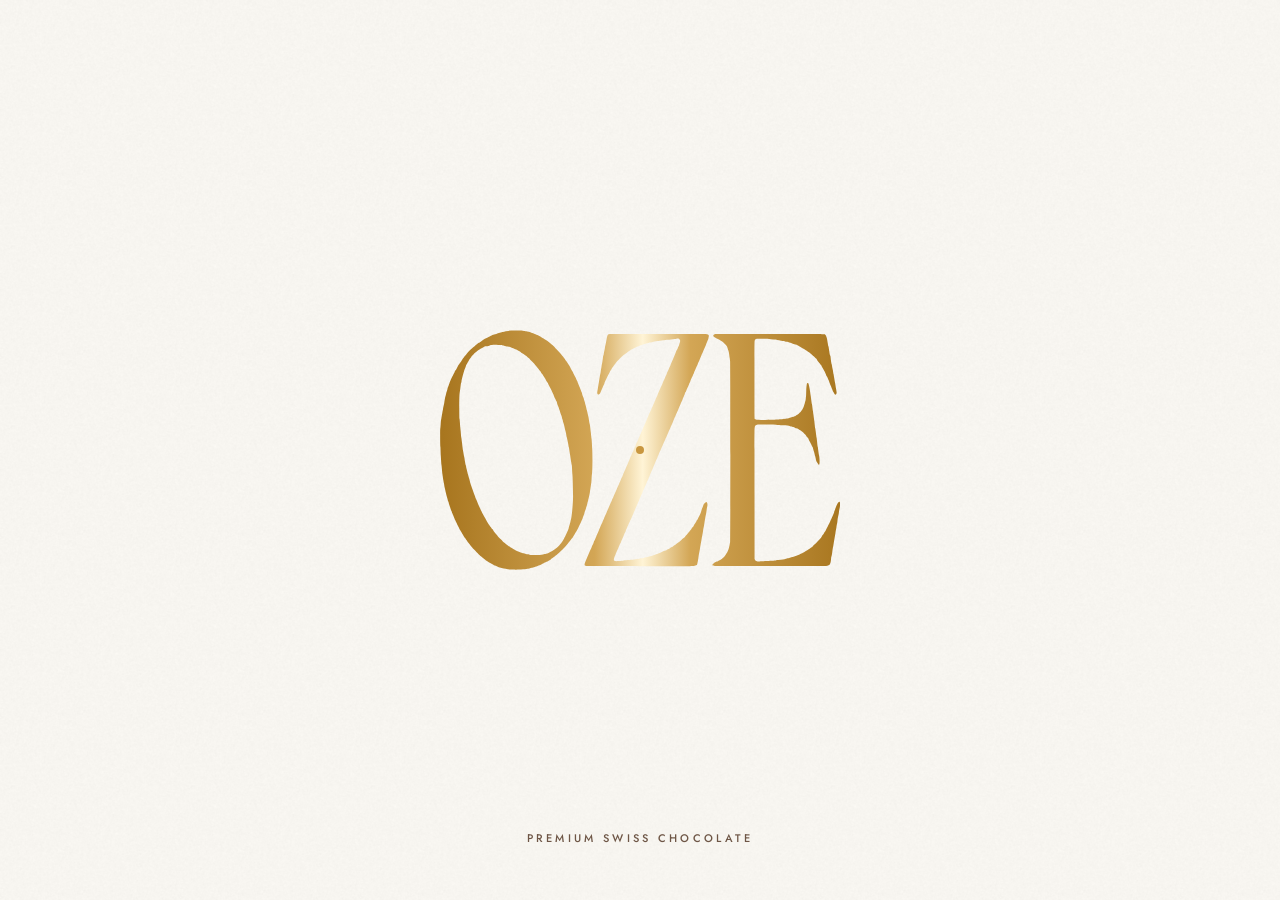
==== index.html @ 5fb77866 "Launch OZE website: English home, Arabic /ar/ page, SEO files Adds robots.txt, sitemap.xml with href" ====
<!doctype html>
<html lang="en">
<head>
<meta charset="utf-8">
<meta name="viewport" content="width=device-width,initial-scale=1,viewport-fit=cover">
<title>OZE — Premium Swiss Chocolate · Riyadh</title>
<meta name="description" content="OZE — premium Swiss chocolate in Riyadh. Signature pieces, gift boxes and chocolate for weddings, engagements and every occasion. King Abdullah Rd, Al Mohammadiyyah.">
<meta name="theme-color" content="#FFFDF8">
<meta name="robots" content="index,follow,max-image-preview:large">
<link rel="canonical" href="https://oze-chocolate.vercel.app/">
<link rel="alternate" hreflang="en" href="https://oze-chocolate.vercel.app/">
<link rel="alternate" hreflang="ar" href="https://oze-chocolate.vercel.app/ar/">
<link rel="alternate" hreflang="x-default" href="https://oze-chocolate.vercel.app/">
<meta property="og:type" content="website">
<meta property="og:site_name" content="OZE">
<meta property="og:url" content="https://oze-chocolate.vercel.app/">
<meta property="og:title" content="OZE — Premium Swiss Chocolate · Riyadh">
<meta property="og:description" content="Premium Swiss chocolate in Riyadh. Signature pieces, gift boxes and chocolate for weddings and engagements. Working hours 1:00 PM – 11:00 PM, Friday 3:00 PM – 11:00 PM.">
<meta property="og:image" content="https://oze-chocolate.vercel.app/assets/img/pour-poster-d.jpg">
<meta property="og:image:alt" content="OZE premium Swiss chocolate being poured">
<meta property="og:locale" content="en_US">
<meta property="og:locale:alternate" content="ar_SA">
<meta name="twitter:card" content="summary_large_image">
<meta name="twitter:title" content="OZE — Premium Swiss Chocolate · Riyadh">
<meta name="twitter:description" content="Premium Swiss chocolate in Riyadh for gifts, weddings and every occasion.">
<meta name="twitter:image" content="https://oze-chocolate.vercel.app/assets/img/pour-poster-d.jpg">
<link rel="icon" href="assets/img/logo.svg" type="image/svg+xml">
<link rel="preload" href="assets/fonts/abril.woff2" as="font" type="font/woff2" crossorigin>
<link rel="preload" href="assets/fonts/jost.woff2" as="font" type="font/woff2" crossorigin>
<link rel="stylesheet" href="assets/styles.css">
<script type="application/ld+json">
{"@context":"https://schema.org","@graph":[
{"@type":"WebSite","@id":"https://oze-chocolate.vercel.app/#website","url":"https://oze-chocolate.vercel.app/","name":"OZE","alternateName":["أوز"],"inLanguage":["en","ar"],"publisher":{"@id":"https://oze-chocolate.vercel.app/#shop"}},
{"@type":"ChocolateShop","@id":"https://oze-chocolate.vercel.app/#shop","name":"OZE","alternateName":["أوز"],"url":"https://oze-chocolate.vercel.app/","logo":"https://oze-chocolate.vercel.app/assets/img/logo.svg","image":"https://oze-chocolate.vercel.app/assets/img/pour-poster-d.jpg","description":"OZE is a premium Swiss chocolate shop in Riyadh. Handcrafted signature pieces, gift boxes, and chocolate for weddings, engagements, gatherings and gifts. Also known as أوز: شوكولاتة سويسرية فاخرة في الرياض.","telephone":"+966551004442","sameAs":["https://www.instagram.com/ozeksa"],"hasMap":"https://maps.app.goo.gl/UGUijWdSoDEHStFbA","geo":{"@type":"GeoCoordinates","latitude":24.7232009,"longitude":46.6520852},"address":{"@type":"PostalAddress","streetAddress":"King Abdullah Rd, Al Mohammadiyyah","addressLocality":"Riyadh","addressRegion":"Riyadh Province","addressCountry":"SA"},"areaServed":{"@type":"City","name":"Riyadh"},"contactPoint":{"@type":"ContactPoint","telephone":"+966551004442","contactType":"sales","areaServed":"SA","availableLanguage":["English","Arabic"]},"knowsLanguage":["English","Arabic"],"openingHoursSpecification":[{"@type":"OpeningHoursSpecification","dayOfWeek":["Saturday","Sunday","Monday","Tuesday","Wednesday","Thursday"],"opens":"13:00","closes":"23:00"},{"@type":"OpeningHoursSpecification","dayOfWeek":"Friday","opens":"15:00","closes":"23:00"}],"hasOfferCatalog":{"@type":"OfferCatalog","name":"OZE chocolates","itemListElement":[{"@type":"Offer","itemOffered":{"@type":"Product","name":"The OZE Seal","description":"Smooth milk chocolate with the red OZE seal on top."}},{"@type":"Offer","itemOffered":{"@type":"Product","name":"The Gilded Dome","description":"Chocolate dome covered in glossy ganache and finished with gold leaf."}},{"@type":"Offer","itemOffered":{"@type":"Product","name":"Cocoa Praline","description":"Hazelnut and caramel centre, dusted with gold and rolled in pure cocoa."}},{"@type":"Offer","itemOffered":{"@type":"Product","name":"Pistachio Kunafa","description":"Golden kunafa cups filled with pistachio cream, served beside white chocolate rose bites."}},{"@type":"Offer","itemOffered":{"@type":"Product","name":"Rose Kunafa","description":"Crisp kunafa wrapped around soft chocolate and finished with a touch of rose."}},{"@type":"Offer","itemOffered":{"@type":"Product","name":"The Crown","description":"Tall centrepiece of caramel shards and dark chocolate, made for the middle of the table."}}]}}
]}
</script>
</head>
<body>

<svg width="0" height="0" style="position:absolute" aria-hidden="true">
  <defs>
    <linearGradient id="ozeGold" x1="0" y1="1" x2="1" y2="0"><stop offset="0" stop-color="#A8761F"/><stop offset=".5" stop-color="#D3A655"/><stop offset="1" stop-color="#ECC987"/></linearGradient>
    <linearGradient id="ozeShine" gradientUnits="userSpaceOnUse" x1="-700" y1="0" x2="0" y2="0"><stop offset="0" stop-color="#A8761F"/><stop offset=".38" stop-color="#D3A655"/><stop offset=".5" stop-color="#FFF4D6"/><stop offset=".62" stop-color="#D3A655"/><stop offset="1" stop-color="#A8761F"/></linearGradient>
    <linearGradient id="ribbonGrad" x1="0" y1="0" x2="1" y2="1"><stop offset="0" stop-color="#F7E2B0"/><stop offset=".45" stop-color="#D3A655"/><stop offset="1" stop-color="#9C6B1C"/></linearGradient>
    <linearGradient id="ribbonDark" x1="0" y1="0" x2="0" y2="1"><stop offset="0" stop-color="#B8862F"/><stop offset="1" stop-color="#7A5214"/></linearGradient>
    <radialGradient id="wax" cx=".38" cy=".32" r=".8"><stop offset="0" stop-color="#FF5A5E"/><stop offset=".35" stop-color="#E3262F"/><stop offset=".8" stop-color="#A9111A"/><stop offset="1" stop-color="#7A0A10"/></radialGradient>
    <symbol id="oze-logo"></symbol>
  </defs>
</svg>

<!-- intro -->
<div class="intro" aria-hidden="true">
  <div class="intro__half intro__half--a"><svg class="intro__mark"></svg></div>
  <div class="intro__half intro__half--b"><svg class="intro__mark"></svg></div>
  <span class="intro__seam"></span>
  <div class="intro__meta label">Premium Swiss Chocolate</div>
</div>

<!-- header -->
<header class="header">
  <nav class="header__nav label" aria-label="Sections">
    <a href="#signatures" data-go="2">Signatures</a>
    <a href="#occasions" data-go="3">Occasions</a>
    <a href="#bespoke" data-go="4">Bespoke</a>
    <a href="#contact" data-go="5">Contact</a>
  </nav>
  <a href="#home" class="header__logo" data-go="0" aria-label="OZE, back to start"><svg viewBox="0 0 701 419.2"><use href="#oze-logo" fill="url(#ozeGold)"/></svg></a>
  <div class="header__right">
    <a class="tlink lang" href="ar/" lang="ar" hreflang="ar">العربية</a>
    <a class="tlink" href="https://wa.me/966551004442" target="_blank" rel="noopener">Order on WhatsApp <span class="ln"></span></a>
    <button class="menu-btn" aria-label="Open menu" data-menu-open><i></i></button>
  </div>
</header>

<nav class="dots" aria-label="Go to section">
  <button data-go="0"><span>Welcome</span><i></i></button>
  <button data-go="1"><span>Sealed by hand</span><i></i></button>
  <button data-go="2"><span>Signatures</span><i></i></button>
  <button data-go="3"><span>Occasions</span><i></i></button>
  <button data-go="4"><span>Bespoke</span><i></i></button>
  <button data-go="5"><span>Contact</span><i></i></button>
</nav>

<div class="scroll-hint label" aria-hidden="true"><i></i>Scroll</div>

<div class="menu paper" aria-hidden="true">
  <button class="menu__close" aria-label="Close menu" data-menu-close></button>
  <button class="m" data-go="0"><small>01</small>Welcome</button>
  <button class="m" data-go="2"><small>02</small>Signatures</button>
  <button class="m" data-go="3"><small>03</small>Occasions</button>
  <button class="m" data-go="4"><small>04</small>Bespoke</button>
  <button class="m" data-go="5"><small>05</small>Contact</button>
</div>

<main class="stage">

  <!-- 1 · welcome -->
  <section class="scene s-hero is-on" id="home" data-theme="dark" aria-label="Welcome">
    <div class="media"><video muted playsinline preload="auto" aria-hidden="true"></video></div>
    <div class="shade"></div>
    <div class="hero__body">
      <h1 class="d hero__title">
        <span class="mask"><span>Premium</span></span>
        <span class="mask"><span class="gold">Swiss</span></span>
        <span class="mask"><span>Chocolate</span></span>
      </h1>
      <div class="hero__side">
        <p>Handcrafted chocolate for gifts, weddings and every occasion, in the heart of Riyadh.</p>
        <p class="hours-line">Working hours <b>1:00 PM – 11:00 PM</b><br>Friday <b>3:00 PM – 11:00 PM</b></p>
        <div class="acts">
          <a class="btn btn--gold" href="https://wa.me/966551004442" target="_blank" rel="noopener"><span class="roll"><span>Order now</span><span>Order now</span></span><span class="ln"></span></a>
          <button class="tlink" data-go="2">Our chocolates</button>
        </div>
      </div>
    </div>
  </section>

  <!-- 2 · sealed by hand -->
  <section class="scene s-seal" data-theme="dark" aria-label="Sealed by hand">
    <div class="media"><video muted playsinline loop preload="none" aria-hidden="true"></video></div>
    <div class="shade"></div>
    <div class="seal-wrap">
      <div class="seal" aria-hidden="true">
        <span class="ripple"></span>
        <svg viewBox="0 0 240 240">
          <path d="M225.7,120.0 219.8,131.2 220.4,142.9 214.2,152.9 210.1,163.4 205.2,173.5 196.5,181.0 190.8,190.8 182.9,198.9 177.5,211.5 162.2,207.5 152.6,213.1 141.6,214.7 131.4,221.5 120.0,221.4 109.2,216.2 97.0,220.8 85.9,217.5 73.5,216.5 66.4,205.4 59.1,196.3 51.7,188.3 41.7,182.5 37.9,171.6 31.9,162.4 27.3,152.4 25.7,141.5 14.9,131.8 20.4,120.0 18.2,108.5 22.4,97.7 24.7,86.6 29.9,76.6 34.4,66.2 42.1,57.8 50.4,50.4 51.7,34.4 65.0,32.4 75.6,27.8 86.5,24.2 98.0,23.8 109.0,22.5 120.0,21.5 130.9,23.6 142.7,20.7 154.8,20.6 164.4,27.7 172.8,36.0 184.3,39.3 192.4,47.6 195.4,59.8 203.0,67.9 212.7,75.4 214.2,87.0 226.6,95.7 218.7,108.9Z" fill="#5E070C" transform="translate(2 5)" opacity=".55"/>
          <path d="M225.7,120.0 219.8,131.2 220.4,142.9 214.2,152.9 210.1,163.4 205.2,173.5 196.5,181.0 190.8,190.8 182.9,198.9 177.5,211.5 162.2,207.5 152.6,213.1 141.6,214.7 131.4,221.5 120.0,221.4 109.2,216.2 97.0,220.8 85.9,217.5 73.5,216.5 66.4,205.4 59.1,196.3 51.7,188.3 41.7,182.5 37.9,171.6 31.9,162.4 27.3,152.4 25.7,141.5 14.9,131.8 20.4,120.0 18.2,108.5 22.4,97.7 24.7,86.6 29.9,76.6 34.4,66.2 42.1,57.8 50.4,50.4 51.7,34.4 65.0,32.4 75.6,27.8 86.5,24.2 98.0,23.8 109.0,22.5 120.0,21.5 130.9,23.6 142.7,20.7 154.8,20.6 164.4,27.7 172.8,36.0 184.3,39.3 192.4,47.6 195.4,59.8 203.0,67.9 212.7,75.4 214.2,87.0 226.6,95.7 218.7,108.9Z" fill="url(#wax)"/>
          <circle cx="120" cy="120" r="78" fill="none" stroke="#8E0D14" stroke-width="3" opacity=".7"/>
          <circle cx="120" cy="121.5" r="78" fill="none" stroke="#FF8A8D" stroke-width="1.2" opacity=".35"/>
          <svg x="62" y="86.5" width="116" height="69.4" viewBox="0 0 701 419.2"><use href="#oze-logo" fill="#FF9A9C" opacity=".45" transform="translate(-6 -8)"/></svg>
          <svg x="62" y="86.5" width="116" height="69.4" viewBox="0 0 701 419.2"><use href="#oze-logo" fill="#6E0910" opacity=".8" transform="translate(6 10)"/></svg>
          <svg x="62" y="86.5" width="116" height="69.4" viewBox="0 0 701 419.2"><use href="#oze-logo" fill="#C81C25"/></svg>
          <ellipse cx="88" cy="62" rx="40" ry="13" fill="#FFFFFF" opacity=".16" transform="rotate(-28 88 62)"/>
        </svg>
      </div>
      <div class="seal-copy">
        <h2 class="d">Sealed by <span class="gold">hand.</span></h2>
        <p>Every piece is finished by hand and sealed with care, ready to be shared or given.</p>
      </div>
    </div>
  </section>

  <!-- 3 · signatures -->
  <section class="scene s-sig paper" id="signatures" data-theme="light" aria-label="Signatures">
    <div class="inner">
      <div class="sig__text">
        <div class="sig__head"><h2 class="d" style="font-size:clamp(24px,2.2vw,36px)">Our signatures</h2><div class="sig__count"><b data-sig-n>01</b> <span>/ 06</span></div></div>
        <div class="sig__names">
          <h3 class="d sig__name">The OZE Seal</h3>
          <h3 class="d sig__name">The Gilded Dome</h3>
          <h3 class="d sig__name">Cocoa Praline</h3>
          <h3 class="d sig__name">Pistachio Kunafa</h3>
          <h3 class="d sig__name">Rose Kunafa</h3>
          <h3 class="d sig__name">The Crown</h3>
        </div>
        <div class="sig__descs">
          <p class="sig__desc">Smooth milk chocolate with our red seal on top. The piece our guests know us by.</p>
          <p class="sig__desc">A chocolate dome covered in glossy ganache and finished with a leaf of gold.</p>
          <p class="sig__desc">A hazelnut and caramel centre, dusted with gold and rolled in pure cocoa.</p>
          <p class="sig__desc">Golden kunafa cups filled with pistachio cream, served beside white chocolate rose bites.</p>
          <p class="sig__desc">Crisp kunafa wrapped around soft chocolate and finished with a touch of rose.</p>
          <p class="sig__desc">A tall centrepiece of caramel shards and dark chocolate, made for the middle of the table.</p>
        </div>
        <div class="sig__thumbs" role="tablist" aria-label="Choose a piece"><button class="th" data-sig="0" aria-label="The OZE Seal"><img src="assets/img/seal-m.webp" alt="" decoding="async"></button><button class="th" data-sig="1" aria-label="The Gilded Dome"><img src="assets/img/dome-m.webp" alt="" decoding="async"></button><button class="th" data-sig="2" aria-label="Cocoa Praline"><img src="assets/img/praline-m.webp" alt="" decoding="async"></button><button class="th" data-sig="3" aria-label="Pistachio Kunafa"><img src="assets/img/kunafa-m.webp" alt="" decoding="async"></button><button class="th" data-sig="4" aria-label="Rose Kunafa"><img src="assets/img/pedestal-m.webp" alt="" decoding="async"></button><button class="th" data-sig="5" aria-label="The Crown"><img src="assets/img/crown-m.webp" alt="" decoding="async"></button></div>
        <div><a class="tlink" href="https://www.instagram.com/ozeksa" target="_blank" rel="noopener">See more on Instagram <span class="ln"></span></a></div>
      </div>
      <div class="sig__frame">
        <span class="sig__num" data-sig-n2>01</span>
        <figure><img src="assets/img/seal-m.webp" srcset="assets/img/seal-m.webp 1080w, assets/img/seal.webp 1392w" sizes="(max-width:900px) 100vw, 45vw" alt="OZE chocolates with red seals" decoding="async"></figure>
        <figure><img src="assets/img/dome-m.webp" srcset="assets/img/dome-m.webp 1080w, assets/img/dome.webp 1848w" sizes="(max-width:900px) 100vw, 45vw" alt="A chocolate dome covered in ganache with gold leaf" decoding="async"></figure>
        <figure><img src="assets/img/praline-m.webp" srcset="assets/img/praline-m.webp 1080w, assets/img/praline.webp 1828w" sizes="(max-width:900px) 100vw, 45vw" alt="A praline cut in half, resting in cocoa" decoding="async"></figure>
        <figure><img src="assets/img/kunafa-m.webp" srcset="assets/img/kunafa-m.webp 1080w, assets/img/kunafa.webp 1904w" sizes="(max-width:900px) 100vw, 45vw" alt="A platter of pistachio kunafa and rose bites" decoding="async"></figure>
        <figure><img src="assets/img/pedestal-m.webp" srcset="assets/img/pedestal-m.webp 1080w, assets/img/pedestal.webp 1764w" sizes="(max-width:900px) 100vw, 45vw" alt="Rose kunafa rounds on a glass stand" decoding="async"></figure>
        <figure><img src="assets/img/crown-m.webp" srcset="assets/img/crown-m.webp 1080w, assets/img/crown.webp 1908w" sizes="(max-width:900px) 100vw, 45vw" alt="A centrepiece of caramel shards and chocolate" decoding="async"></figure>
      </div>
    </div>
  </section>

  <!-- 4 · the box → occasions -->
  <section class="scene s-box paper" id="occasions" data-theme="light" aria-label="Occasions">
    <div class="box-copy">
      <h2 class="d">Open <span class="gold">the box.</span></h2>
      <p class="lead" style="text-align:center">Scroll to see the occasions we prepare for.</p>
    </div>
    <div class="gift" aria-hidden="true">
      <div class="gift__shadow"></div>
      <div class="gift__base"><div class="ribbon ribbon--h"></div><div class="ribbon ribbon--v"></div></div>
      <div class="gift__inside"></div>
      <div class="gift__lid"><div class="ribbon ribbon--v"></div></div>
      <svg class="bow" viewBox="0 0 200 130">
        <path class="tail" d="M94 72 L66 126 L78 119 L86 129 L104 76 Z" fill="url(#ribbonDark)"/>
        <path class="tail" d="M106 72 L134 126 L122 119 L114 129 L96 76 Z" fill="url(#ribbonDark)"/>
        <g class="loop loop--l"><path d="M100 66 C76 18 18 16 20 56 C22 94 74 90 100 72 Z" fill="url(#ribbonGrad)"/><path d="M100 68 C80 44 44 42 40 58 C46 70 76 74 100 70 Z" fill="#7A5214" opacity=".45"/></g>
        <g class="loop loop--r"><path d="M100 66 C124 18 182 16 180 56 C178 94 126 90 100 72 Z" fill="url(#ribbonGrad)"/><path d="M100 68 C120 44 156 42 160 58 C154 70 124 74 100 70 Z" fill="#7A5214" opacity=".45"/></g>
        <rect class="knot" x="86" y="56" width="28" height="24" rx="8" fill="url(#ribbonGrad)"/>
      </svg>
      <svg class="tag" viewBox="0 0 100 112">
        <path d="M30 0 L40 22" stroke="#8A6420" stroke-width="1.6" fill="none"/>
        <path d="M50 16c11 0 19 7 20 17 10 1 17 9 17 20s-7 19-17 20c-1 10-9 17-20 17s-19-7-20-17c-10-1-17-9-17-20s7-19 17-20c1-10 9-17 20-17Z" fill="#4A2A1A"/>
        <svg x="27" y="40" width="46" height="27.5" viewBox="0 0 701 419.2"><use href="#oze-logo" fill="url(#ozeGold)"/></svg>
      </svg>
    </div>
    <div class="occ">
      <div class="occ__img"><img src="assets/img/wedding-m.webp" srcset="assets/img/wedding-m.webp 1080w, assets/img/wedding.webp 1860w" sizes="100vw" alt="OZE chocolates on a wedding table with flowers" style="object-position:50% 66%" decoding="async"></div>
      <div class="occ__img"><img src="assets/img/domes-m.webp" srcset="assets/img/domes-m.webp 1080w, assets/img/domes.webp 1892w" sizes="100vw" alt="White dome desserts personalised with an initial" style="object-position:50% 52%" decoding="async"></div>
      <div class="occ__img"><img src="assets/img/service-m.webp" srcset="assets/img/service-m.webp 1080w, assets/img/service.webp 1872w" sizes="100vw" alt="A chocolate tray served by staff in white gloves" style="object-position:50% 64%" decoding="async"></div>
      <div class="occ__img"><img src="assets/img/box-m.webp" srcset="assets/img/box-m.webp 1080w, assets/img/box.webp 1848w" sizes="100vw" alt="OZE gift boxes filled with chocolates" style="object-position:50% 64%" decoding="async"></div>
      <div class="occ__veil"></div>
      <div class="occ__text">
        <div class="occ__names">
          <div class="occ__name"><h3 class="d">Weddings</h3></div>
          <div class="occ__name"><h3 class="d">Engagements</h3></div>
          <div class="occ__name"><h3 class="d">Gatherings</h3></div>
          <div class="occ__name"><h3 class="d">Gifts</h3></div>
        </div>
        <div class="occ__side">
          <div class="occ__descs">
            <p>Chocolate trays and table centrepieces designed to match the colours of your wedding.</p>
            <p>Small pieces with your initials on them, for an engagement your guests will remember.</p>
            <p>Our team serves the chocolate to your guests at receptions, majlis and family gatherings.</p>
            <p>Gift boxes in every size, wrapped and ready to give.</p>
          </div>
          <div class="occ__count label"><b data-occ-n>01</b><span class="bar"><i></i></span>04</div>
        </div>
      </div>
    </div>
  </section>

  <!-- 5 · bespoke -->
  <section class="scene s-bespoke" id="bespoke" data-theme="light" aria-label="Bespoke">
    <div class="blinds" aria-hidden="true"><i></i><i></i><i></i><i></i><i></i><i></i></div>
    <div class="inner">
      <div class="bes__head">
        <h2 class="d">Made for<br><span class="gold">your occasion.</span></h2>
        <p>Tell us about your event and we will prepare everything for you, down to the last piece.</p>
      </div>
      <div class="steps">
        <article class="step"><div class="step__n">01</div><h3 class="d">Tell us the occasion</h3><p>A wedding, an engagement, a company event or a simple gift.</p></article>
        <article class="step"><div class="step__n">02</div><h3 class="d">Choose how to serve it</h3><p>Chocolate trays, gift boxes or a full table set up for your guests.</p></article>
        <article class="step"><div class="step__n">03</div><h3 class="d">Make it personal</h3><p>We add your names, initials or company logo to the chocolate.</p></article>
      </div>
      <div class="bes__cta"><button class="btn btn--gold" data-go="5"><span class="roll"><span>Plan your occasion</span><span>Plan your occasion</span></span><span class="ln"></span></button></div>
    </div>
  </section>

  <!-- 6 · contact -->
  <section class="scene s-contact paper" id="contact" data-theme="light" aria-label="Contact">
    <div class="inner">
      <div class="c-center">
        <svg class="c-logo" viewBox="0 0 701 419.2" role="img" aria-label="OZE"><use href="#oze-logo" fill="url(#ozeGold)"/></svg>
        <p class="tagline">Premium Swiss Chocolate</p>
        <div class="hours"><div><b>Working hours</b> &nbsp;1:00 PM – 11:00 PM</div><div><b>Friday</b> &nbsp;3:00 PM – 11:00 PM</div></div>
        <div class="c-status"><i class="dot" data-dot></i><span data-status>Open now</span></div>
      </div>

      <div class="tabs" role="tablist">
        <button class="on" data-tab="0" role="tab">Request</button>
        <button data-tab="1" role="tab">Contact</button>
        <button data-tab="2" role="tab">Map</button>
      </div>

      <div class="pane pane--form on" data-pane="0">
        <h3 class="d col-title">Plan your occasion</h3>
        <p class="ask">Leave your details and we will call you back.</p>
        <form class="form" novalidate>
          <div class="form__fields">
            <div class="row2">
              <div class="field"><input id="f-name" name="name" type="text" placeholder=" " autocomplete="name" required><label for="f-name">Your name</label></div>
              <div class="field"><input id="f-phone" name="phone" type="tel" placeholder=" " autocomplete="tel" required><label for="f-phone">Phone number</label></div>
            </div>
            <div class="chips" role="radiogroup" aria-label="Occasion">
              <input type="radio" name="occasion" id="o1" value="Wedding" checked><label for="o1">Wedding</label>
              <input type="radio" name="occasion" id="o2" value="Engagement"><label for="o2">Engagement</label>
              <input type="radio" name="occasion" id="o3" value="Company event"><label for="o3">Company event</label>
              <input type="radio" name="occasion" id="o4" value="Gift"><label for="o4">Gift</label>
            </div>
            <div class="row2">
              <div class="field"><input id="f-date" name="date" type="text" placeholder=" " onfocus="this.type='date'"><label for="f-date">Event date</label></div>
              <div class="field"><input id="f-guests" name="guests" type="number" min="1" inputmode="numeric" placeholder=" "><label for="f-guests">Number of guests</label></div>
            </div>
            <div class="field"><textarea id="f-msg" name="message" rows="2" placeholder=" "></textarea><label for="f-msg">Anything else we should know?</label></div>
            <div><button class="btn btn--gold" type="submit"><span class="roll"><span>Send request</span><span>Send request</span></span><span class="ln"></span></button></div>
            <p class="note" data-note></p>
          </div>
          <div class="form__done" role="status"><h4 class="d">Thank you.</h4><p class="note">We received your request and will call you soon.</p></div>
        </form>
      </div>

      <div class="pane pane--links" data-pane="1">
        <h3 class="d col-title">Visit us</h3>
        <div class="links">
          <a class="link" href="https://wa.me/966551004442" target="_blank" rel="noopener">
            <span class="ico"><svg viewBox="0 0 24 24"><path class="draw" style="--len:60" d="M12 3.2a8.8 8.8 0 0 0-7.6 13.2L3.3 20.7l4.4-1.1A8.8 8.8 0 1 0 12 3.2Z"/><path class="draw" style="--len:40" d="M9.3 8.6c.2-.5.5-.6.8-.6h.4c.2 0 .4.1.5.4l.7 1.6c.1.3 0 .5-.1.6l-.5.6c-.1.2-.2.4 0 .6a7 7 0 0 0 3.2 3c.2.1.4 0 .5-.1l.6-.7c.2-.2.4-.2.6-.1l1.6.7c.3.1.4.3.4.5v.4c0 .4-.2.8-.6 1.1-.6.4-1.4.5-2.4.2a9.3 9.3 0 0 1-5.6-5.4c-.3-.9-.2-1.7.1-2.2Z"/></svg></span>
            <span><span class="lab">WhatsApp</span><span class="val">Message us</span></span><span class="ln"></span>
          </a>
          <a class="link" href="tel:+966551004442">
            <span class="ico"><svg viewBox="0 0 24 24"><path class="draw" style="--len:64" d="M6.6 3.6h2.5l1.4 3.9-1.9 1.3a10.4 10.4 0 0 0 6.6 6.6l1.3-1.9 3.9 1.4v2.5a2 2 0 0 1-2.2 2A16.4 16.4 0 0 1 4.6 5.8a2 2 0 0 1 2-2.2Z"/></svg></span>
            <span><span class="lab">Call</span><span class="val">+966 55 100 4442</span></span><span class="ln"></span>
          </a>
          <a class="link" href="https://www.instagram.com/ozeksa" target="_blank" rel="noopener">
            <span class="ico"><svg viewBox="0 0 24 24"><rect class="draw" style="--len:70" x="3.6" y="3.6" width="16.8" height="16.8" rx="5"/><circle class="draw" style="--len:26" cx="12" cy="12" r="4"/><circle class="f" cx="17.1" cy="6.9" r=".95"/></svg></span>
            <span><span class="lab">Instagram</span><span class="val">@ozeksa</span></span><span class="ln"></span>
          </a>
        </div>
        <div class="dlv">
          <h4 class="d dlv__title">Delivery apps</h4>
          <div class="dlv__tiles">
            <div class="dlv__tile" role="img" aria-label="The Chefz"><span class="dlv__logo dlv__logo--chefz">The Chefz</span></div>
            <div class="dlv__tile" role="img" aria-label="Jahez"><span class="dlv__logo dlv__logo--jahez">jahez</span></div>
          </div>
        </div>
      </div>

      <div class="pane pane--map" data-pane="2">
        <div class="map" data-lat="24.7232009" data-lng="46.6520852">
          <div class="map__art" aria-hidden="true">
            <svg viewBox="0 0 400 225" preserveAspectRatio="xMidYMid slice">
              <g fill="none" stroke-linecap="round">
                <path d="M40 -10 L60 240M200 -10 L214 240M360 -10 L340 240M-10 100 L420 85M-10 30 L420 5" stroke="#C9973F" stroke-opacity=".18"/>
                <path d="M120 -10 L150 240M300 -10 L268 240" stroke="#C9973F" stroke-opacity=".35" stroke-width="3"/>
                <path d="M-10 150 C80 140 160 120 232 104 S360 70 420 60" stroke="#C9973F" stroke-width="8" stroke-opacity=".5"/>
                <path d="M-10 150 C80 140 160 120 232 104 S360 70 420 60" stroke="#FFFDF8" stroke-width="3"/>
              </g>
              <text x="44" y="140" fill="#A8761F" font-size="7" letter-spacing="2.4" font-family="Jost, sans-serif" transform="rotate(-6 44 140)">KING ABDULLAH RD</text>
              <g transform="translate(232 70)"><path d="M0 34s-12-10.8-12-21.4a12 12 0 0 1 24 0C12 23.2 0 34 0 34Z" fill="url(#ozeGold)"/><circle cy="12.6" r="4.6" fill="#FFFDF8"/></g>
            </svg>
          </div>
          <div class="map__gl" aria-label="Map showing the OZE boutique on King Abdullah Road"></div>
          <div class="map__card"><span><b>OZE Boutique</b><small>King Abdullah Rd, Al Mohammadiyyah</small></span><a href="https://www.google.com/maps/dir/?api=1&amp;destination=24.7232009,46.6520852" target="_blank" rel="noopener">Directions</a></div>
        </div>
      </div>
    </div>
    <div class="c-foot"><span>© <span data-year>2026</span> OZE · Riyadh</span><span>King Abdullah Rd, Al Mohammadiyyah</span><span>Website by Eng. Osama Sharaf</span></div>
  </section>
</main>

<div class="veil" aria-hidden="true"></div>
<div class="cursor" aria-hidden="true"></div>

<script src="assets/logo.js"></script>
<script src="assets/vendor/gsap.min.js"></script>
<script src="assets/app.js"></script>
</body>
</html>
---- assets/styles.css ----
/* =========================================================================
   OZE — Premium Swiss Chocolate
   One fixed stage. Every scroll gesture changes the scene in place.
   Palette: paper white · leaf gold · seal red · chocolate ink
   ========================================================================= */
@font-face{font-family:"OZE Display";src:url(fonts/abril.woff2) format("woff2");font-weight:400;font-display:swap}
@font-face{font-family:"OZE Sans";src:url(fonts/jost.woff2) format("woff2");font-weight:100 900;font-display:swap}

:root{
  --white:#FFFDF8;
  --gold:#C9973F;
  --red:#E3262F;
  --ink:#2B1A10;
  --white-2:#F5EEE2;
  --gold-dark:#A8761F;
  --gold-light:#ECC987;
  --ink-2:#6E5646;
  --line:rgba(43,26,16,.14);
  --gold-grad:linear-gradient(112deg,#B07F2B 0%,#D6AA59 30%,#F3DCA4 50%,#D6AA59 70%,#B07F2B 100%);
  --display:"OZE Display","Abril Fatface",Didot,"Bodoni 72",Georgia,serif;
  --sans:"OZE Sans","Jost",ui-sans-serif,system-ui,sans-serif;
  --gx:max(20px,env(safe-area-inset-left,0px),4.2vw);
  --header:clamp(62px,9vh,88px);
  --ease:cubic-bezier(.22,1,.36,1);
  color-scheme:light;
}
*,*::before,*::after{box-sizing:border-box;margin:0;padding:0}
html,body{height:100%;overflow:hidden;overscroll-behavior:none}
body{font-family:var(--sans);color:var(--ink);background:var(--white);-webkit-font-smoothing:antialiased;-moz-osx-font-smoothing:grayscale;touch-action:none}
img,video,canvas,svg{display:block;max-width:100%}
a{color:inherit;text-decoration:none}
button{font:inherit;color:inherit;background:none;border:0;cursor:pointer}
input,textarea{touch-action:auto}
::selection{background:var(--gold);color:var(--white)}
:focus-visible{outline:1px solid var(--gold);outline-offset:4px}

/* ---------- type ---------- */
.d{font-family:var(--display);font-weight:400;line-height:.9;letter-spacing:-.01em}
.label{font-size:11px;font-weight:500;letter-spacing:.3em;text-transform:uppercase}
.kicker{display:inline-flex;align-items:center;gap:12px;font-size:11px;font-weight:600;letter-spacing:.32em;text-transform:uppercase;color:var(--red)}
.kicker::before{content:"";width:22px;height:1px;background:currentColor}
.gold{background:var(--gold-grad);background-size:220% 100%;background-position:100% 0;-webkit-background-clip:text;background-clip:text;color:transparent}
.red{color:var(--red)}
.mask{display:block;overflow:hidden;padding-bottom:.1em;margin-bottom:-.1em}
.mask>span{display:inline-block;will-change:transform}
.ch{display:inline-block;will-change:transform}

/* ---------- buttons: square, quiet, precise ---------- */
.btn{
  position:relative;display:inline-flex;align-items:center;justify-content:center;gap:18px;height:54px;padding:0 30px;
  font-size:11px;font-weight:600;letter-spacing:.32em;text-transform:uppercase;white-space:nowrap;overflow:hidden;isolation:isolate;
}
.btn .roll{position:relative;display:block;overflow:hidden;height:1.3em;line-height:1.3em}
.btn .roll span{display:block;transition:transform .7s var(--ease)}
.btn .roll span+span{position:absolute;left:0;top:100%}
.btn:hover .roll span{transform:translateY(-100%)}
.btn .ln{position:relative;width:22px;height:1px;background:currentColor;transition:width .7s var(--ease)}
.btn .ln::after{content:"";position:absolute;right:0;top:-3px;width:7px;height:7px;border-top:1px solid currentColor;border-right:1px solid currentColor;transform:rotate(45deg);transform-origin:100% 0}
.btn:hover .ln{width:36px}
.btn--gold{background:var(--gold-grad);background-size:200% 100%;color:var(--ink)}
.btn--gold::after{content:"";position:absolute;inset:0;z-index:-1;background:linear-gradient(100deg,transparent 30%,rgba(255,255,255,.55) 50%,transparent 70%);transform:translateX(-110%);transition:transform 1.1s var(--ease)}
.btn--gold:hover::after{transform:translateX(110%)}
.btn--line{color:inherit;box-shadow:inset 0 0 0 1px currentColor}
.btn--line::before{content:"";position:absolute;inset:0;z-index:-1;background:var(--gold-grad);transform:scaleY(0);transform-origin:bottom;transition:transform .7s var(--ease)}
.btn--line:hover{color:var(--ink);box-shadow:inset 0 0 0 1px transparent}
.btn--line:hover::before{transform:scaleY(1)}
.tlink{display:inline-flex;align-items:center;gap:14px;height:44px;font-size:11px;font-weight:600;letter-spacing:.32em;text-transform:uppercase;position:relative}
.tlink::after{content:"";position:absolute;left:0;bottom:8px;width:100%;height:1px;background:currentColor;transform-origin:left;transform:scaleX(.0);transition:transform .7s var(--ease)}
.tlink:hover::after{transform:scaleX(1)}
.tlink .ln{position:relative;width:22px;height:1px;background:currentColor;transition:width .7s var(--ease)}
.tlink .ln::after{content:"";position:absolute;right:0;top:-3px;width:7px;height:7px;border-top:1px solid currentColor;border-right:1px solid currentColor;transform:rotate(45deg);transform-origin:100% 0}
.tlink:hover .ln{width:34px}

/* =========================================================================
   STAGE
   ========================================================================= */
.stage{position:fixed;inset:0;overflow:hidden;background:var(--white)}
.scene{position:absolute;inset:0;overflow:hidden;visibility:hidden}
.scene.is-on{visibility:visible}
.paper{background:var(--white) url(img/grain.png);background-size:180px}
.inner{position:absolute;inset:var(--header) var(--gx) clamp(26px,5vh,54px)}

/* =========================================================================
   INTRO
   ========================================================================= */
.intro{position:fixed;inset:0;z-index:100;pointer-events:none}
.intro.is-done{display:none}
.intro__half{position:absolute;overflow:hidden;background:var(--white) url(img/grain.png);background-size:180px;will-change:transform}
.intro__half--a{left:0;top:0;width:50%;height:100%}
.intro__half--b{right:0;top:0;width:50%;height:100%}
.intro__mark{position:absolute;top:50%;width:min(44vw,400px);aspect-ratio:701/419;transform:translate(-50%,-50%);overflow:visible}
.intro__half--a .intro__mark{left:100%}
.intro__half--b .intro__mark{left:0}
.intro__mark path{fill:url(#ozeShine);fill-opacity:0;stroke:var(--gold);stroke-width:1.2;vector-effect:non-scaling-stroke}
.intro__seam{position:absolute;left:50%;top:50%;width:1px;height:0;background:var(--gold-dark);transform:translate(-50%,-50%);opacity:0;z-index:2}
.intro__meta{position:absolute;left:50%;bottom:clamp(26px,6vh,54px);transform:translateX(-50%);white-space:nowrap;color:var(--ink-2);opacity:0}
@media (max-aspect-ratio:1/1){
  .intro__half--a{width:100%;height:50%}
  .intro__half--b{left:0;right:auto;top:auto;bottom:0;width:100%;height:50%}
  .intro__mark{width:min(66vw,330px)}
  .intro__half--a .intro__mark{left:50%;top:100%}
  .intro__half--b .intro__mark{left:50%;top:0}
  .intro__seam{width:0;height:1px}
}

/* =========================================================================
   HEADER · DOTS · PAGER
   ========================================================================= */
.header{position:fixed;inset:0 0 auto 0;height:var(--header);z-index:60;display:grid;grid-template-columns:minmax(0,1fr) auto minmax(0,1fr);align-items:center;padding:0 var(--gx);color:var(--white);transition:color .6s var(--ease)}
.header.is-light{color:var(--ink)}
.header__nav{display:flex;gap:clamp(18px,2.2vw,36px)}
.header__nav a{position:relative;padding:8px 0;opacity:.85;transition:opacity .4s}
.header__nav a:hover,.header__nav a.on{opacity:1}
.header__nav a::after{content:"";position:absolute;left:0;bottom:2px;width:100%;height:1px;background:var(--gold);transform:scaleX(0);transform-origin:right;transition:transform .6s var(--ease)}
.header__nav a:hover::after,.header__nav a.on::after{transform:scaleX(1);transform-origin:left}
.header__logo{display:block;width:clamp(64px,6.4vw,90px);opacity:0}
.header__right{display:flex;justify-content:flex-end;align-items:center;gap:18px}
.menu-btn{display:none;width:44px;height:44px;align-items:center;justify-content:center}
.menu-btn i{display:block;width:24px;height:1px;background:currentColor;position:relative}
.menu-btn i::after{content:"";position:absolute;right:0;top:7px;width:15px;height:1px;background:currentColor}

.dots{position:fixed;right:max(14px,env(safe-area-inset-right,0px),1.6vw);top:50%;transform:translateY(-50%);z-index:58;display:grid;gap:4px;color:var(--white);transition:color .6s var(--ease);opacity:0}
.dots.is-light{color:var(--ink)}
.dots button{position:relative;display:flex;align-items:center;justify-content:flex-end;gap:12px;height:26px;padding-left:10px}
.dots button i{display:block;width:6px;height:6px;border-radius:50%;box-shadow:inset 0 0 0 1px currentColor;transition:all .5s var(--ease)}
.dots button span{font-size:10px;font-weight:600;letter-spacing:.26em;text-transform:uppercase;opacity:0;transform:translateX(8px);transition:all .5s var(--ease);white-space:nowrap}
.dots button:hover span{opacity:.9;transform:none}
.dots button.on i{background:var(--gold);box-shadow:inset 0 0 0 1px var(--gold);transform:scale(1.5)}
.dots button.on span{opacity:1;transform:none;color:var(--gold)}

.scroll-hint{position:fixed;left:50%;bottom:max(18px,env(safe-area-inset-bottom,0px));transform:translateX(-50%);z-index:58;display:flex;flex-direction:column;align-items:center;gap:10px;color:var(--white);opacity:0;pointer-events:none}
.scroll-hint i{position:relative;width:22px;height:34px;border-radius:12px;box-shadow:inset 0 0 0 1px currentColor}
.scroll-hint i::after{content:"";position:absolute;left:50%;top:7px;width:2px;height:6px;margin-left:-1px;border-radius:2px;background:var(--gold-light);animation:wheel 1.8s var(--ease) infinite}
@keyframes wheel{0%{transform:translateY(0);opacity:1}70%{transform:translateY(11px);opacity:0}100%{opacity:0}}

@media (max-width:900px){
  .header__nav{visibility:hidden;min-width:0;overflow:hidden}
  .header__right .tlink{display:none}
  .menu-btn{display:inline-flex}
  .dots button span{display:none}
  .dots{right:6px}
  .dots button{height:22px;padding:0 6px}
}
.menu{position:fixed;inset:0;z-index:70;display:flex;flex-direction:column;justify-content:center;gap:6px;padding:var(--header) var(--gx) 40px;clip-path:inset(0 0 100% 0);transition:clip-path .9s var(--ease)}
.menu.is-open{clip-path:inset(0)}
.menu button.m{font-family:var(--display);font-size:clamp(44px,13vw,78px);line-height:1.04;display:flex;align-items:baseline;gap:14px;text-align:left}
.menu button.m small{font-family:var(--sans);font-size:11px;letter-spacing:.2em;color:var(--gold-dark)}
.menu__close{position:absolute;top:calc(var(--header)/2 - 22px);right:var(--gx);width:44px;height:44px}
.menu__close::before,.menu__close::after{content:"";position:absolute;left:10px;top:21px;width:24px;height:1px;background:var(--ink);transform:rotate(45deg)}
.menu__close::after{transform:rotate(-45deg)}

/* =========================================================================
   1 · HERO
   ========================================================================= */
.s-hero{background:#1B0F09;color:var(--white)}
.media{position:absolute;inset:0;will-change:transform,opacity}
.media video,.media img{position:absolute;inset:0;width:100%;height:100%;object-fit:cover}
.s-hero .shade{position:absolute;inset:0;background:linear-gradient(to top,rgba(20,10,5,.66) 0%,rgba(20,10,5,0) 52%),linear-gradient(to bottom,rgba(20,10,5,.35),rgba(20,10,5,0) 22%)}
.hero__body{position:absolute;left:var(--gx);right:var(--gx);bottom:clamp(70px,13vh,130px);display:grid;grid-template-columns:minmax(0,1fr) auto;align-items:end;gap:30px}
.hero__title{font-size:clamp(54px,min(10.6vw,17vh),200px);line-height:.86}
.hero__side{display:grid;gap:22px;justify-items:start;max-width:330px;padding-bottom:8px}
.hero__side p{font-size:15px;line-height:1.7;color:rgba(255,253,248,.82)}
.hero__side .acts{display:flex;align-items:center;gap:22px;flex-wrap:wrap}
@media (max-width:900px){
  .hero__body{grid-template-columns:1fr;gap:20px;bottom:clamp(84px,14vh,120px)}
  .hero__side p:not(.hours-line){display:none}
  .hero__title{font-size:clamp(50px,15.5vw,110px);text-shadow:0 6px 40px rgba(20,10,5,.55)}
  .s-hero .shade{background:linear-gradient(to top,rgba(20,10,5,.82) 0%,rgba(20,10,5,.5) 42%,rgba(20,10,5,0) 68%),linear-gradient(to bottom,rgba(20,10,5,.35),rgba(20,10,5,0) 22%)}
}
@media (max-height:560px) and (max-width:900px){.hero__title{font-size:clamp(40px,11vh,70px)}}

/* =========================================================================
   2 · SEALED BY HAND
   ========================================================================= */
.s-seal{background:#1B0F09;color:var(--white)}
.s-seal .shade{position:absolute;inset:0;background:radial-gradient(60% 60% at 50% 46%,rgba(20,10,5,.2),rgba(20,10,5,.55))}
.seal-wrap{position:absolute;inset:var(--header) var(--gx) clamp(24px,5vh,50px);display:flex;flex-direction:column;align-items:center;justify-content:center;gap:clamp(14px,3vh,30px);text-align:center}
.seal{position:relative;width:clamp(150px,min(24vw,32vh),300px);aspect-ratio:1}
.seal svg{position:absolute;inset:0;width:100%;height:100%;overflow:visible}
.seal .ripple{position:absolute;inset:-6%;border-radius:50%;box-shadow:0 0 0 1px rgba(236,201,135,.8);opacity:0}
.seal-copy{display:grid;gap:clamp(10px,2vh,18px);justify-items:center}
.seal-copy .kicker{color:var(--gold-light)}
.seal-copy h2{font-size:clamp(46px,min(7.6vw,12vh),150px)}
.seal-copy p{max-width:420px;font-size:15px;line-height:1.7;color:rgba(255,253,248,.86)}
@media (max-width:900px){.seal-copy h2{font-size:clamp(44px,13vw,80px)}.seal-copy p{font-size:14px;max-width:300px}}

/* =========================================================================
   3 · SIGNATURES
   ========================================================================= */
.s-sig .inner{display:grid;grid-template-columns:minmax(0,1fr) minmax(0,1fr);gap:clamp(24px,5vw,90px);align-items:center}
.sig__text{position:relative;display:grid;gap:clamp(14px,2.6vh,26px);align-content:center}
.sig__head{display:flex;align-items:center;justify-content:space-between;gap:20px}
.sig__count{font-family:var(--display);font-size:clamp(22px,2vw,30px);font-variant-numeric:tabular-nums}
.sig__count span{color:var(--ink-2);font-size:.6em}
.sig__names{position:relative;height:clamp(120px,min(20vw,30vh),300px)}
.sig__name{position:absolute;left:0;right:0;bottom:0;font-size:clamp(46px,min(6.6vw,11vh),128px);line-height:.92;visibility:hidden}
.sig__descs{position:relative;min-height:5.4em}
.sig__desc{position:absolute;inset:0 0 auto 0;max-width:420px;font-size:16px;line-height:1.7;color:var(--ink-2);visibility:hidden}
.sig__frame{position:relative;justify-self:center;height:min(100%,72vh);aspect-ratio:4/5;max-width:100%;overflow:hidden;background:var(--white-2)}
.sig__frame figure{position:absolute;inset:0;visibility:hidden}
.sig__frame img{position:absolute;inset:0;width:100%;height:100%;object-fit:cover;will-change:transform}
.sig__num{position:absolute;left:clamp(14px,1.6vw,24px);top:clamp(10px,1.4vw,18px);z-index:3;font-family:var(--display);font-size:clamp(46px,5vw,90px);line-height:1;color:var(--white);text-shadow:0 4px 30px rgba(0,0,0,.35);font-variant-numeric:tabular-nums}
@media (max-width:900px){
  .s-sig .inner{grid-template-columns:1fr;grid-template-rows:minmax(0,1fr) auto;gap:18px;align-items:stretch}
  .sig__frame{order:-1;height:100%;width:auto;aspect-ratio:auto;justify-self:stretch}
  .sig__head{display:none}
  .sig__names{height:clamp(56px,10vh,92px)}
  .sig__name{font-size:clamp(34px,10vw,58px)}
  .sig__descs{min-height:4.8em}
  .sig__desc{font-size:14px}
  .sig__text{gap:10px}
  .sig__text .tlink{height:36px}
}

/* =========================================================================
   4 · THE BOX → OCCASIONS
   ========================================================================= */
.box-copy{position:absolute;left:var(--gx);right:var(--gx);top:calc(var(--header) + 1vh);text-align:center;display:grid;justify-items:center;gap:12px}
.box-copy h2{font-size:clamp(46px,min(7vw,11vh),132px)}
.gift{position:absolute;left:50%;top:58%;width:clamp(220px,min(30vw,46vh),470px);aspect-ratio:1;transform:translate(-50%,-50%)}
.gift__shadow{position:absolute;left:4%;right:4%;bottom:-6%;height:14%;border-radius:50%;background:radial-gradient(closest-side,rgba(43,26,16,.3),transparent);filter:blur(6px)}
.gift__base{position:absolute;left:7%;right:7%;top:30%;bottom:0;border-radius:2px;overflow:hidden;background:linear-gradient(90deg,#EFE6D7 0%,#FFFDF8 18%,#FBF6EC 60%,#E9DFCD 100%);box-shadow:inset 0 -14px 30px rgba(43,26,16,.08),0 30px 60px -30px rgba(43,26,16,.5)}
.gift__base::after{content:"";position:absolute;inset:0;background:linear-gradient(to bottom,rgba(43,26,16,.14),transparent 14%)}
.gift__inside{position:absolute;left:7%;right:7%;top:30%;height:9%;background:linear-gradient(#24140B,#3A2214);opacity:0}
.gift__lid{position:absolute;left:3%;right:3%;top:16%;height:20%;border-radius:2px;z-index:3;background:linear-gradient(90deg,#F1E8DA 0%,#FFFFFB 20%,#FDF8EF 62%,#ECE2D0 100%);box-shadow:0 14px 26px -12px rgba(43,26,16,.45),inset 0 -3px 0 rgba(43,26,16,.06);will-change:transform}
.ribbon{position:absolute;background:linear-gradient(90deg,#9C6B1C,#C9973F 28%,#F7E2B0 48%,#D3A655 64%,#94661A);will-change:transform}
.ribbon--v{left:calc(50% - 5.5%);width:11%;top:0;bottom:0;transform-origin:top}
.ribbon--h{left:0;right:0;top:40%;height:12%;transform-origin:left;background:linear-gradient(180deg,#9C6B1C,#C9973F 28%,#F7E2B0 48%,#D3A655 64%,#94661A)}
.bow{position:absolute;left:50%;top:16%;width:62%;transform:translate(-50%,-62%);z-index:5;overflow:visible}
.bow .loop{transform-box:fill-box}
.bow .loop--l{transform-origin:100% 60%}
.bow .loop--r{transform-origin:0% 60%}
.tag{position:absolute;left:58%;top:22%;width:24%;z-index:6;transform-origin:20% 0;filter:drop-shadow(0 8px 10px rgba(43,26,16,.3))}

.occ{position:absolute;inset:0;z-index:10;color:var(--white)}
.occ__img{position:absolute;inset:0;overflow:hidden;visibility:hidden}
.occ__img img{position:absolute;inset:0;width:100%;height:100%;object-fit:cover;will-change:transform}
.occ__veil{position:absolute;inset:0;pointer-events:none;background:linear-gradient(to top,rgba(18,9,5,.6) 0%,rgba(18,9,5,0) 46%),linear-gradient(to bottom,rgba(18,9,5,.34),rgba(18,9,5,0) 20%);opacity:0}
.occ__text{position:absolute;left:var(--gx);right:var(--gx);bottom:clamp(30px,7vh,76px);display:grid;grid-template-columns:minmax(0,1fr) minmax(0,340px);align-items:end;gap:30px}
.occ__names{position:relative;height:clamp(100px,min(14vw,22vh),240px)}
.occ__name{position:absolute;left:0;bottom:0;display:grid;gap:12px;visibility:hidden}
.occ__name .kicker{color:var(--gold-light)}
.occ__name h3{font-size:clamp(52px,min(9vw,16vh),176px);line-height:.84;white-space:nowrap}
.occ__side{display:grid;gap:16px;padding-bottom:10px}
.occ__descs{position:relative;min-height:5.2em}
.occ__descs p{position:absolute;inset:0 0 auto 0;font-size:15px;line-height:1.7;color:rgba(255,253,248,.9);visibility:hidden}
.occ__count{display:flex;align-items:center;gap:14px;opacity:0}
.occ__count b{font-family:var(--display);font-weight:400;font-size:26px;letter-spacing:0;font-variant-numeric:tabular-nums}
.occ__count .bar{position:relative;width:100px;height:1px;background:rgba(255,253,248,.35)}
.occ__count .bar i{position:absolute;inset:0;background:var(--gold-light);transform-origin:left;transform:scaleX(.25)}
@media (max-width:900px){
  .occ__text{grid-template-columns:1fr;gap:18px}
  .occ__names{height:clamp(86px,24vw,130px)}
  .occ__name h3{font-size:clamp(40px,11.6vw,76px)}
  .occ__descs{min-height:4.9em}
  .occ__descs p{font-size:14px}
}

/* =========================================================================
   5 · BESPOKE
   ========================================================================= */
.blinds{position:absolute;inset:0;display:grid;grid-template-columns:repeat(6,1fr)}
.blinds i{display:block;background:var(--white) url(img/grain.png);background-size:180px;transform-origin:bottom;box-shadow:inset -1px 0 0 rgba(201,151,63,.18)}
.s-bespoke .inner{display:flex;flex-direction:column;justify-content:center;gap:clamp(26px,6vh,64px)}
.bes__head{display:grid;grid-template-columns:minmax(0,1.3fr) minmax(0,.7fr);gap:5vw;align-items:end}
.bes__head h2{font-size:clamp(48px,min(7.2vw,12vh),140px);margin-top:16px}
.bes__head p{font-size:16px;line-height:1.75;color:var(--ink-2);max-width:400px;justify-self:end}
.steps{position:relative;display:grid;grid-template-columns:repeat(3,minmax(0,1fr));gap:clamp(20px,3vw,46px)}
.step{position:relative;padding-top:clamp(16px,2.6vh,26px);display:grid;gap:10px;align-content:start}
.step::before{content:"";position:absolute;left:0;right:0;top:0;height:1px;background:var(--ink);transform-origin:left}
.step__n{font-family:var(--display);font-size:clamp(56px,min(7vw,11vh),130px);line-height:.8;color:var(--red)}
.step h3{font-size:clamp(24px,min(2.4vw,4vh),40px);margin-top:6px}
.step p{font-size:15px;line-height:1.65;color:var(--ink-2);max-width:340px}
.bes__cta{display:flex;justify-content:flex-start}
@media (max-width:900px){
  .s-bespoke .inner{justify-content:flex-start;padding-top:2vh;gap:clamp(18px,3.4vh,30px)}
  .bes__head{grid-template-columns:1fr;gap:12px}
  .bes__head h2{font-size:clamp(40px,11.4vw,68px)}
  .bes__head p{justify-self:start;font-size:14px}
  .steps{grid-template-columns:1fr;min-height:clamp(170px,30vh,250px)}
  .step{position:absolute;inset:0 0 auto 0}
  .step p{font-size:14px}
}
@media (max-width:900px) and (max-height:700px){.bes__head p{display:none}}

/* =========================================================================
   6 · CONTACT
   ========================================================================= */
.s-contact .inner{display:grid;grid-template-columns:minmax(0,1fr) minmax(220px,.78fr) minmax(0,1fr);grid-template-areas:"form center links" "form center map";grid-template-rows:auto auto;column-gap:clamp(26px,4.5vw,80px);row-gap:0;align-content:center;bottom:clamp(40px,7vh,64px)}
.pane--form{grid-area:form;align-self:center}
.c-center{grid-area:center;align-self:center}
.pane--links{grid-area:links;align-self:end}
.pane--map{grid-area:map}
.col-title{font-size:clamp(32px,min(3.2vw,5.6vh),56px);margin:12px 0 clamp(14px,3vh,28px)}
.c-center{display:flex;flex-direction:column;align-items:center;text-align:center;gap:clamp(12px,2.4vh,22px)}
.c-logo{width:min(100%,clamp(170px,min(20vw,30vh),300px))}
.tagline{font-family:var(--display);font-size:clamp(20px,min(1.9vw,3.4vh),30px);line-height:1.15}
.hours{display:grid;gap:6px;font-size:12px;letter-spacing:.12em;text-transform:uppercase;color:var(--ink-2)}
.hours b{font-weight:600;color:var(--ink)}
.c-status{display:inline-flex;align-items:center;gap:10px;font-size:13px;color:var(--ink-2)}
.dot{width:7px;height:7px;border-radius:50%;background:#4CAF6A;animation:pulse 2.4s infinite}
.dot.is-closed{background:var(--red);animation:none}
@keyframes pulse{0%{box-shadow:0 0 0 0 rgba(76,175,106,.5)}70%{box-shadow:0 0 0 8px rgba(76,175,106,0)}100%{box-shadow:0 0 0 0 rgba(76,175,106,0)}}

.form{display:grid;gap:clamp(14px,2.4vh,22px)}
.row2{display:grid;grid-template-columns:1fr 1fr;gap:18px}
.field{position:relative}
.field input,.field textarea{width:100%;font:inherit;font-size:16px;color:var(--ink);background:transparent;border:0;border-bottom:1px solid rgba(43,26,16,.24);padding:18px 0 8px;outline:none;border-radius:0;resize:none;appearance:none}
.field textarea{height:clamp(58px,9vh,86px)}
.field label{position:absolute;left:0;top:18px;font-size:11px;font-weight:500;letter-spacing:.22em;text-transform:uppercase;color:var(--ink-2);pointer-events:none;transition:transform .5s var(--ease),color .4s;transform-origin:left}
.field input:focus+label,.field input:not(:placeholder-shown)+label,.field textarea:focus+label,.field textarea:not(:placeholder-shown)+label{transform:translateY(-18px) scale(.86);color:var(--gold-dark)}
.field input::placeholder,.field textarea::placeholder{color:transparent}
.field::after{content:"";position:absolute;left:0;bottom:0;width:100%;height:1px;background:var(--gold);transform:scaleX(0);transform-origin:left;transition:transform .7s var(--ease)}
.field:focus-within::after{transform:scaleX(1)}
.field.is-error label{color:var(--red)}
.field.is-error input{border-color:var(--red)}
.chips{display:flex;flex-wrap:wrap;gap:4px 18px}
.chips input{position:absolute;opacity:0;pointer-events:none}
.chips label{position:relative;cursor:pointer;height:30px;display:inline-flex;align-items:center;font-size:14px;color:var(--ink-2);transition:color .4s var(--ease)}
.chips label::after{content:"";position:absolute;left:0;right:0;bottom:3px;height:1px;background:var(--gold);transform:scaleX(0);transform-origin:left;transition:transform .5s var(--ease)}
.chips label:hover{color:var(--ink)}
.chips input:checked+label{color:var(--ink)}
.chips input:checked+label::after{transform:scaleX(1)}
.chips input:focus-visible+label{outline:1px solid var(--gold);outline-offset:3px}
.note{font-size:12px;color:var(--ink-2)}
.form__done{display:none;gap:12px}
.form.is-sent .form__fields{display:none}
.form.is-sent .form__done{display:grid}
.form__done h4{font-size:40px}
.form__fields{display:grid;gap:clamp(12px,2.2vh,20px)}

.links{display:grid}
.link{display:grid;grid-template-columns:auto minmax(0,1fr) auto;align-items:center;gap:16px;padding:clamp(10px,1.7vh,16px) 0;border-bottom:1px solid var(--line)}
.ico{width:clamp(40px,5vh,48px);height:clamp(40px,5vh,48px);display:grid;place-items:center;box-shadow:inset 0 0 0 1px rgba(201,151,63,.6);transition:background .5s var(--ease)}
.ico svg{width:22px;height:22px;overflow:visible}
.ico svg *{fill:none;stroke:var(--gold-dark);stroke-width:1.2;stroke-linecap:round;stroke-linejoin:round;transition:stroke .5s}
.ico svg .f{fill:var(--gold-dark);stroke:none}
.link:hover .ico{background:var(--gold-grad)}
.link:hover .ico svg *{stroke:var(--ink)}
.link:hover .ico svg .f{fill:var(--ink)}
.link:hover .ico svg .draw{animation:draw 1s var(--ease)}
@keyframes draw{from{stroke-dasharray:var(--len,120);stroke-dashoffset:var(--len,120)}to{stroke-dasharray:var(--len,120);stroke-dashoffset:0}}
.link .lab{display:block;font-size:10px;font-weight:600;letter-spacing:.28em;text-transform:uppercase;color:var(--gold-dark);margin-bottom:4px}
.link .val{font-family:var(--display);font-size:clamp(17px,min(1.5vw,2.7vh),23px);line-height:1.15}
.link .ln{position:relative;width:18px;height:1px;background:currentColor;transition:width .6s var(--ease)}
.link .ln::after{content:"";position:absolute;right:0;top:-3px;width:7px;height:7px;border-top:1px solid currentColor;border-right:1px solid currentColor;transform:rotate(45deg);transform-origin:100% 0}
.link:hover .ln{width:30px}

.map{position:relative;margin-top:clamp(12px,2.2vh,20px);height:clamp(120px,24vh,250px);overflow:hidden;background:var(--white-2);box-shadow:inset 0 0 0 1px var(--line)}
.map__gl{position:absolute;inset:0}
.map__gl canvas{filter:sepia(.28) saturate(.75) brightness(1.03) contrast(.98)}
.map__art{position:absolute;inset:0}
.map__art svg{position:absolute;inset:0;width:100%;height:100%}
.map.has-gl .map__art{display:none}
.pin{position:relative;width:46px;height:58px;transform:translateY(-6px)}
.pin svg{width:100%;height:100%;filter:drop-shadow(0 10px 10px rgba(43,26,16,.35))}
.pin::before{content:"";position:absolute;left:50%;bottom:-3px;width:18px;height:18px;margin-left:-9px;border-radius:50%;box-shadow:0 0 0 1px var(--gold-dark);animation:ring 2.6s var(--ease) infinite}
@keyframes ring{from{transform:scale(.4);opacity:1}to{transform:scale(4.5);opacity:0}}
.map__card{position:absolute;left:10px;bottom:10px;right:10px;display:flex;justify-content:space-between;align-items:center;gap:10px;padding:10px 12px;background:rgba(255,253,248,.94);box-shadow:0 10px 30px -14px rgba(43,26,16,.4);pointer-events:auto}
.map__card b{display:block;font-family:var(--display);font-weight:400;font-size:17px;line-height:1.1}
.map__card small{font-size:10px;font-weight:600;letter-spacing:.2em;text-transform:uppercase;color:var(--ink-2)}
.map__card a{font-size:10px;font-weight:600;letter-spacing:.24em;text-transform:uppercase;color:var(--gold-dark);white-space:nowrap}
.c-foot{position:absolute;left:var(--gx);right:var(--gx);bottom:max(12px,env(safe-area-inset-bottom,0px));display:flex;justify-content:space-between;gap:12px;font-size:10px;font-weight:500;letter-spacing:.24em;text-transform:uppercase;color:var(--ink-2)}
.tabs{display:none}
@media (max-width:1020px){
  .s-contact .inner{grid-template-columns:1fr;grid-template-areas:none;grid-template-rows:auto auto minmax(0,1fr);align-content:stretch;gap:14px;bottom:44px}
  .pane--form,.c-center,.pane--links,.pane--map{grid-area:auto;align-self:stretch}
  .c-center{align-self:start}
  .c-center{flex-direction:row;justify-content:space-between;text-align:left;gap:14px}
  .c-logo{width:clamp(90px,26vw,140px)}
  .c-center .tagline,.c-center .hours{display:none}
  .tabs{display:flex;gap:22px;border-bottom:1px solid var(--line)}
  .tabs button{position:relative;height:40px;font-size:15px;color:var(--ink-2)}
  .tabs button::after{content:"";position:absolute;left:0;right:0;bottom:-1px;height:2px;background:var(--gold);transform:scaleX(0);transition:transform .5s var(--ease)}
  .tabs button.on{color:var(--ink)}
  .tabs button.on::after{transform:scaleX(1)}
  .pane{display:none;min-height:0}
  .pane.on{display:block}
  .pane .col-title{display:none}
  .pane .kicker{display:none}
  .map{height:100%;min-height:200px;margin-top:0}
  .pane--map.on{display:flex;flex-direction:column;height:100%}
  .c-foot span:nth-child(2){display:none}
}
@media (max-width:560px){.row2{grid-template-columns:1fr 1fr;gap:12px}}

/* =========================================================================
   CURSOR
   ========================================================================= */
.cursor{position:fixed;left:0;top:0;z-index:200;pointer-events:none;width:8px;height:8px;margin:-4px 0 0 -4px;border-radius:50%;background:var(--gold);transition:width .45s var(--ease),height .45s var(--ease),margin .45s var(--ease),background .45s;will-change:transform}
.cursor.is-hover{width:46px;height:46px;margin:-23px 0 0 -23px;background:rgba(201,151,63,.14);box-shadow:inset 0 0 0 1px var(--gold)}
@media (hover:none),(pointer:coarse){.cursor{display:none}}
.veil{position:fixed;inset:0;z-index:90;background:var(--white);opacity:0;pointer-events:none}
@media (prefers-reduced-motion:reduce){*,*::before,*::after{animation:none!important;transition:none!important}}

.ask{font-size:13px;color:var(--ink-2);margin-bottom:6px}
.hours-line{font-size:13px;line-height:1.6;color:rgba(255,253,248,.8)}
.hours-line b{font-weight:500;color:var(--white)}
.lead{font-size:clamp(15px,1.1vw,17px);line-height:1.7;color:var(--ink-2);max-width:420px}
@media (min-width:901px){.inner{right:calc(var(--gx) + 64px)}.occ__text{right:calc(var(--gx) + 64px)}.c-foot{right:calc(var(--gx) + 64px)}}
@media (max-width:900px){.inner,.occ__text,.box-copy{right:calc(var(--gx) + 18px)}}
@media (max-width:900px){.gift{width:clamp(220px,min(64vw,40vh),440px)}}
@media (max-width:900px) and (min-height:800px){
  .s-bespoke .inner{justify-content:center}
  .s-contact .inner{align-content:center;grid-template-rows:auto auto auto}
  .pane--map.on{height:46vh}
}
@media (min-width:1800px){.gift{width:clamp(220px,min(28vw,46vh),640px)}.c-logo{width:min(100%,clamp(170px,min(20vw,30vh),400px))}}

/* signature thumbnails */
.sig__thumbs{display:flex;gap:clamp(6px,.7vw,12px);margin-top:clamp(4px,1vh,10px)}
.th{position:relative;flex:0 0 auto;width:clamp(46px,4.4vw,74px);aspect-ratio:4/5;overflow:hidden;opacity:.5;transition:opacity .5s var(--ease),transform .5s var(--ease)}
.th img{width:100%;height:100%;object-fit:cover;transition:transform .8s var(--ease)}
.th::after{content:"";position:absolute;inset:0;box-shadow:inset 0 0 0 1px rgba(43,26,16,.12);transition:box-shadow .5s var(--ease)}
.th:hover{opacity:.85}
.th:hover img{transform:scale(1.08)}
.th.on{opacity:1;transform:translateY(-4px)}
.th.on::after{box-shadow:inset 0 0 0 2px var(--gold)}
@media (max-width:900px){
  .sig__thumbs{order:-1;gap:6px;margin:0 0 4px}
  .th{width:calc((100% - 30px)/6);max-width:56px}
}
@media (max-width:900px) and (max-height:700px){.sig__descs{min-height:3.4em}.sig__desc{-webkit-line-clamp:2;display:-webkit-box;-webkit-box-orient:vertical;overflow:hidden}}

/* ---------- delivery apps (contact, Visit us) ---------- */
.dlv{margin-top:clamp(16px,3.4vh,28px)}
.dlv__title{font-size:clamp(20px,2vw,28px);line-height:1;margin-bottom:12px}
.dlv__tiles{display:flex;gap:12px;flex-wrap:wrap}
.dlv__tile{width:clamp(104px,9vw,128px);aspect-ratio:1;border-radius:16px;background:#5E3F31;display:grid;place-items:center;box-shadow:0 14px 26px -18px rgba(43,26,16,.55)}
.dlv__logo{color:#FFFDF8;font-family:var(--sans);font-weight:800;letter-spacing:-.01em;line-height:1;font-size:clamp(17px,1.6vw,22px);white-space:nowrap}
.dlv__logo--chefz{font-style:italic;text-transform:uppercase;letter-spacing:-.02em}
.dlv__logo--jahez{font-weight:600;font-size:clamp(20px,1.9vw,26px)}

/* ---------- language switch (header) ---------- */
.tlink.lang{font-size:11px}
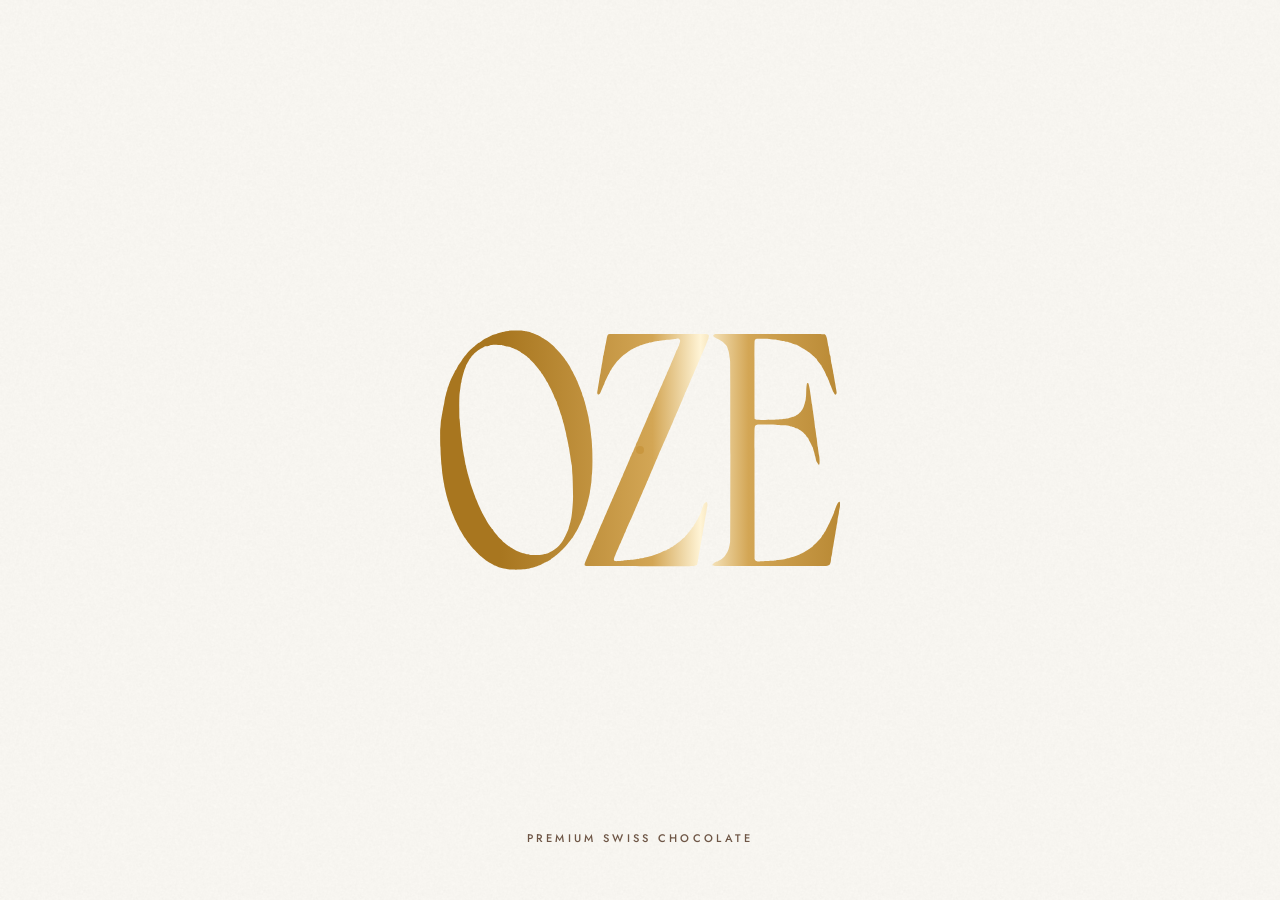
==== commit fd0838c3: "Brand icons and share image: PNG favicons, apple-touch icon, 1200x630 Open Graph image Co-Authored-B" ====
--- a/index.html
+++ b/index.html
@@ -16,22 +16,26 @@
 <meta property="og:url" content="https://oze-chocolate.vercel.app/">
 <meta property="og:title" content="OZE — Premium Swiss Chocolate · Riyadh">
 <meta property="og:description" content="Premium Swiss chocolate in Riyadh. Signature pieces, gift boxes and chocolate for weddings and engagements. Working hours 1:00 PM – 11:00 PM, Friday 3:00 PM – 11:00 PM.">
-<meta property="og:image" content="https://oze-chocolate.vercel.app/assets/img/pour-poster-d.jpg">
+<meta property="og:image" content="https://oze-chocolate.vercel.app/assets/img/og-image.png">
+<meta property="og:image:width" content="1200">
+<meta property="og:image:height" content="630">
 <meta property="og:image:alt" content="OZE premium Swiss chocolate being poured">
 <meta property="og:locale" content="en_US">
 <meta property="og:locale:alternate" content="ar_SA">
 <meta name="twitter:card" content="summary_large_image">
 <meta name="twitter:title" content="OZE — Premium Swiss Chocolate · Riyadh">
 <meta name="twitter:description" content="Premium Swiss chocolate in Riyadh for gifts, weddings and every occasion.">
-<meta name="twitter:image" content="https://oze-chocolate.vercel.app/assets/img/pour-poster-d.jpg">
-<link rel="icon" href="assets/img/logo.svg" type="image/svg+xml">
+<meta name="twitter:image" content="https://oze-chocolate.vercel.app/assets/img/og-image.png">
+<link rel="icon" type="image/png" sizes="32x32" href="assets/img/icon-32.png">
+<link rel="icon" type="image/png" sizes="192x192" href="assets/img/icon-192.png">
+<link rel="apple-touch-icon" sizes="180x180" href="assets/img/icon-180.png">
 <link rel="preload" href="assets/fonts/abril.woff2" as="font" type="font/woff2" crossorigin>
 <link rel="preload" href="assets/fonts/jost.woff2" as="font" type="font/woff2" crossorigin>
 <link rel="stylesheet" href="assets/styles.css">
 <script type="application/ld+json">
 {"@context":"https://schema.org","@graph":[
 {"@type":"WebSite","@id":"https://oze-chocolate.vercel.app/#website","url":"https://oze-chocolate.vercel.app/","name":"OZE","alternateName":["أوز"],"inLanguage":["en","ar"],"publisher":{"@id":"https://oze-chocolate.vercel.app/#shop"}},
-{"@type":"ChocolateShop","@id":"https://oze-chocolate.vercel.app/#shop","name":"OZE","alternateName":["أوز"],"url":"https://oze-chocolate.vercel.app/","logo":"https://oze-chocolate.vercel.app/assets/img/logo.svg","image":"https://oze-chocolate.vercel.app/assets/img/pour-poster-d.jpg","description":"OZE is a premium Swiss chocolate shop in Riyadh. Handcrafted signature pieces, gift boxes, and chocolate for weddings, engagements, gatherings and gifts. Also known as أوز: شوكولاتة سويسرية فاخرة في الرياض.","telephone":"+966551004442","sameAs":["https://www.instagram.com/ozeksa"],"hasMap":"https://maps.app.goo.gl/UGUijWdSoDEHStFbA","geo":{"@type":"GeoCoordinates","latitude":24.7232009,"longitude":46.6520852},"address":{"@type":"PostalAddress","streetAddress":"King Abdullah Rd, Al Mohammadiyyah","addressLocality":"Riyadh","addressRegion":"Riyadh Province","addressCountry":"SA"},"areaServed":{"@type":"City","name":"Riyadh"},"contactPoint":{"@type":"ContactPoint","telephone":"+966551004442","contactType":"sales","areaServed":"SA","availableLanguage":["English","Arabic"]},"knowsLanguage":["English","Arabic"],"openingHoursSpecification":[{"@type":"OpeningHoursSpecification","dayOfWeek":["Saturday","Sunday","Monday","Tuesday","Wednesday","Thursday"],"opens":"13:00","closes":"23:00"},{"@type":"OpeningHoursSpecification","dayOfWeek":"Friday","opens":"15:00","closes":"23:00"}],"hasOfferCatalog":{"@type":"OfferCatalog","name":"OZE chocolates","itemListElement":[{"@type":"Offer","itemOffered":{"@type":"Product","name":"The OZE Seal","description":"Smooth milk chocolate with the red OZE seal on top."}},{"@type":"Offer","itemOffered":{"@type":"Product","name":"The Gilded Dome","description":"Chocolate dome covered in glossy ganache and finished with gold leaf."}},{"@type":"Offer","itemOffered":{"@type":"Product","name":"Cocoa Praline","description":"Hazelnut and caramel centre, dusted with gold and rolled in pure cocoa."}},{"@type":"Offer","itemOffered":{"@type":"Product","name":"Pistachio Kunafa","description":"Golden kunafa cups filled with pistachio cream, served beside white chocolate rose bites."}},{"@type":"Offer","itemOffered":{"@type":"Product","name":"Rose Kunafa","description":"Crisp kunafa wrapped around soft chocolate and finished with a touch of rose."}},{"@type":"Offer","itemOffered":{"@type":"Product","name":"The Crown","description":"Tall centrepiece of caramel shards and dark chocolate, made for the middle of the table."}}]}}
+{"@type":"ChocolateShop","@id":"https://oze-chocolate.vercel.app/#shop","name":"OZE","alternateName":["أوز"],"url":"https://oze-chocolate.vercel.app/","logo":"https://oze-chocolate.vercel.app/assets/img/icon-512.png","image":"https://oze-chocolate.vercel.app/assets/img/pour-poster-d.jpg","description":"OZE is a premium Swiss chocolate shop in Riyadh. Handcrafted signature pieces, gift boxes, and chocolate for weddings, engagements, gatherings and gifts. Also known as أوز: شوكولاتة سويسرية فاخرة في الرياض.","telephone":"+966551004442","sameAs":["https://www.instagram.com/ozeksa"],"hasMap":"https://maps.app.goo.gl/UGUijWdSoDEHStFbA","geo":{"@type":"GeoCoordinates","latitude":24.7232009,"longitude":46.6520852},"address":{"@type":"PostalAddress","streetAddress":"King Abdullah Rd, Al Mohammadiyyah","addressLocality":"Riyadh","addressRegion":"Riyadh Province","addressCountry":"SA"},"areaServed":{"@type":"City","name":"Riyadh"},"contactPoint":{"@type":"ContactPoint","telephone":"+966551004442","contactType":"sales","areaServed":"SA","availableLanguage":["English","Arabic"]},"knowsLanguage":["English","Arabic"],"openingHoursSpecification":[{"@type":"OpeningHoursSpecification","dayOfWeek":["Saturday","Sunday","Monday","Tuesday","Wednesday","Thursday"],"opens":"13:00","closes":"23:00"},{"@type":"OpeningHoursSpecification","dayOfWeek":"Friday","opens":"15:00","closes":"23:00"}],"hasOfferCatalog":{"@type":"OfferCatalog","name":"OZE chocolates","itemListElement":[{"@type":"Offer","itemOffered":{"@type":"Product","name":"The OZE Seal","description":"Smooth milk chocolate with the red OZE seal on top."}},{"@type":"Offer","itemOffered":{"@type":"Product","name":"The Gilded Dome","description":"Chocolate dome covered in glossy ganache and finished with gold leaf."}},{"@type":"Offer","itemOffered":{"@type":"Product","name":"Cocoa Praline","description":"Hazelnut and caramel centre, dusted with gold and rolled in pure cocoa."}},{"@type":"Offer","itemOffered":{"@type":"Product","name":"Pistachio Kunafa","description":"Golden kunafa cups filled with pistachio cream, served beside white chocolate rose bites."}},{"@type":"Offer","itemOffered":{"@type":"Product","name":"Rose Kunafa","description":"Crisp kunafa wrapped around soft chocolate and finished with a touch of rose."}},{"@type":"Offer","itemOffered":{"@type":"Product","name":"The Crown","description":"Tall centrepiece of caramel shards and dark chocolate, made for the middle of the table."}}]}}
 ]}
 </script>
 </head>
--- a/assets/styles.css
+++ b/assets/styles.css
@@ -433,3 +433,22 @@
 
 /* ---------- language switch (header) ---------- */
 .tlink.lang{font-size:11px}
+
+/* ---------- delivery tiles: smaller ---------- */
+.dlv__tile{width:clamp(74px,6.2vw,88px);border-radius:14px}
+.dlv__logo{font-size:clamp(12px,1.05vw,15px)}
+.dlv__logo--jahez{font-size:clamp(14px,1.3vw,18px)}
+.dlv__tiles{gap:10px}
+
+/* ---------- map: framed, with a tappable directions button ---------- */
+.map{border-radius:18px;overflow:hidden;border:1px solid rgba(201,151,63,.38);box-shadow:0 24px 48px -28px rgba(43,26,16,.45)}
+.map__gl{transition:filter .6s var(--ease)}
+.map:hover .map__gl{filter:saturate(1.08)}
+.map__card{border-radius:16px;padding:12px 14px 12px 16px;backdrop-filter:blur(6px);-webkit-backdrop-filter:blur(6px);border:1px solid rgba(201,151,63,.3)}
+.map__card b{font-size:18px}
+.map__card a{display:inline-flex;align-items:center;gap:8px;height:38px;padding:0 16px;border-radius:999px;background:linear-gradient(120deg,#A8761F,#D3A655 55%,#ECC987);color:#FFFDF8;letter-spacing:.16em;transition:transform .4s var(--ease),box-shadow .4s var(--ease)}
+.map__card a::after{content:"→";font-size:13px;letter-spacing:0;transition:transform .4s var(--ease)}
+.map__card a:hover,.map__card a:focus-visible{transform:translateY(-2px);box-shadow:0 10px 22px -10px rgba(168,118,31,.8)}
+.map__card a:hover::after{transform:translateX(3px)}
+html[dir="rtl"] .map__card a::after{content:"←"}
+html[dir="rtl"] .map__card a:hover::after{transform:translateX(-3px)}
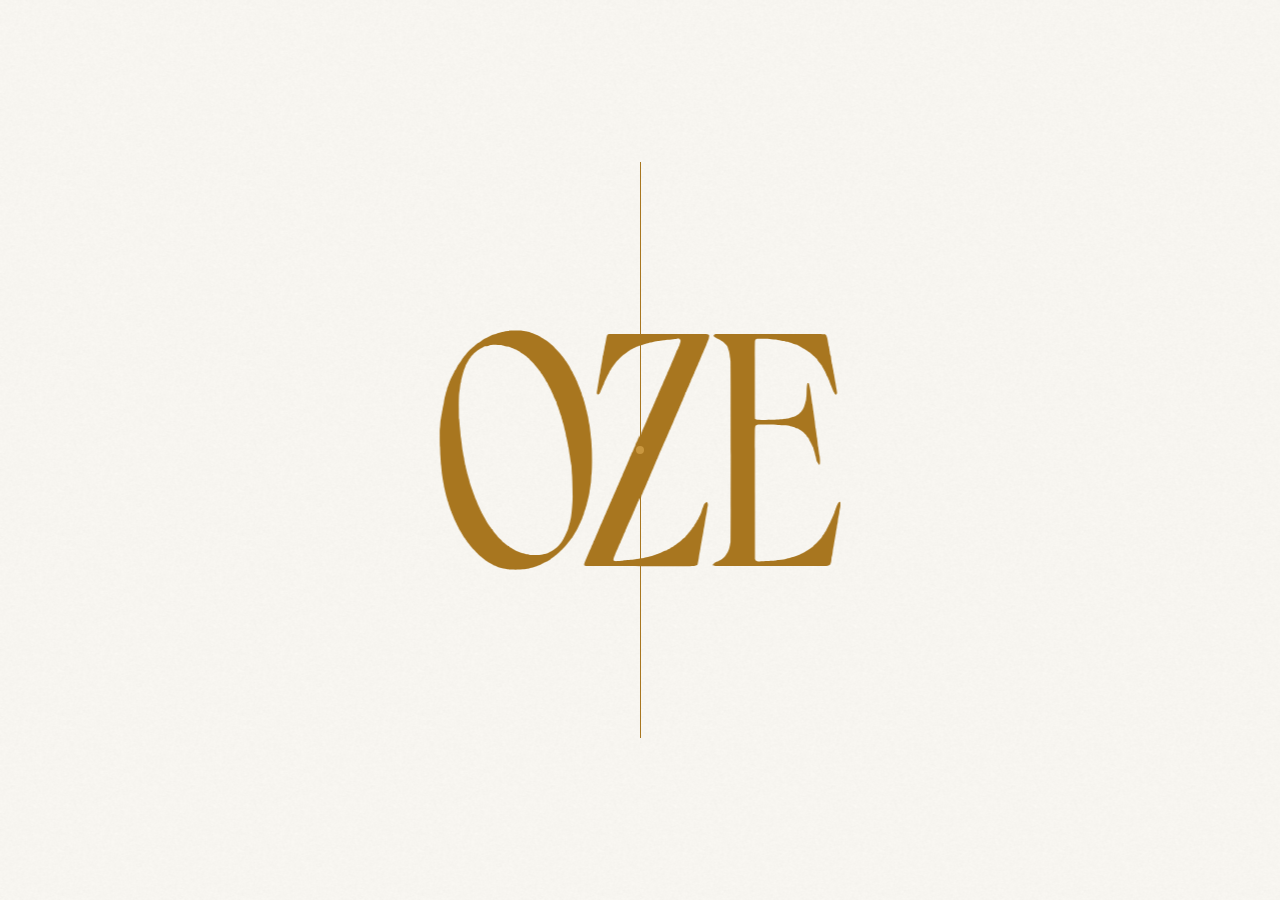
==== commit 18b19898: "Flavors naming, Location tab, shop centered on map with label, smaller delivery tiles Co-Authored-By" ====
--- a/index.html
+++ b/index.html
@@ -1,348 +1,349 @@
-<!doctype html>
-<html lang="en">
-<head>
-<meta charset="utf-8">
-<meta name="viewport" content="width=device-width,initial-scale=1,viewport-fit=cover">
-<title>OZE — Premium Swiss Chocolate · Riyadh</title>
-<meta name="description" content="OZE — premium Swiss chocolate in Riyadh. Signature pieces, gift boxes and chocolate for weddings, engagements and every occasion. King Abdullah Rd, Al Mohammadiyyah.">
-<meta name="theme-color" content="#FFFDF8">
-<meta name="robots" content="index,follow,max-image-preview:large">
-<link rel="canonical" href="https://oze-chocolate.vercel.app/">
-<link rel="alternate" hreflang="en" href="https://oze-chocolate.vercel.app/">
-<link rel="alternate" hreflang="ar" href="https://oze-chocolate.vercel.app/ar/">
-<link rel="alternate" hreflang="x-default" href="https://oze-chocolate.vercel.app/">
-<meta property="og:type" content="website">
-<meta property="og:site_name" content="OZE">
-<meta property="og:url" content="https://oze-chocolate.vercel.app/">
-<meta property="og:title" content="OZE — Premium Swiss Chocolate · Riyadh">
-<meta property="og:description" content="Premium Swiss chocolate in Riyadh. Signature pieces, gift boxes and chocolate for weddings and engagements. Working hours 1:00 PM – 11:00 PM, Friday 3:00 PM – 11:00 PM.">
-<meta property="og:image" content="https://oze-chocolate.vercel.app/assets/img/og-image.png">
-<meta property="og:image:width" content="1200">
-<meta property="og:image:height" content="630">
-<meta property="og:image:alt" content="OZE premium Swiss chocolate being poured">
-<meta property="og:locale" content="en_US">
-<meta property="og:locale:alternate" content="ar_SA">
-<meta name="twitter:card" content="summary_large_image">
-<meta name="twitter:title" content="OZE — Premium Swiss Chocolate · Riyadh">
-<meta name="twitter:description" content="Premium Swiss chocolate in Riyadh for gifts, weddings and every occasion.">
-<meta name="twitter:image" content="https://oze-chocolate.vercel.app/assets/img/og-image.png">
-<link rel="icon" type="image/png" sizes="32x32" href="assets/img/icon-32.png">
-<link rel="icon" type="image/png" sizes="192x192" href="assets/img/icon-192.png">
-<link rel="apple-touch-icon" sizes="180x180" href="assets/img/icon-180.png">
-<link rel="preload" href="assets/fonts/abril.woff2" as="font" type="font/woff2" crossorigin>
-<link rel="preload" href="assets/fonts/jost.woff2" as="font" type="font/woff2" crossorigin>
-<link rel="stylesheet" href="assets/styles.css">
-<script type="application/ld+json">
-{"@context":"https://schema.org","@graph":[
-{"@type":"WebSite","@id":"https://oze-chocolate.vercel.app/#website","url":"https://oze-chocolate.vercel.app/","name":"OZE","alternateName":["أوز"],"inLanguage":["en","ar"],"publisher":{"@id":"https://oze-chocolate.vercel.app/#shop"}},
-{"@type":"ChocolateShop","@id":"https://oze-chocolate.vercel.app/#shop","name":"OZE","alternateName":["أوز"],"url":"https://oze-chocolate.vercel.app/","logo":"https://oze-chocolate.vercel.app/assets/img/icon-512.png","image":"https://oze-chocolate.vercel.app/assets/img/pour-poster-d.jpg","description":"OZE is a premium Swiss chocolate shop in Riyadh. Handcrafted signature pieces, gift boxes, and chocolate for weddings, engagements, gatherings and gifts. Also known as أوز: شوكولاتة سويسرية فاخرة في الرياض.","telephone":"+966551004442","sameAs":["https://www.instagram.com/ozeksa"],"hasMap":"https://maps.app.goo.gl/UGUijWdSoDEHStFbA","geo":{"@type":"GeoCoordinates","latitude":24.7232009,"longitude":46.6520852},"address":{"@type":"PostalAddress","streetAddress":"King Abdullah Rd, Al Mohammadiyyah","addressLocality":"Riyadh","addressRegion":"Riyadh Province","addressCountry":"SA"},"areaServed":{"@type":"City","name":"Riyadh"},"contactPoint":{"@type":"ContactPoint","telephone":"+966551004442","contactType":"sales","areaServed":"SA","availableLanguage":["English","Arabic"]},"knowsLanguage":["English","Arabic"],"openingHoursSpecification":[{"@type":"OpeningHoursSpecification","dayOfWeek":["Saturday","Sunday","Monday","Tuesday","Wednesday","Thursday"],"opens":"13:00","closes":"23:00"},{"@type":"OpeningHoursSpecification","dayOfWeek":"Friday","opens":"15:00","closes":"23:00"}],"hasOfferCatalog":{"@type":"OfferCatalog","name":"OZE chocolates","itemListElement":[{"@type":"Offer","itemOffered":{"@type":"Product","name":"The OZE Seal","description":"Smooth milk chocolate with the red OZE seal on top."}},{"@type":"Offer","itemOffered":{"@type":"Product","name":"The Gilded Dome","description":"Chocolate dome covered in glossy ganache and finished with gold leaf."}},{"@type":"Offer","itemOffered":{"@type":"Product","name":"Cocoa Praline","description":"Hazelnut and caramel centre, dusted with gold and rolled in pure cocoa."}},{"@type":"Offer","itemOffered":{"@type":"Product","name":"Pistachio Kunafa","description":"Golden kunafa cups filled with pistachio cream, served beside white chocolate rose bites."}},{"@type":"Offer","itemOffered":{"@type":"Product","name":"Rose Kunafa","description":"Crisp kunafa wrapped around soft chocolate and finished with a touch of rose."}},{"@type":"Offer","itemOffered":{"@type":"Product","name":"The Crown","description":"Tall centrepiece of caramel shards and dark chocolate, made for the middle of the table."}}]}}
-]}
-</script>
-</head>
-<body>
-
-<svg width="0" height="0" style="position:absolute" aria-hidden="true">
-  <defs>
-    <linearGradient id="ozeGold" x1="0" y1="1" x2="1" y2="0"><stop offset="0" stop-color="#A8761F"/><stop offset=".5" stop-color="#D3A655"/><stop offset="1" stop-color="#ECC987"/></linearGradient>
-    <linearGradient id="ozeShine" gradientUnits="userSpaceOnUse" x1="-700" y1="0" x2="0" y2="0"><stop offset="0" stop-color="#A8761F"/><stop offset=".38" stop-color="#D3A655"/><stop offset=".5" stop-color="#FFF4D6"/><stop offset=".62" stop-color="#D3A655"/><stop offset="1" stop-color="#A8761F"/></linearGradient>
-    <linearGradient id="ribbonGrad" x1="0" y1="0" x2="1" y2="1"><stop offset="0" stop-color="#F7E2B0"/><stop offset=".45" stop-color="#D3A655"/><stop offset="1" stop-color="#9C6B1C"/></linearGradient>
-    <linearGradient id="ribbonDark" x1="0" y1="0" x2="0" y2="1"><stop offset="0" stop-color="#B8862F"/><stop offset="1" stop-color="#7A5214"/></linearGradient>
-    <radialGradient id="wax" cx=".38" cy=".32" r=".8"><stop offset="0" stop-color="#FF5A5E"/><stop offset=".35" stop-color="#E3262F"/><stop offset=".8" stop-color="#A9111A"/><stop offset="1" stop-color="#7A0A10"/></radialGradient>
-    <symbol id="oze-logo"></symbol>
-  </defs>
-</svg>
-
-<!-- intro -->
-<div class="intro" aria-hidden="true">
-  <div class="intro__half intro__half--a"><svg class="intro__mark"></svg></div>
-  <div class="intro__half intro__half--b"><svg class="intro__mark"></svg></div>
-  <span class="intro__seam"></span>
-  <div class="intro__meta label">Premium Swiss Chocolate</div>
-</div>
-
-<!-- header -->
-<header class="header">
-  <nav class="header__nav label" aria-label="Sections">
-    <a href="#signatures" data-go="2">Signatures</a>
-    <a href="#occasions" data-go="3">Occasions</a>
-    <a href="#bespoke" data-go="4">Bespoke</a>
-    <a href="#contact" data-go="5">Contact</a>
-  </nav>
-  <a href="#home" class="header__logo" data-go="0" aria-label="OZE, back to start"><svg viewBox="0 0 701 419.2"><use href="#oze-logo" fill="url(#ozeGold)"/></svg></a>
-  <div class="header__right">
-    <a class="tlink lang" href="ar/" lang="ar" hreflang="ar">العربية</a>
-    <a class="tlink" href="https://wa.me/966551004442" target="_blank" rel="noopener">Order on WhatsApp <span class="ln"></span></a>
-    <button class="menu-btn" aria-label="Open menu" data-menu-open><i></i></button>
-  </div>
-</header>
-
-<nav class="dots" aria-label="Go to section">
-  <button data-go="0"><span>Welcome</span><i></i></button>
-  <button data-go="1"><span>Sealed by hand</span><i></i></button>
-  <button data-go="2"><span>Signatures</span><i></i></button>
-  <button data-go="3"><span>Occasions</span><i></i></button>
-  <button data-go="4"><span>Bespoke</span><i></i></button>
-  <button data-go="5"><span>Contact</span><i></i></button>
-</nav>
-
-<div class="scroll-hint label" aria-hidden="true"><i></i>Scroll</div>
-
-<div class="menu paper" aria-hidden="true">
-  <button class="menu__close" aria-label="Close menu" data-menu-close></button>
-  <button class="m" data-go="0"><small>01</small>Welcome</button>
-  <button class="m" data-go="2"><small>02</small>Signatures</button>
-  <button class="m" data-go="3"><small>03</small>Occasions</button>
-  <button class="m" data-go="4"><small>04</small>Bespoke</button>
-  <button class="m" data-go="5"><small>05</small>Contact</button>
-</div>
-
-<main class="stage">
-
-  <!-- 1 · welcome -->
-  <section class="scene s-hero is-on" id="home" data-theme="dark" aria-label="Welcome">
-    <div class="media"><video muted playsinline preload="auto" aria-hidden="true"></video></div>
-    <div class="shade"></div>
-    <div class="hero__body">
-      <h1 class="d hero__title">
-        <span class="mask"><span>Premium</span></span>
-        <span class="mask"><span class="gold">Swiss</span></span>
-        <span class="mask"><span>Chocolate</span></span>
-      </h1>
-      <div class="hero__side">
-        <p>Handcrafted chocolate for gifts, weddings and every occasion, in the heart of Riyadh.</p>
-        <p class="hours-line">Working hours <b>1:00 PM – 11:00 PM</b><br>Friday <b>3:00 PM – 11:00 PM</b></p>
-        <div class="acts">
-          <a class="btn btn--gold" href="https://wa.me/966551004442" target="_blank" rel="noopener"><span class="roll"><span>Order now</span><span>Order now</span></span><span class="ln"></span></a>
-          <button class="tlink" data-go="2">Our chocolates</button>
-        </div>
-      </div>
-    </div>
-  </section>
-
-  <!-- 2 · sealed by hand -->
-  <section class="scene s-seal" data-theme="dark" aria-label="Sealed by hand">
-    <div class="media"><video muted playsinline loop preload="none" aria-hidden="true"></video></div>
-    <div class="shade"></div>
-    <div class="seal-wrap">
-      <div class="seal" aria-hidden="true">
-        <span class="ripple"></span>
-        <svg viewBox="0 0 240 240">
-          <path d="M225.7,120.0 219.8,131.2 220.4,142.9 214.2,152.9 210.1,163.4 205.2,173.5 196.5,181.0 190.8,190.8 182.9,198.9 177.5,211.5 162.2,207.5 152.6,213.1 141.6,214.7 131.4,221.5 120.0,221.4 109.2,216.2 97.0,220.8 85.9,217.5 73.5,216.5 66.4,205.4 59.1,196.3 51.7,188.3 41.7,182.5 37.9,171.6 31.9,162.4 27.3,152.4 25.7,141.5 14.9,131.8 20.4,120.0 18.2,108.5 22.4,97.7 24.7,86.6 29.9,76.6 34.4,66.2 42.1,57.8 50.4,50.4 51.7,34.4 65.0,32.4 75.6,27.8 86.5,24.2 98.0,23.8 109.0,22.5 120.0,21.5 130.9,23.6 142.7,20.7 154.8,20.6 164.4,27.7 172.8,36.0 184.3,39.3 192.4,47.6 195.4,59.8 203.0,67.9 212.7,75.4 214.2,87.0 226.6,95.7 218.7,108.9Z" fill="#5E070C" transform="translate(2 5)" opacity=".55"/>
-          <path d="M225.7,120.0 219.8,131.2 220.4,142.9 214.2,152.9 210.1,163.4 205.2,173.5 196.5,181.0 190.8,190.8 182.9,198.9 177.5,211.5 162.2,207.5 152.6,213.1 141.6,214.7 131.4,221.5 120.0,221.4 109.2,216.2 97.0,220.8 85.9,217.5 73.5,216.5 66.4,205.4 59.1,196.3 51.7,188.3 41.7,182.5 37.9,171.6 31.9,162.4 27.3,152.4 25.7,141.5 14.9,131.8 20.4,120.0 18.2,108.5 22.4,97.7 24.7,86.6 29.9,76.6 34.4,66.2 42.1,57.8 50.4,50.4 51.7,34.4 65.0,32.4 75.6,27.8 86.5,24.2 98.0,23.8 109.0,22.5 120.0,21.5 130.9,23.6 142.7,20.7 154.8,20.6 164.4,27.7 172.8,36.0 184.3,39.3 192.4,47.6 195.4,59.8 203.0,67.9 212.7,75.4 214.2,87.0 226.6,95.7 218.7,108.9Z" fill="url(#wax)"/>
-          <circle cx="120" cy="120" r="78" fill="none" stroke="#8E0D14" stroke-width="3" opacity=".7"/>
-          <circle cx="120" cy="121.5" r="78" fill="none" stroke="#FF8A8D" stroke-width="1.2" opacity=".35"/>
-          <svg x="62" y="86.5" width="116" height="69.4" viewBox="0 0 701 419.2"><use href="#oze-logo" fill="#FF9A9C" opacity=".45" transform="translate(-6 -8)"/></svg>
-          <svg x="62" y="86.5" width="116" height="69.4" viewBox="0 0 701 419.2"><use href="#oze-logo" fill="#6E0910" opacity=".8" transform="translate(6 10)"/></svg>
-          <svg x="62" y="86.5" width="116" height="69.4" viewBox="0 0 701 419.2"><use href="#oze-logo" fill="#C81C25"/></svg>
-          <ellipse cx="88" cy="62" rx="40" ry="13" fill="#FFFFFF" opacity=".16" transform="rotate(-28 88 62)"/>
-        </svg>
-      </div>
-      <div class="seal-copy">
-        <h2 class="d">Sealed by <span class="gold">hand.</span></h2>
-        <p>Every piece is finished by hand and sealed with care, ready to be shared or given.</p>
-      </div>
-    </div>
-  </section>
-
-  <!-- 3 · signatures -->
-  <section class="scene s-sig paper" id="signatures" data-theme="light" aria-label="Signatures">
-    <div class="inner">
-      <div class="sig__text">
-        <div class="sig__head"><h2 class="d" style="font-size:clamp(24px,2.2vw,36px)">Our signatures</h2><div class="sig__count"><b data-sig-n>01</b> <span>/ 06</span></div></div>
-        <div class="sig__names">
-          <h3 class="d sig__name">The OZE Seal</h3>
-          <h3 class="d sig__name">The Gilded Dome</h3>
-          <h3 class="d sig__name">Cocoa Praline</h3>
-          <h3 class="d sig__name">Pistachio Kunafa</h3>
-          <h3 class="d sig__name">Rose Kunafa</h3>
-          <h3 class="d sig__name">The Crown</h3>
-        </div>
-        <div class="sig__descs">
-          <p class="sig__desc">Smooth milk chocolate with our red seal on top. The piece our guests know us by.</p>
-          <p class="sig__desc">A chocolate dome covered in glossy ganache and finished with a leaf of gold.</p>
-          <p class="sig__desc">A hazelnut and caramel centre, dusted with gold and rolled in pure cocoa.</p>
-          <p class="sig__desc">Golden kunafa cups filled with pistachio cream, served beside white chocolate rose bites.</p>
-          <p class="sig__desc">Crisp kunafa wrapped around soft chocolate and finished with a touch of rose.</p>
-          <p class="sig__desc">A tall centrepiece of caramel shards and dark chocolate, made for the middle of the table.</p>
-        </div>
-        <div class="sig__thumbs" role="tablist" aria-label="Choose a piece"><button class="th" data-sig="0" aria-label="The OZE Seal"><img src="assets/img/seal-m.webp" alt="" decoding="async"></button><button class="th" data-sig="1" aria-label="The Gilded Dome"><img src="assets/img/dome-m.webp" alt="" decoding="async"></button><button class="th" data-sig="2" aria-label="Cocoa Praline"><img src="assets/img/praline-m.webp" alt="" decoding="async"></button><button class="th" data-sig="3" aria-label="Pistachio Kunafa"><img src="assets/img/kunafa-m.webp" alt="" decoding="async"></button><button class="th" data-sig="4" aria-label="Rose Kunafa"><img src="assets/img/pedestal-m.webp" alt="" decoding="async"></button><button class="th" data-sig="5" aria-label="The Crown"><img src="assets/img/crown-m.webp" alt="" decoding="async"></button></div>
-        <div><a class="tlink" href="https://www.instagram.com/ozeksa" target="_blank" rel="noopener">See more on Instagram <span class="ln"></span></a></div>
-      </div>
-      <div class="sig__frame">
-        <span class="sig__num" data-sig-n2>01</span>
-        <figure><img src="assets/img/seal-m.webp" srcset="assets/img/seal-m.webp 1080w, assets/img/seal.webp 1392w" sizes="(max-width:900px) 100vw, 45vw" alt="OZE chocolates with red seals" decoding="async"></figure>
-        <figure><img src="assets/img/dome-m.webp" srcset="assets/img/dome-m.webp 1080w, assets/img/dome.webp 1848w" sizes="(max-width:900px) 100vw, 45vw" alt="A chocolate dome covered in ganache with gold leaf" decoding="async"></figure>
-        <figure><img src="assets/img/praline-m.webp" srcset="assets/img/praline-m.webp 1080w, assets/img/praline.webp 1828w" sizes="(max-width:900px) 100vw, 45vw" alt="A praline cut in half, resting in cocoa" decoding="async"></figure>
-        <figure><img src="assets/img/kunafa-m.webp" srcset="assets/img/kunafa-m.webp 1080w, assets/img/kunafa.webp 1904w" sizes="(max-width:900px) 100vw, 45vw" alt="A platter of pistachio kunafa and rose bites" decoding="async"></figure>
-        <figure><img src="assets/img/pedestal-m.webp" srcset="assets/img/pedestal-m.webp 1080w, assets/img/pedestal.webp 1764w" sizes="(max-width:900px) 100vw, 45vw" alt="Rose kunafa rounds on a glass stand" decoding="async"></figure>
-        <figure><img src="assets/img/crown-m.webp" srcset="assets/img/crown-m.webp 1080w, assets/img/crown.webp 1908w" sizes="(max-width:900px) 100vw, 45vw" alt="A centrepiece of caramel shards and chocolate" decoding="async"></figure>
-      </div>
-    </div>
-  </section>
-
-  <!-- 4 · the box → occasions -->
-  <section class="scene s-box paper" id="occasions" data-theme="light" aria-label="Occasions">
-    <div class="box-copy">
-      <h2 class="d">Open <span class="gold">the box.</span></h2>
-      <p class="lead" style="text-align:center">Scroll to see the occasions we prepare for.</p>
-    </div>
-    <div class="gift" aria-hidden="true">
-      <div class="gift__shadow"></div>
-      <div class="gift__base"><div class="ribbon ribbon--h"></div><div class="ribbon ribbon--v"></div></div>
-      <div class="gift__inside"></div>
-      <div class="gift__lid"><div class="ribbon ribbon--v"></div></div>
-      <svg class="bow" viewBox="0 0 200 130">
-        <path class="tail" d="M94 72 L66 126 L78 119 L86 129 L104 76 Z" fill="url(#ribbonDark)"/>
-        <path class="tail" d="M106 72 L134 126 L122 119 L114 129 L96 76 Z" fill="url(#ribbonDark)"/>
-        <g class="loop loop--l"><path d="M100 66 C76 18 18 16 20 56 C22 94 74 90 100 72 Z" fill="url(#ribbonGrad)"/><path d="M100 68 C80 44 44 42 40 58 C46 70 76 74 100 70 Z" fill="#7A5214" opacity=".45"/></g>
-        <g class="loop loop--r"><path d="M100 66 C124 18 182 16 180 56 C178 94 126 90 100 72 Z" fill="url(#ribbonGrad)"/><path d="M100 68 C120 44 156 42 160 58 C154 70 124 74 100 70 Z" fill="#7A5214" opacity=".45"/></g>
-        <rect class="knot" x="86" y="56" width="28" height="24" rx="8" fill="url(#ribbonGrad)"/>
-      </svg>
-      <svg class="tag" viewBox="0 0 100 112">
-        <path d="M30 0 L40 22" stroke="#8A6420" stroke-width="1.6" fill="none"/>
-        <path d="M50 16c11 0 19 7 20 17 10 1 17 9 17 20s-7 19-17 20c-1 10-9 17-20 17s-19-7-20-17c-10-1-17-9-17-20s7-19 17-20c1-10 9-17 20-17Z" fill="#4A2A1A"/>
-        <svg x="27" y="40" width="46" height="27.5" viewBox="0 0 701 419.2"><use href="#oze-logo" fill="url(#ozeGold)"/></svg>
-      </svg>
-    </div>
-    <div class="occ">
-      <div class="occ__img"><img src="assets/img/wedding-m.webp" srcset="assets/img/wedding-m.webp 1080w, assets/img/wedding.webp 1860w" sizes="100vw" alt="OZE chocolates on a wedding table with flowers" style="object-position:50% 66%" decoding="async"></div>
-      <div class="occ__img"><img src="assets/img/domes-m.webp" srcset="assets/img/domes-m.webp 1080w, assets/img/domes.webp 1892w" sizes="100vw" alt="White dome desserts personalised with an initial" style="object-position:50% 52%" decoding="async"></div>
-      <div class="occ__img"><img src="assets/img/service-m.webp" srcset="assets/img/service-m.webp 1080w, assets/img/service.webp 1872w" sizes="100vw" alt="A chocolate tray served by staff in white gloves" style="object-position:50% 64%" decoding="async"></div>
-      <div class="occ__img"><img src="assets/img/box-m.webp" srcset="assets/img/box-m.webp 1080w, assets/img/box.webp 1848w" sizes="100vw" alt="OZE gift boxes filled with chocolates" style="object-position:50% 64%" decoding="async"></div>
-      <div class="occ__veil"></div>
-      <div class="occ__text">
-        <div class="occ__names">
-          <div class="occ__name"><h3 class="d">Weddings</h3></div>
-          <div class="occ__name"><h3 class="d">Engagements</h3></div>
-          <div class="occ__name"><h3 class="d">Gatherings</h3></div>
-          <div class="occ__name"><h3 class="d">Gifts</h3></div>
-        </div>
-        <div class="occ__side">
-          <div class="occ__descs">
-            <p>Chocolate trays and table centrepieces designed to match the colours of your wedding.</p>
-            <p>Small pieces with your initials on them, for an engagement your guests will remember.</p>
-            <p>Our team serves the chocolate to your guests at receptions, majlis and family gatherings.</p>
-            <p>Gift boxes in every size, wrapped and ready to give.</p>
-          </div>
-          <div class="occ__count label"><b data-occ-n>01</b><span class="bar"><i></i></span>04</div>
-        </div>
-      </div>
-    </div>
-  </section>
-
-  <!-- 5 · bespoke -->
-  <section class="scene s-bespoke" id="bespoke" data-theme="light" aria-label="Bespoke">
-    <div class="blinds" aria-hidden="true"><i></i><i></i><i></i><i></i><i></i><i></i></div>
-    <div class="inner">
-      <div class="bes__head">
-        <h2 class="d">Made for<br><span class="gold">your occasion.</span></h2>
-        <p>Tell us about your event and we will prepare everything for you, down to the last piece.</p>
-      </div>
-      <div class="steps">
-        <article class="step"><div class="step__n">01</div><h3 class="d">Tell us the occasion</h3><p>A wedding, an engagement, a company event or a simple gift.</p></article>
-        <article class="step"><div class="step__n">02</div><h3 class="d">Choose how to serve it</h3><p>Chocolate trays, gift boxes or a full table set up for your guests.</p></article>
-        <article class="step"><div class="step__n">03</div><h3 class="d">Make it personal</h3><p>We add your names, initials or company logo to the chocolate.</p></article>
-      </div>
-      <div class="bes__cta"><button class="btn btn--gold" data-go="5"><span class="roll"><span>Plan your occasion</span><span>Plan your occasion</span></span><span class="ln"></span></button></div>
-    </div>
-  </section>
-
-  <!-- 6 · contact -->
-  <section class="scene s-contact paper" id="contact" data-theme="light" aria-label="Contact">
-    <div class="inner">
-      <div class="c-center">
-        <svg class="c-logo" viewBox="0 0 701 419.2" role="img" aria-label="OZE"><use href="#oze-logo" fill="url(#ozeGold)"/></svg>
-        <p class="tagline">Premium Swiss Chocolate</p>
-        <div class="hours"><div><b>Working hours</b> &nbsp;1:00 PM – 11:00 PM</div><div><b>Friday</b> &nbsp;3:00 PM – 11:00 PM</div></div>
-        <div class="c-status"><i class="dot" data-dot></i><span data-status>Open now</span></div>
-      </div>
-
-      <div class="tabs" role="tablist">
-        <button class="on" data-tab="0" role="tab">Request</button>
-        <button data-tab="1" role="tab">Contact</button>
-        <button data-tab="2" role="tab">Map</button>
-      </div>
-
-      <div class="pane pane--form on" data-pane="0">
-        <h3 class="d col-title">Plan your occasion</h3>
-        <p class="ask">Leave your details and we will call you back.</p>
-        <form class="form" novalidate>
-          <div class="form__fields">
-            <div class="row2">
-              <div class="field"><input id="f-name" name="name" type="text" placeholder=" " autocomplete="name" required><label for="f-name">Your name</label></div>
-              <div class="field"><input id="f-phone" name="phone" type="tel" placeholder=" " autocomplete="tel" required><label for="f-phone">Phone number</label></div>
-            </div>
-            <div class="chips" role="radiogroup" aria-label="Occasion">
-              <input type="radio" name="occasion" id="o1" value="Wedding" checked><label for="o1">Wedding</label>
-              <input type="radio" name="occasion" id="o2" value="Engagement"><label for="o2">Engagement</label>
-              <input type="radio" name="occasion" id="o3" value="Company event"><label for="o3">Company event</label>
-              <input type="radio" name="occasion" id="o4" value="Gift"><label for="o4">Gift</label>
-            </div>
-            <div class="row2">
-              <div class="field"><input id="f-date" name="date" type="text" placeholder=" " onfocus="this.type='date'"><label for="f-date">Event date</label></div>
-              <div class="field"><input id="f-guests" name="guests" type="number" min="1" inputmode="numeric" placeholder=" "><label for="f-guests">Number of guests</label></div>
-            </div>
-            <div class="field"><textarea id="f-msg" name="message" rows="2" placeholder=" "></textarea><label for="f-msg">Anything else we should know?</label></div>
-            <div><button class="btn btn--gold" type="submit"><span class="roll"><span>Send request</span><span>Send request</span></span><span class="ln"></span></button></div>
-            <p class="note" data-note></p>
-          </div>
-          <div class="form__done" role="status"><h4 class="d">Thank you.</h4><p class="note">We received your request and will call you soon.</p></div>
-        </form>
-      </div>
-
-      <div class="pane pane--links" data-pane="1">
-        <h3 class="d col-title">Visit us</h3>
-        <div class="links">
-          <a class="link" href="https://wa.me/966551004442" target="_blank" rel="noopener">
-            <span class="ico"><svg viewBox="0 0 24 24"><path class="draw" style="--len:60" d="M12 3.2a8.8 8.8 0 0 0-7.6 13.2L3.3 20.7l4.4-1.1A8.8 8.8 0 1 0 12 3.2Z"/><path class="draw" style="--len:40" d="M9.3 8.6c.2-.5.5-.6.8-.6h.4c.2 0 .4.1.5.4l.7 1.6c.1.3 0 .5-.1.6l-.5.6c-.1.2-.2.4 0 .6a7 7 0 0 0 3.2 3c.2.1.4 0 .5-.1l.6-.7c.2-.2.4-.2.6-.1l1.6.7c.3.1.4.3.4.5v.4c0 .4-.2.8-.6 1.1-.6.4-1.4.5-2.4.2a9.3 9.3 0 0 1-5.6-5.4c-.3-.9-.2-1.7.1-2.2Z"/></svg></span>
-            <span><span class="lab">WhatsApp</span><span class="val">Message us</span></span><span class="ln"></span>
-          </a>
-          <a class="link" href="tel:+966551004442">
-            <span class="ico"><svg viewBox="0 0 24 24"><path class="draw" style="--len:64" d="M6.6 3.6h2.5l1.4 3.9-1.9 1.3a10.4 10.4 0 0 0 6.6 6.6l1.3-1.9 3.9 1.4v2.5a2 2 0 0 1-2.2 2A16.4 16.4 0 0 1 4.6 5.8a2 2 0 0 1 2-2.2Z"/></svg></span>
-            <span><span class="lab">Call</span><span class="val">+966 55 100 4442</span></span><span class="ln"></span>
-          </a>
-          <a class="link" href="https://www.instagram.com/ozeksa" target="_blank" rel="noopener">
-            <span class="ico"><svg viewBox="0 0 24 24"><rect class="draw" style="--len:70" x="3.6" y="3.6" width="16.8" height="16.8" rx="5"/><circle class="draw" style="--len:26" cx="12" cy="12" r="4"/><circle class="f" cx="17.1" cy="6.9" r=".95"/></svg></span>
-            <span><span class="lab">Instagram</span><span class="val">@ozeksa</span></span><span class="ln"></span>
-          </a>
-        </div>
-        <div class="dlv">
-          <h4 class="d dlv__title">Delivery apps</h4>
-          <div class="dlv__tiles">
-            <div class="dlv__tile" role="img" aria-label="The Chefz"><span class="dlv__logo dlv__logo--chefz">The Chefz</span></div>
-            <div class="dlv__tile" role="img" aria-label="Jahez"><span class="dlv__logo dlv__logo--jahez">jahez</span></div>
-          </div>
-        </div>
-      </div>
-
-      <div class="pane pane--map" data-pane="2">
-        <div class="map" data-lat="24.7232009" data-lng="46.6520852">
-          <div class="map__art" aria-hidden="true">
-            <svg viewBox="0 0 400 225" preserveAspectRatio="xMidYMid slice">
-              <g fill="none" stroke-linecap="round">
-                <path d="M40 -10 L60 240M200 -10 L214 240M360 -10 L340 240M-10 100 L420 85M-10 30 L420 5" stroke="#C9973F" stroke-opacity=".18"/>
-                <path d="M120 -10 L150 240M300 -10 L268 240" stroke="#C9973F" stroke-opacity=".35" stroke-width="3"/>
-                <path d="M-10 150 C80 140 160 120 232 104 S360 70 420 60" stroke="#C9973F" stroke-width="8" stroke-opacity=".5"/>
-                <path d="M-10 150 C80 140 160 120 232 104 S360 70 420 60" stroke="#FFFDF8" stroke-width="3"/>
-              </g>
-              <text x="44" y="140" fill="#A8761F" font-size="7" letter-spacing="2.4" font-family="Jost, sans-serif" transform="rotate(-6 44 140)">KING ABDULLAH RD</text>
-              <g transform="translate(232 70)"><path d="M0 34s-12-10.8-12-21.4a12 12 0 0 1 24 0C12 23.2 0 34 0 34Z" fill="url(#ozeGold)"/><circle cy="12.6" r="4.6" fill="#FFFDF8"/></g>
-            </svg>
-          </div>
-          <div class="map__gl" aria-label="Map showing the OZE boutique on King Abdullah Road"></div>
-          <div class="map__card"><span><b>OZE Boutique</b><small>King Abdullah Rd, Al Mohammadiyyah</small></span><a href="https://www.google.com/maps/dir/?api=1&amp;destination=24.7232009,46.6520852" target="_blank" rel="noopener">Directions</a></div>
-        </div>
-      </div>
-    </div>
-    <div class="c-foot"><span>© <span data-year>2026</span> OZE · Riyadh</span><span>King Abdullah Rd, Al Mohammadiyyah</span><span>Website by Eng. Osama Sharaf</span></div>
-  </section>
-</main>
-
-<div class="veil" aria-hidden="true"></div>
-<div class="cursor" aria-hidden="true"></div>
-
-<script src="assets/logo.js"></script>
-<script src="assets/vendor/gsap.min.js"></script>
-<script src="assets/app.js"></script>
-</body>
-</html>
+<!doctype html>
+<html lang="en">
+<head>
+<meta charset="utf-8">
+<meta name="viewport" content="width=device-width,initial-scale=1,viewport-fit=cover">
+<title>OZE — Premium Swiss Chocolate · Riyadh</title>
+<meta name="description" content="OZE — premium Swiss chocolate in Riyadh. Flavors, gift boxes and chocolate for weddings, engagements and every occasion. King Abdullah Rd, Al Mohammadiyyah.">
+<meta name="theme-color" content="#FFFDF8">
+<meta name="robots" content="index,follow,max-image-preview:large">
+<link rel="canonical" href="https://oze-chocolate.vercel.app/">
+<link rel="alternate" hreflang="en" href="https://oze-chocolate.vercel.app/">
+<link rel="alternate" hreflang="ar" href="https://oze-chocolate.vercel.app/ar/">
+<link rel="alternate" hreflang="x-default" href="https://oze-chocolate.vercel.app/">
+<meta property="og:type" content="website">
+<meta property="og:site_name" content="OZE">
+<meta property="og:url" content="https://oze-chocolate.vercel.app/">
+<meta property="og:title" content="OZE — Premium Swiss Chocolate · Riyadh">
+<meta property="og:description" content="Premium Swiss chocolate in Riyadh. Flavors, gift boxes and chocolate for weddings and engagements. Working hours 1:00 PM – 11:00 PM, Friday 3:00 PM – 11:00 PM.">
+<meta property="og:image" content="https://oze-chocolate.vercel.app/assets/img/og-image.png">
+<meta property="og:image:width" content="1200">
+<meta property="og:image:height" content="630">
+<meta property="og:image:alt" content="OZE premium Swiss chocolate being poured">
+<meta property="og:locale" content="en_US">
+<meta property="og:locale:alternate" content="ar_SA">
+<meta name="twitter:card" content="summary_large_image">
+<meta name="twitter:title" content="OZE — Premium Swiss Chocolate · Riyadh">
+<meta name="twitter:description" content="Premium Swiss chocolate in Riyadh for gifts, weddings and every occasion.">
+<meta name="twitter:image" content="https://oze-chocolate.vercel.app/assets/img/og-image.png">
+<link rel="icon" type="image/png" sizes="32x32" href="assets/img/icon-32.png">
+<link rel="icon" type="image/png" sizes="192x192" href="assets/img/icon-192.png">
+<link rel="apple-touch-icon" sizes="180x180" href="assets/img/icon-180.png">
+<link rel="preload" href="assets/fonts/abril.woff2" as="font" type="font/woff2" crossorigin>
+<link rel="preload" href="assets/fonts/jost.woff2" as="font" type="font/woff2" crossorigin>
+<link rel="stylesheet" href="assets/styles.css">
+<script type="application/ld+json">
+{"@context":"https://schema.org","@graph":[
+{"@type":"WebSite","@id":"https://oze-chocolate.vercel.app/#website","url":"https://oze-chocolate.vercel.app/","name":"OZE","alternateName":["أوز"],"inLanguage":["en","ar"],"publisher":{"@id":"https://oze-chocolate.vercel.app/#shop"}},
+{"@type":"ChocolateShop","@id":"https://oze-chocolate.vercel.app/#shop","name":"OZE","alternateName":["أوز"],"url":"https://oze-chocolate.vercel.app/","logo":"https://oze-chocolate.vercel.app/assets/img/icon-512.png","image":"https://oze-chocolate.vercel.app/assets/img/pour-poster-d.jpg","description":"OZE is a premium Swiss chocolate shop in Riyadh. Handcrafted signature pieces, gift boxes, and chocolate for weddings, engagements, gatherings and gifts. Also known as أوز: شوكولاتة سويسرية فاخرة في الرياض.","telephone":"+966551004442","sameAs":["https://www.instagram.com/ozeksa"],"hasMap":"https://maps.app.goo.gl/UGUijWdSoDEHStFbA","geo":{"@type":"GeoCoordinates","latitude":24.7232009,"longitude":46.6520852},"address":{"@type":"PostalAddress","streetAddress":"King Abdullah Rd, Al Mohammadiyyah","addressLocality":"Riyadh","addressRegion":"Riyadh Province","addressCountry":"SA"},"areaServed":{"@type":"City","name":"Riyadh"},"contactPoint":{"@type":"ContactPoint","telephone":"+966551004442","contactType":"sales","areaServed":"SA","availableLanguage":["English","Arabic"]},"knowsLanguage":["English","Arabic"],"openingHoursSpecification":[{"@type":"OpeningHoursSpecification","dayOfWeek":["Saturday","Sunday","Monday","Tuesday","Wednesday","Thursday"],"opens":"13:00","closes":"23:00"},{"@type":"OpeningHoursSpecification","dayOfWeek":"Friday","opens":"15:00","closes":"23:00"}],"hasOfferCatalog":{"@type":"OfferCatalog","name":"OZE chocolates","itemListElement":[{"@type":"Offer","itemOffered":{"@type":"Product","name":"The OZE Seal","description":"Smooth milk chocolate with the red OZE seal on top."}},{"@type":"Offer","itemOffered":{"@type":"Product","name":"The Gilded Dome","description":"Chocolate dome covered in glossy ganache and finished with gold leaf."}},{"@type":"Offer","itemOffered":{"@type":"Product","name":"Cocoa Praline","description":"Hazelnut and caramel centre, dusted with gold and rolled in pure cocoa."}},{"@type":"Offer","itemOffered":{"@type":"Product","name":"Pistachio Kunafa","description":"Golden kunafa cups filled with pistachio cream, served beside white chocolate rose bites."}},{"@type":"Offer","itemOffered":{"@type":"Product","name":"Rose Kunafa","description":"Crisp kunafa wrapped around soft chocolate and finished with a touch of rose."}},{"@type":"Offer","itemOffered":{"@type":"Product","name":"The Crown","description":"Tall centrepiece of caramel shards and dark chocolate, made for the middle of the table."}}]}}
+]}
+</script>
+</head>
+<body>
+
+<svg width="0" height="0" style="position:absolute" aria-hidden="true">
+  <defs>
+    <linearGradient id="ozeGold" x1="0" y1="1" x2="1" y2="0"><stop offset="0" stop-color="#A8761F"/><stop offset=".5" stop-color="#D3A655"/><stop offset="1" stop-color="#ECC987"/></linearGradient>
+    <linearGradient id="ozeShine" gradientUnits="userSpaceOnUse" x1="-700" y1="0" x2="0" y2="0"><stop offset="0" stop-color="#A8761F"/><stop offset=".38" stop-color="#D3A655"/><stop offset=".5" stop-color="#FFF4D6"/><stop offset=".62" stop-color="#D3A655"/><stop offset="1" stop-color="#A8761F"/></linearGradient>
+    <linearGradient id="ribbonGrad" x1="0" y1="0" x2="1" y2="1"><stop offset="0" stop-color="#F7E2B0"/><stop offset=".45" stop-color="#D3A655"/><stop offset="1" stop-color="#9C6B1C"/></linearGradient>
+    <linearGradient id="ribbonDark" x1="0" y1="0" x2="0" y2="1"><stop offset="0" stop-color="#B8862F"/><stop offset="1" stop-color="#7A5214"/></linearGradient>
+    <radialGradient id="wax" cx=".38" cy=".32" r=".8"><stop offset="0" stop-color="#FF5A5E"/><stop offset=".35" stop-color="#E3262F"/><stop offset=".8" stop-color="#A9111A"/><stop offset="1" stop-color="#7A0A10"/></radialGradient>
+    <symbol id="oze-logo"></symbol>
+  </defs>
+</svg>
+
+<!-- intro -->
+<div class="intro" aria-hidden="true">
+  <div class="intro__half intro__half--a"><svg class="intro__mark"></svg></div>
+  <div class="intro__half intro__half--b"><svg class="intro__mark"></svg></div>
+  <span class="intro__seam"></span>
+  <div class="intro__meta label">Premium Swiss Chocolate</div>
+</div>
+
+<!-- header -->
+<header class="header">
+  <nav class="header__nav label" aria-label="Sections">
+    <a href="#signatures" data-go="2">Flavors</a>
+    <a href="#occasions" data-go="3">Occasions</a>
+    <a href="#bespoke" data-go="4">Bespoke</a>
+    <a href="#contact" data-go="5">Contact</a>
+  </nav>
+  <a href="#home" class="header__logo" data-go="0" aria-label="OZE, back to start"><svg viewBox="0 0 701 419.2"><use href="#oze-logo" fill="url(#ozeGold)"/></svg></a>
+  <div class="header__right">
+    <a class="tlink lang" href="ar/" lang="ar" hreflang="ar">العربية</a>
+    <a class="tlink" href="https://wa.me/966551004442" target="_blank" rel="noopener">Order on WhatsApp <span class="ln"></span></a>
+    <button class="menu-btn" aria-label="Open menu" data-menu-open><i></i></button>
+  </div>
+</header>
+
+<nav class="dots" aria-label="Go to section">
+  <button data-go="0"><span>Welcome</span><i></i></button>
+  <button data-go="1"><span>Sealed by hand</span><i></i></button>
+  <button data-go="2"><span>Flavors</span><i></i></button>
+  <button data-go="3"><span>Occasions</span><i></i></button>
+  <button data-go="4"><span>Bespoke</span><i></i></button>
+  <button data-go="5"><span>Contact</span><i></i></button>
+</nav>
+
+<div class="scroll-hint label" aria-hidden="true"><i></i>Scroll</div>
+
+<div class="menu paper" aria-hidden="true">
+  <button class="menu__close" aria-label="Close menu" data-menu-close></button>
+  <button class="m" data-go="0"><small>01</small>Welcome</button>
+  <button class="m" data-go="2"><small>02</small>Flavors</button>
+  <button class="m" data-go="3"><small>03</small>Occasions</button>
+  <button class="m" data-go="4"><small>04</small>Bespoke</button>
+  <button class="m" data-go="5"><small>05</small>Contact</button>
+</div>
+
+<main class="stage">
+
+  <!-- 1 · welcome -->
+  <section class="scene s-hero is-on" id="home" data-theme="dark" aria-label="Welcome">
+    <div class="media"><video muted playsinline preload="auto" aria-hidden="true"></video></div>
+    <div class="shade"></div>
+    <div class="hero__body">
+      <h1 class="d hero__title">
+        <span class="mask"><span>Premium</span></span>
+        <span class="mask"><span class="gold">Swiss</span></span>
+        <span class="mask"><span>Chocolate</span></span>
+      </h1>
+      <div class="hero__side">
+        <p>Handcrafted chocolate for gifts, weddings and every occasion, in the heart of Riyadh.</p>
+        <p class="hours-line">Working hours <b>1:00 PM – 11:00 PM</b><br>Friday <b>3:00 PM – 11:00 PM</b></p>
+        <div class="acts">
+          <a class="btn btn--gold" href="https://wa.me/966551004442" target="_blank" rel="noopener"><span class="roll"><span>Order now</span><span>Order now</span></span><span class="ln"></span></a>
+          <button class="tlink" data-go="2">Our chocolates</button>
+        </div>
+      </div>
+    </div>
+  </section>
+
+  <!-- 2 · sealed by hand -->
+  <section class="scene s-seal" data-theme="dark" aria-label="Sealed by hand">
+    <div class="media"><video muted playsinline loop preload="none" aria-hidden="true"></video></div>
+    <div class="shade"></div>
+    <div class="seal-wrap">
+      <div class="seal" aria-hidden="true">
+        <span class="ripple"></span>
+        <svg viewBox="0 0 240 240">
+          <path d="M225.7,120.0 219.8,131.2 220.4,142.9 214.2,152.9 210.1,163.4 205.2,173.5 196.5,181.0 190.8,190.8 182.9,198.9 177.5,211.5 162.2,207.5 152.6,213.1 141.6,214.7 131.4,221.5 120.0,221.4 109.2,216.2 97.0,220.8 85.9,217.5 73.5,216.5 66.4,205.4 59.1,196.3 51.7,188.3 41.7,182.5 37.9,171.6 31.9,162.4 27.3,152.4 25.7,141.5 14.9,131.8 20.4,120.0 18.2,108.5 22.4,97.7 24.7,86.6 29.9,76.6 34.4,66.2 42.1,57.8 50.4,50.4 51.7,34.4 65.0,32.4 75.6,27.8 86.5,24.2 98.0,23.8 109.0,22.5 120.0,21.5 130.9,23.6 142.7,20.7 154.8,20.6 164.4,27.7 172.8,36.0 184.3,39.3 192.4,47.6 195.4,59.8 203.0,67.9 212.7,75.4 214.2,87.0 226.6,95.7 218.7,108.9Z" fill="#5E070C" transform="translate(2 5)" opacity=".55"/>
+          <path d="M225.7,120.0 219.8,131.2 220.4,142.9 214.2,152.9 210.1,163.4 205.2,173.5 196.5,181.0 190.8,190.8 182.9,198.9 177.5,211.5 162.2,207.5 152.6,213.1 141.6,214.7 131.4,221.5 120.0,221.4 109.2,216.2 97.0,220.8 85.9,217.5 73.5,216.5 66.4,205.4 59.1,196.3 51.7,188.3 41.7,182.5 37.9,171.6 31.9,162.4 27.3,152.4 25.7,141.5 14.9,131.8 20.4,120.0 18.2,108.5 22.4,97.7 24.7,86.6 29.9,76.6 34.4,66.2 42.1,57.8 50.4,50.4 51.7,34.4 65.0,32.4 75.6,27.8 86.5,24.2 98.0,23.8 109.0,22.5 120.0,21.5 130.9,23.6 142.7,20.7 154.8,20.6 164.4,27.7 172.8,36.0 184.3,39.3 192.4,47.6 195.4,59.8 203.0,67.9 212.7,75.4 214.2,87.0 226.6,95.7 218.7,108.9Z" fill="url(#wax)"/>
+          <circle cx="120" cy="120" r="78" fill="none" stroke="#8E0D14" stroke-width="3" opacity=".7"/>
+          <circle cx="120" cy="121.5" r="78" fill="none" stroke="#FF8A8D" stroke-width="1.2" opacity=".35"/>
+          <svg x="62" y="86.5" width="116" height="69.4" viewBox="0 0 701 419.2"><use href="#oze-logo" fill="#FF9A9C" opacity=".45" transform="translate(-6 -8)"/></svg>
+          <svg x="62" y="86.5" width="116" height="69.4" viewBox="0 0 701 419.2"><use href="#oze-logo" fill="#6E0910" opacity=".8" transform="translate(6 10)"/></svg>
+          <svg x="62" y="86.5" width="116" height="69.4" viewBox="0 0 701 419.2"><use href="#oze-logo" fill="#C81C25"/></svg>
+          <ellipse cx="88" cy="62" rx="40" ry="13" fill="#FFFFFF" opacity=".16" transform="rotate(-28 88 62)"/>
+        </svg>
+      </div>
+      <div class="seal-copy">
+        <h2 class="d">Sealed by <span class="gold">hand.</span></h2>
+        <p>Every piece is finished by hand and sealed with care, ready to be shared or given.</p>
+      </div>
+    </div>
+  </section>
+
+  <!-- 3 · signatures -->
+  <section class="scene s-sig paper" id="signatures" data-theme="light" aria-label="Flavors">
+    <div class="inner">
+      <div class="sig__text">
+        <div class="sig__head"><h2 class="d" style="font-size:clamp(24px,2.2vw,36px)">Our flavors</h2><div class="sig__count"><b data-sig-n>01</b> <span>/ 06</span></div></div>
+        <div class="sig__names">
+          <h3 class="d sig__name">The OZE Seal</h3>
+          <h3 class="d sig__name">The Gilded Dome</h3>
+          <h3 class="d sig__name">Cocoa Praline</h3>
+          <h3 class="d sig__name">Pistachio Kunafa</h3>
+          <h3 class="d sig__name">Rose Kunafa</h3>
+          <h3 class="d sig__name">The Crown</h3>
+        </div>
+        <div class="sig__descs">
+          <p class="sig__desc">Smooth milk chocolate with our red seal on top. The piece our guests know us by.</p>
+          <p class="sig__desc">A chocolate dome covered in glossy ganache and finished with a leaf of gold.</p>
+          <p class="sig__desc">A hazelnut and caramel centre, dusted with gold and rolled in pure cocoa.</p>
+          <p class="sig__desc">Golden kunafa cups filled with pistachio cream, served beside white chocolate rose bites.</p>
+          <p class="sig__desc">Crisp kunafa wrapped around soft chocolate and finished with a touch of rose.</p>
+          <p class="sig__desc">A tall centrepiece of caramel shards and dark chocolate, made for the middle of the table.</p>
+        </div>
+        <div class="sig__thumbs" role="tablist" aria-label="Choose a piece"><button class="th" data-sig="0" aria-label="The OZE Seal"><img src="assets/img/seal-m.webp" alt="" decoding="async"></button><button class="th" data-sig="1" aria-label="The Gilded Dome"><img src="assets/img/dome-m.webp" alt="" decoding="async"></button><button class="th" data-sig="2" aria-label="Cocoa Praline"><img src="assets/img/praline-m.webp" alt="" decoding="async"></button><button class="th" data-sig="3" aria-label="Pistachio Kunafa"><img src="assets/img/kunafa-m.webp" alt="" decoding="async"></button><button class="th" data-sig="4" aria-label="Rose Kunafa"><img src="assets/img/pedestal-m.webp" alt="" decoding="async"></button><button class="th" data-sig="5" aria-label="The Crown"><img src="assets/img/crown-m.webp" alt="" decoding="async"></button></div>
+        <div><a class="tlink" href="https://www.instagram.com/ozeksa" target="_blank" rel="noopener">See more on Instagram <span class="ln"></span></a></div>
+      </div>
+      <div class="sig__frame">
+        <span class="sig__num" data-sig-n2>01</span>
+        <figure><img src="assets/img/seal-m.webp" srcset="assets/img/seal-m.webp 1080w, assets/img/seal.webp 1392w" sizes="(max-width:900px) 100vw, 45vw" alt="OZE chocolates with red seals" decoding="async"></figure>
+        <figure><img src="assets/img/dome-m.webp" srcset="assets/img/dome-m.webp 1080w, assets/img/dome.webp 1848w" sizes="(max-width:900px) 100vw, 45vw" alt="A chocolate dome covered in ganache with gold leaf" decoding="async"></figure>
+        <figure><img src="assets/img/praline-m.webp" srcset="assets/img/praline-m.webp 1080w, assets/img/praline.webp 1828w" sizes="(max-width:900px) 100vw, 45vw" alt="A praline cut in half, resting in cocoa" decoding="async"></figure>
+        <figure><img src="assets/img/kunafa-m.webp" srcset="assets/img/kunafa-m.webp 1080w, assets/img/kunafa.webp 1904w" sizes="(max-width:900px) 100vw, 45vw" alt="A platter of pistachio kunafa and rose bites" decoding="async"></figure>
+        <figure><img src="assets/img/pedestal-m.webp" srcset="assets/img/pedestal-m.webp 1080w, assets/img/pedestal.webp 1764w" sizes="(max-width:900px) 100vw, 45vw" alt="Rose kunafa rounds on a glass stand" decoding="async"></figure>
+        <figure><img src="assets/img/crown-m.webp" srcset="assets/img/crown-m.webp 1080w, assets/img/crown.webp 1908w" sizes="(max-width:900px) 100vw, 45vw" alt="A centrepiece of caramel shards and chocolate" decoding="async"></figure>
+      </div>
+    </div>
+  </section>
+
+  <!-- 4 · the box → occasions -->
+  <section class="scene s-box paper" id="occasions" data-theme="light" aria-label="Occasions">
+    <div class="box-copy">
+      <h2 class="d">Open <span class="gold">the box.</span></h2>
+      <p class="lead" style="text-align:center">Scroll to see the occasions we prepare for.</p>
+    </div>
+    <div class="gift" aria-hidden="true">
+      <div class="gift__shadow"></div>
+      <div class="gift__base"><div class="ribbon ribbon--h"></div><div class="ribbon ribbon--v"></div></div>
+      <div class="gift__inside"></div>
+      <div class="gift__lid"><div class="ribbon ribbon--v"></div></div>
+      <svg class="bow" viewBox="0 0 200 130">
+        <path class="tail" d="M94 72 L66 126 L78 119 L86 129 L104 76 Z" fill="url(#ribbonDark)"/>
+        <path class="tail" d="M106 72 L134 126 L122 119 L114 129 L96 76 Z" fill="url(#ribbonDark)"/>
+        <g class="loop loop--l"><path d="M100 66 C76 18 18 16 20 56 C22 94 74 90 100 72 Z" fill="url(#ribbonGrad)"/><path d="M100 68 C80 44 44 42 40 58 C46 70 76 74 100 70 Z" fill="#7A5214" opacity=".45"/></g>
+        <g class="loop loop--r"><path d="M100 66 C124 18 182 16 180 56 C178 94 126 90 100 72 Z" fill="url(#ribbonGrad)"/><path d="M100 68 C120 44 156 42 160 58 C154 70 124 74 100 70 Z" fill="#7A5214" opacity=".45"/></g>
+        <rect class="knot" x="86" y="56" width="28" height="24" rx="8" fill="url(#ribbonGrad)"/>
+      </svg>
+      <svg class="tag" viewBox="0 0 100 112">
+        <path d="M30 0 L40 22" stroke="#8A6420" stroke-width="1.6" fill="none"/>
+        <path d="M50 16c11 0 19 7 20 17 10 1 17 9 17 20s-7 19-17 20c-1 10-9 17-20 17s-19-7-20-17c-10-1-17-9-17-20s7-19 17-20c1-10 9-17 20-17Z" fill="#4A2A1A"/>
+        <svg x="27" y="40" width="46" height="27.5" viewBox="0 0 701 419.2"><use href="#oze-logo" fill="url(#ozeGold)"/></svg>
+      </svg>
+    </div>
+    <div class="occ">
+      <div class="occ__img"><img src="assets/img/wedding-m.webp" srcset="assets/img/wedding-m.webp 1080w, assets/img/wedding.webp 1860w" sizes="100vw" alt="OZE chocolates on a wedding table with flowers" style="object-position:50% 66%" decoding="async"></div>
+      <div class="occ__img"><img src="assets/img/domes-m.webp" srcset="assets/img/domes-m.webp 1080w, assets/img/domes.webp 1892w" sizes="100vw" alt="White dome desserts personalised with an initial" style="object-position:50% 52%" decoding="async"></div>
+      <div class="occ__img"><img src="assets/img/service-m.webp" srcset="assets/img/service-m.webp 1080w, assets/img/service.webp 1872w" sizes="100vw" alt="A chocolate tray served by staff in white gloves" style="object-position:50% 64%" decoding="async"></div>
+      <div class="occ__img"><img src="assets/img/box-m.webp" srcset="assets/img/box-m.webp 1080w, assets/img/box.webp 1848w" sizes="100vw" alt="OZE gift boxes filled with chocolates" style="object-position:50% 64%" decoding="async"></div>
+      <div class="occ__veil"></div>
+      <div class="occ__text">
+        <div class="occ__names">
+          <div class="occ__name"><h3 class="d">Weddings</h3></div>
+          <div class="occ__name"><h3 class="d">Engagements</h3></div>
+          <div class="occ__name"><h3 class="d">Gatherings</h3></div>
+          <div class="occ__name"><h3 class="d">Gifts</h3></div>
+        </div>
+        <div class="occ__side">
+          <div class="occ__descs">
+            <p>Chocolate trays and table centrepieces designed to match the colours of your wedding.</p>
+            <p>Small pieces with your initials on them, for an engagement your guests will remember.</p>
+            <p>Our team serves the chocolate to your guests at receptions, majlis and family gatherings.</p>
+            <p>Gift boxes in every size, wrapped and ready to give.</p>
+          </div>
+          <div class="occ__count label"><b data-occ-n>01</b><span class="bar"><i></i></span>04</div>
+        </div>
+      </div>
+    </div>
+  </section>
+
+  <!-- 5 · bespoke -->
+  <section class="scene s-bespoke" id="bespoke" data-theme="light" aria-label="Bespoke">
+    <div class="blinds" aria-hidden="true"><i></i><i></i><i></i><i></i><i></i><i></i></div>
+    <div class="inner">
+      <div class="bes__head">
+        <h2 class="d">Made for<br><span class="gold">your occasion.</span></h2>
+        <p>Tell us about your event and we will prepare everything for you, down to the last piece.</p>
+      </div>
+      <div class="steps">
+        <article class="step"><div class="step__n">01</div><h3 class="d">Tell us the occasion</h3><p>A wedding, an engagement, a company event or a simple gift.</p></article>
+        <article class="step"><div class="step__n">02</div><h3 class="d">Choose how to serve it</h3><p>Chocolate trays, gift boxes or a full table set up for your guests.</p></article>
+        <article class="step"><div class="step__n">03</div><h3 class="d">Make it personal</h3><p>We add your names, initials or company logo to the chocolate.</p></article>
+      </div>
+      <div class="bes__cta"><button class="btn btn--gold" data-go="5"><span class="roll"><span>Plan your occasion</span><span>Plan your occasion</span></span><span class="ln"></span></button></div>
+    </div>
+  </section>
+
+  <!-- 6 · contact -->
+  <section class="scene s-contact paper" id="contact" data-theme="light" aria-label="Contact">
+    <div class="inner">
+      <div class="c-center">
+        <svg class="c-logo" viewBox="0 0 701 419.2" role="img" aria-label="OZE"><use href="#oze-logo" fill="url(#ozeGold)"/></svg>
+        <p class="tagline">Premium Swiss Chocolate</p>
+        <div class="hours"><div><b>Working hours</b> &nbsp;1:00 PM – 11:00 PM</div><div><b>Friday</b> &nbsp;3:00 PM – 11:00 PM</div></div>
+        <div class="c-status"><i class="dot" data-dot></i><span data-status>Open now</span></div>
+      </div>
+
+      <div class="tabs" role="tablist">
+        <button class="on" data-tab="0" role="tab">Request</button>
+        <button data-tab="1" role="tab">Contact</button>
+        <button data-tab="2" role="tab">Location</button>
+      </div>
+
+      <div class="pane pane--form on" data-pane="0">
+        <h3 class="d col-title">Plan your occasion</h3>
+        <p class="ask">Leave your details and we will call you back.</p>
+        <form class="form" novalidate>
+          <div class="form__fields">
+            <div class="row2">
+              <div class="field"><input id="f-name" name="name" type="text" placeholder=" " autocomplete="name" required><label for="f-name">Your name</label></div>
+              <div class="field"><input id="f-phone" name="phone" type="tel" placeholder=" " autocomplete="tel" required><label for="f-phone">Phone number</label></div>
+            </div>
+            <div class="chips" role="radiogroup" aria-label="Occasion">
+              <input type="radio" name="occasion" id="o1" value="Wedding" checked><label for="o1">Wedding</label>
+              <input type="radio" name="occasion" id="o2" value="Engagement"><label for="o2">Engagement</label>
+              <input type="radio" name="occasion" id="o3" value="Company event"><label for="o3">Company event</label>
+              <input type="radio" name="occasion" id="o4" value="Gift"><label for="o4">Gift</label>
+            </div>
+            <div class="row2">
+              <div class="field"><input id="f-date" name="date" type="text" placeholder=" " onfocus="this.type='date'"><label for="f-date">Event date</label></div>
+              <div class="field"><input id="f-guests" name="guests" type="number" min="1" inputmode="numeric" placeholder=" "><label for="f-guests">Number of guests</label></div>
+            </div>
+            <div class="field"><textarea id="f-msg" name="message" rows="2" placeholder=" "></textarea><label for="f-msg">Anything else we should know?</label></div>
+            <div><button class="btn btn--gold" type="submit"><span class="roll"><span>Send request</span><span>Send request</span></span><span class="ln"></span></button></div>
+            <p class="note" data-note></p>
+          </div>
+          <div class="form__done" role="status"><h4 class="d">Thank you.</h4><p class="note">We received your request and will call you soon.</p></div>
+        </form>
+      </div>
+
+      <div class="pane pane--links" data-pane="1">
+        <h3 class="d col-title">Visit us</h3>
+        <div class="links">
+          <a class="link" href="https://wa.me/966551004442" target="_blank" rel="noopener">
+            <span class="ico"><svg viewBox="0 0 24 24"><path class="draw" style="--len:60" d="M12 3.2a8.8 8.8 0 0 0-7.6 13.2L3.3 20.7l4.4-1.1A8.8 8.8 0 1 0 12 3.2Z"/><path class="draw" style="--len:40" d="M9.3 8.6c.2-.5.5-.6.8-.6h.4c.2 0 .4.1.5.4l.7 1.6c.1.3 0 .5-.1.6l-.5.6c-.1.2-.2.4 0 .6a7 7 0 0 0 3.2 3c.2.1.4 0 .5-.1l.6-.7c.2-.2.4-.2.6-.1l1.6.7c.3.1.4.3.4.5v.4c0 .4-.2.8-.6 1.1-.6.4-1.4.5-2.4.2a9.3 9.3 0 0 1-5.6-5.4c-.3-.9-.2-1.7.1-2.2Z"/></svg></span>
+            <span><span class="lab">WhatsApp</span><span class="val">Message us</span></span><span class="ln"></span>
+          </a>
+          <a class="link" href="tel:+966551004442">
+            <span class="ico"><svg viewBox="0 0 24 24"><path class="draw" style="--len:64" d="M6.6 3.6h2.5l1.4 3.9-1.9 1.3a10.4 10.4 0 0 0 6.6 6.6l1.3-1.9 3.9 1.4v2.5a2 2 0 0 1-2.2 2A16.4 16.4 0 0 1 4.6 5.8a2 2 0 0 1 2-2.2Z"/></svg></span>
+            <span><span class="lab">Call</span><span class="val">+966 55 100 4442</span></span><span class="ln"></span>
+          </a>
+          <a class="link" href="https://www.instagram.com/ozeksa" target="_blank" rel="noopener">
+            <span class="ico"><svg viewBox="0 0 24 24"><rect class="draw" style="--len:70" x="3.6" y="3.6" width="16.8" height="16.8" rx="5"/><circle class="draw" style="--len:26" cx="12" cy="12" r="4"/><circle class="f" cx="17.1" cy="6.9" r=".95"/></svg></span>
+            <span><span class="lab">Instagram</span><span class="val">@ozeksa</span></span><span class="ln"></span>
+          </a>
+        </div>
+        <div class="dlv">
+          <h4 class="d dlv__title">Delivery apps</h4>
+          <div class="dlv__tiles">
+            <div class="dlv__tile" role="img" aria-label="The Chefz"><span class="dlv__logo dlv__logo--chefz">The Chefz</span></div>
+            <div class="dlv__tile" role="img" aria-label="Jahez"><span class="dlv__logo dlv__logo--jahez">jahez</span></div>
+          </div>
+        </div>
+      </div>
+
+      <div class="pane pane--map" data-pane="2">
+        <div class="map" data-lat="24.7232009" data-lng="46.6520852">
+          <div class="map__tag"><i></i>Find us in Riyadh</div>
+          <div class="map__art" aria-hidden="true">
+            <svg viewBox="0 0 400 225" preserveAspectRatio="xMidYMid slice">
+              <g fill="none" stroke-linecap="round">
+                <path d="M40 -10 L60 240M200 -10 L214 240M360 -10 L340 240M-10 100 L420 85M-10 30 L420 5" stroke="#C9973F" stroke-opacity=".18"/>
+                <path d="M120 -10 L150 240M300 -10 L268 240" stroke="#C9973F" stroke-opacity=".35" stroke-width="3"/>
+                <path d="M-10 150 C80 140 160 120 232 104 S360 70 420 60" stroke="#C9973F" stroke-width="8" stroke-opacity=".5"/>
+                <path d="M-10 150 C80 140 160 120 232 104 S360 70 420 60" stroke="#FFFDF8" stroke-width="3"/>
+              </g>
+              <text x="44" y="140" fill="#A8761F" font-size="7" letter-spacing="2.4" font-family="Jost, sans-serif" transform="rotate(-6 44 140)">KING ABDULLAH RD</text>
+              <g transform="translate(232 70)"><path d="M0 34s-12-10.8-12-21.4a12 12 0 0 1 24 0C12 23.2 0 34 0 34Z" fill="url(#ozeGold)"/><circle cy="12.6" r="4.6" fill="#FFFDF8"/></g>
+            </svg>
+          </div>
+          <div class="map__gl" aria-label="Map showing the OZE boutique on King Abdullah Road"></div>
+          <div class="map__card"><span><b>OZE Boutique</b><small>King Abdullah Rd, Al Mohammadiyyah</small></span><a href="https://www.google.com/maps/dir/?api=1&amp;destination=24.7232009,46.6520852" target="_blank" rel="noopener">Directions</a></div>
+        </div>
+      </div>
+    </div>
+    <div class="c-foot"><span>© <span data-year>2026</span> OZE · Riyadh</span><span>King Abdullah Rd, Al Mohammadiyyah</span><span>Website by Eng. Osama Sharaf</span></div>
+  </section>
+</main>
+
+<div class="veil" aria-hidden="true"></div>
+<div class="cursor" aria-hidden="true"></div>
+
+<script src="assets/logo.js"></script>
+<script src="assets/vendor/gsap.min.js"></script>
+<script src="assets/app.js"></script>
+</body>
+</html>
--- a/assets/styles.css
+++ b/assets/styles.css
@@ -452,3 +452,14 @@
 .map__card a:hover::after{transform:translateX(3px)}
 html[dir="rtl"] .map__card a::after{content:"←"}
 html[dir="rtl"] .map__card a:hover::after{transform:translateX(-3px)}
+
+/* ---------- delivery tiles: smaller again ---------- */
+.dlv__tile{width:clamp(62px,5.2vw,74px);border-radius:12px}
+.dlv__logo{font-size:clamp(10px,.9vw,12px)}
+.dlv__logo--jahez{font-size:clamp(12px,1.1vw,14px)}
+.dlv__tiles{gap:8px}
+
+/* ---------- map: label and shop badge ---------- */
+.map__tag{position:absolute;top:12px;left:12px;z-index:3;display:inline-flex;align-items:center;gap:8px;padding:7px 12px;border-radius:999px;background:rgba(255,253,248,.94);box-shadow:0 8px 20px -12px rgba(43,26,16,.5);font-size:10px;font-weight:600;letter-spacing:.2em;text-transform:uppercase;color:var(--gold-dark)}
+html[dir="rtl"] .map__tag{left:auto;right:12px;letter-spacing:0;text-transform:none;font-size:12px}
+.map__tag i{width:8px;height:8px;border-radius:50%;background:var(--gold);box-shadow:0 0 0 4px rgba(211,166,85,.25)}
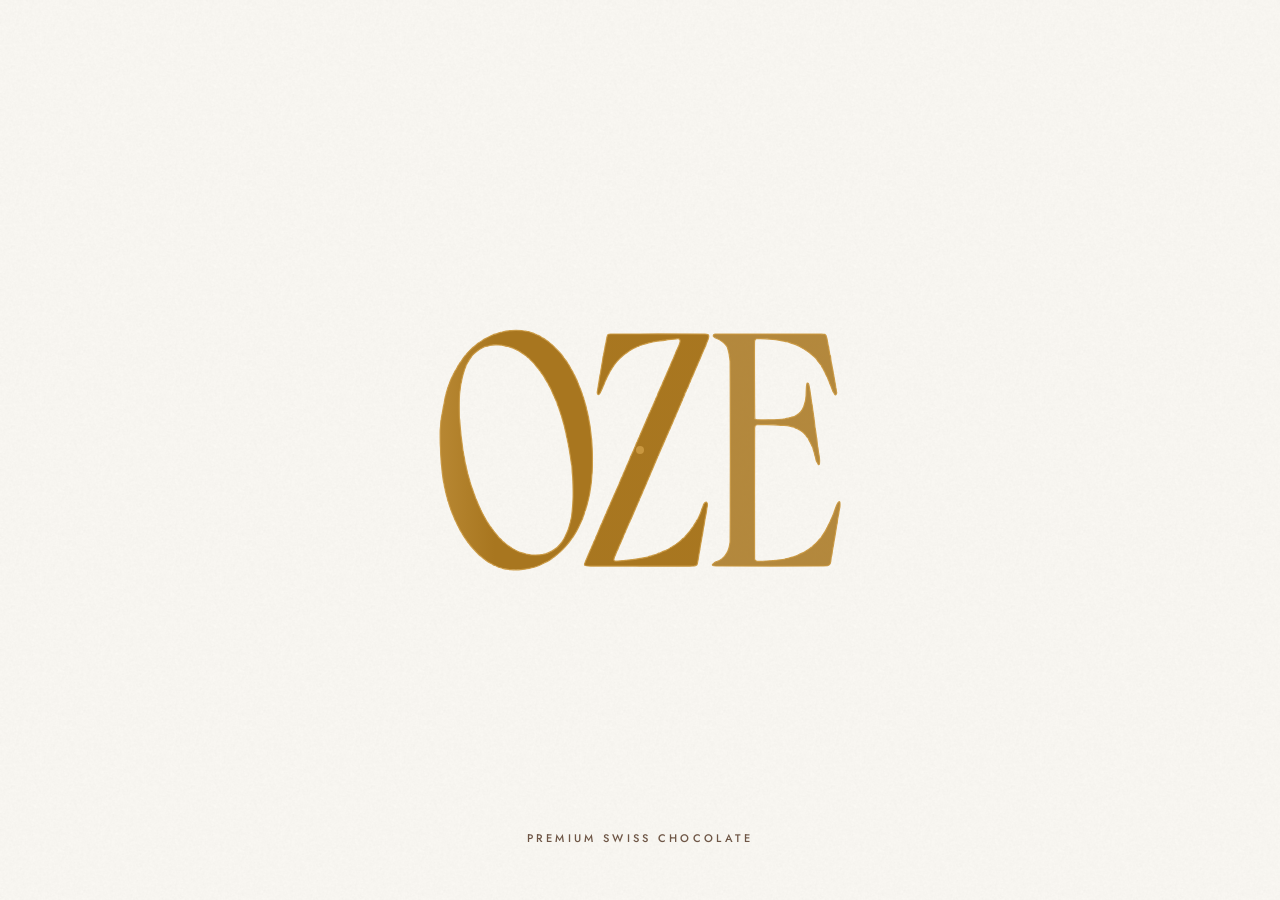
==== commit 96ee753d: "Header button label: Order now (AR: اطلب الآن) Co-Authored-By: Claude Haiku 5.5 <noreply@anthropic.c" ====
--- a/index.html
+++ b/index.html
@@ -1,349 +1,349 @@
-<!doctype html>
-<html lang="en">
-<head>
-<meta charset="utf-8">
-<meta name="viewport" content="width=device-width,initial-scale=1,viewport-fit=cover">
-<title>OZE — Premium Swiss Chocolate · Riyadh</title>
-<meta name="description" content="OZE — premium Swiss chocolate in Riyadh. Flavors, gift boxes and chocolate for weddings, engagements and every occasion. King Abdullah Rd, Al Mohammadiyyah.">
-<meta name="theme-color" content="#FFFDF8">
-<meta name="robots" content="index,follow,max-image-preview:large">
-<link rel="canonical" href="https://oze-chocolate.vercel.app/">
-<link rel="alternate" hreflang="en" href="https://oze-chocolate.vercel.app/">
-<link rel="alternate" hreflang="ar" href="https://oze-chocolate.vercel.app/ar/">
-<link rel="alternate" hreflang="x-default" href="https://oze-chocolate.vercel.app/">
-<meta property="og:type" content="website">
-<meta property="og:site_name" content="OZE">
-<meta property="og:url" content="https://oze-chocolate.vercel.app/">
-<meta property="og:title" content="OZE — Premium Swiss Chocolate · Riyadh">
-<meta property="og:description" content="Premium Swiss chocolate in Riyadh. Flavors, gift boxes and chocolate for weddings and engagements. Working hours 1:00 PM – 11:00 PM, Friday 3:00 PM – 11:00 PM.">
-<meta property="og:image" content="https://oze-chocolate.vercel.app/assets/img/og-image.png">
-<meta property="og:image:width" content="1200">
-<meta property="og:image:height" content="630">
-<meta property="og:image:alt" content="OZE premium Swiss chocolate being poured">
-<meta property="og:locale" content="en_US">
-<meta property="og:locale:alternate" content="ar_SA">
-<meta name="twitter:card" content="summary_large_image">
-<meta name="twitter:title" content="OZE — Premium Swiss Chocolate · Riyadh">
-<meta name="twitter:description" content="Premium Swiss chocolate in Riyadh for gifts, weddings and every occasion.">
-<meta name="twitter:image" content="https://oze-chocolate.vercel.app/assets/img/og-image.png">
-<link rel="icon" type="image/png" sizes="32x32" href="assets/img/icon-32.png">
-<link rel="icon" type="image/png" sizes="192x192" href="assets/img/icon-192.png">
-<link rel="apple-touch-icon" sizes="180x180" href="assets/img/icon-180.png">
-<link rel="preload" href="assets/fonts/abril.woff2" as="font" type="font/woff2" crossorigin>
-<link rel="preload" href="assets/fonts/jost.woff2" as="font" type="font/woff2" crossorigin>
-<link rel="stylesheet" href="assets/styles.css">
-<script type="application/ld+json">
-{"@context":"https://schema.org","@graph":[
-{"@type":"WebSite","@id":"https://oze-chocolate.vercel.app/#website","url":"https://oze-chocolate.vercel.app/","name":"OZE","alternateName":["أوز"],"inLanguage":["en","ar"],"publisher":{"@id":"https://oze-chocolate.vercel.app/#shop"}},
-{"@type":"ChocolateShop","@id":"https://oze-chocolate.vercel.app/#shop","name":"OZE","alternateName":["أوز"],"url":"https://oze-chocolate.vercel.app/","logo":"https://oze-chocolate.vercel.app/assets/img/icon-512.png","image":"https://oze-chocolate.vercel.app/assets/img/pour-poster-d.jpg","description":"OZE is a premium Swiss chocolate shop in Riyadh. Handcrafted signature pieces, gift boxes, and chocolate for weddings, engagements, gatherings and gifts. Also known as أوز: شوكولاتة سويسرية فاخرة في الرياض.","telephone":"+966551004442","sameAs":["https://www.instagram.com/ozeksa"],"hasMap":"https://maps.app.goo.gl/UGUijWdSoDEHStFbA","geo":{"@type":"GeoCoordinates","latitude":24.7232009,"longitude":46.6520852},"address":{"@type":"PostalAddress","streetAddress":"King Abdullah Rd, Al Mohammadiyyah","addressLocality":"Riyadh","addressRegion":"Riyadh Province","addressCountry":"SA"},"areaServed":{"@type":"City","name":"Riyadh"},"contactPoint":{"@type":"ContactPoint","telephone":"+966551004442","contactType":"sales","areaServed":"SA","availableLanguage":["English","Arabic"]},"knowsLanguage":["English","Arabic"],"openingHoursSpecification":[{"@type":"OpeningHoursSpecification","dayOfWeek":["Saturday","Sunday","Monday","Tuesday","Wednesday","Thursday"],"opens":"13:00","closes":"23:00"},{"@type":"OpeningHoursSpecification","dayOfWeek":"Friday","opens":"15:00","closes":"23:00"}],"hasOfferCatalog":{"@type":"OfferCatalog","name":"OZE chocolates","itemListElement":[{"@type":"Offer","itemOffered":{"@type":"Product","name":"The OZE Seal","description":"Smooth milk chocolate with the red OZE seal on top."}},{"@type":"Offer","itemOffered":{"@type":"Product","name":"The Gilded Dome","description":"Chocolate dome covered in glossy ganache and finished with gold leaf."}},{"@type":"Offer","itemOffered":{"@type":"Product","name":"Cocoa Praline","description":"Hazelnut and caramel centre, dusted with gold and rolled in pure cocoa."}},{"@type":"Offer","itemOffered":{"@type":"Product","name":"Pistachio Kunafa","description":"Golden kunafa cups filled with pistachio cream, served beside white chocolate rose bites."}},{"@type":"Offer","itemOffered":{"@type":"Product","name":"Rose Kunafa","description":"Crisp kunafa wrapped around soft chocolate and finished with a touch of rose."}},{"@type":"Offer","itemOffered":{"@type":"Product","name":"The Crown","description":"Tall centrepiece of caramel shards and dark chocolate, made for the middle of the table."}}]}}
-]}
-</script>
-</head>
-<body>
-
-<svg width="0" height="0" style="position:absolute" aria-hidden="true">
-  <defs>
-    <linearGradient id="ozeGold" x1="0" y1="1" x2="1" y2="0"><stop offset="0" stop-color="#A8761F"/><stop offset=".5" stop-color="#D3A655"/><stop offset="1" stop-color="#ECC987"/></linearGradient>
-    <linearGradient id="ozeShine" gradientUnits="userSpaceOnUse" x1="-700" y1="0" x2="0" y2="0"><stop offset="0" stop-color="#A8761F"/><stop offset=".38" stop-color="#D3A655"/><stop offset=".5" stop-color="#FFF4D6"/><stop offset=".62" stop-color="#D3A655"/><stop offset="1" stop-color="#A8761F"/></linearGradient>
-    <linearGradient id="ribbonGrad" x1="0" y1="0" x2="1" y2="1"><stop offset="0" stop-color="#F7E2B0"/><stop offset=".45" stop-color="#D3A655"/><stop offset="1" stop-color="#9C6B1C"/></linearGradient>
-    <linearGradient id="ribbonDark" x1="0" y1="0" x2="0" y2="1"><stop offset="0" stop-color="#B8862F"/><stop offset="1" stop-color="#7A5214"/></linearGradient>
-    <radialGradient id="wax" cx=".38" cy=".32" r=".8"><stop offset="0" stop-color="#FF5A5E"/><stop offset=".35" stop-color="#E3262F"/><stop offset=".8" stop-color="#A9111A"/><stop offset="1" stop-color="#7A0A10"/></radialGradient>
-    <symbol id="oze-logo"></symbol>
-  </defs>
-</svg>
-
-<!-- intro -->
-<div class="intro" aria-hidden="true">
-  <div class="intro__half intro__half--a"><svg class="intro__mark"></svg></div>
-  <div class="intro__half intro__half--b"><svg class="intro__mark"></svg></div>
-  <span class="intro__seam"></span>
-  <div class="intro__meta label">Premium Swiss Chocolate</div>
-</div>
-
-<!-- header -->
-<header class="header">
-  <nav class="header__nav label" aria-label="Sections">
-    <a href="#signatures" data-go="2">Flavors</a>
-    <a href="#occasions" data-go="3">Occasions</a>
-    <a href="#bespoke" data-go="4">Bespoke</a>
-    <a href="#contact" data-go="5">Contact</a>
-  </nav>
-  <a href="#home" class="header__logo" data-go="0" aria-label="OZE, back to start"><svg viewBox="0 0 701 419.2"><use href="#oze-logo" fill="url(#ozeGold)"/></svg></a>
-  <div class="header__right">
-    <a class="tlink lang" href="ar/" lang="ar" hreflang="ar">العربية</a>
-    <a class="tlink" href="https://wa.me/966551004442" target="_blank" rel="noopener">Order on WhatsApp <span class="ln"></span></a>
-    <button class="menu-btn" aria-label="Open menu" data-menu-open><i></i></button>
-  </div>
-</header>
-
-<nav class="dots" aria-label="Go to section">
-  <button data-go="0"><span>Welcome</span><i></i></button>
-  <button data-go="1"><span>Sealed by hand</span><i></i></button>
-  <button data-go="2"><span>Flavors</span><i></i></button>
-  <button data-go="3"><span>Occasions</span><i></i></button>
-  <button data-go="4"><span>Bespoke</span><i></i></button>
-  <button data-go="5"><span>Contact</span><i></i></button>
-</nav>
-
-<div class="scroll-hint label" aria-hidden="true"><i></i>Scroll</div>
-
-<div class="menu paper" aria-hidden="true">
-  <button class="menu__close" aria-label="Close menu" data-menu-close></button>
-  <button class="m" data-go="0"><small>01</small>Welcome</button>
-  <button class="m" data-go="2"><small>02</small>Flavors</button>
-  <button class="m" data-go="3"><small>03</small>Occasions</button>
-  <button class="m" data-go="4"><small>04</small>Bespoke</button>
-  <button class="m" data-go="5"><small>05</small>Contact</button>
-</div>
-
-<main class="stage">
-
-  <!-- 1 · welcome -->
-  <section class="scene s-hero is-on" id="home" data-theme="dark" aria-label="Welcome">
-    <div class="media"><video muted playsinline preload="auto" aria-hidden="true"></video></div>
-    <div class="shade"></div>
-    <div class="hero__body">
-      <h1 class="d hero__title">
-        <span class="mask"><span>Premium</span></span>
-        <span class="mask"><span class="gold">Swiss</span></span>
-        <span class="mask"><span>Chocolate</span></span>
-      </h1>
-      <div class="hero__side">
-        <p>Handcrafted chocolate for gifts, weddings and every occasion, in the heart of Riyadh.</p>
-        <p class="hours-line">Working hours <b>1:00 PM – 11:00 PM</b><br>Friday <b>3:00 PM – 11:00 PM</b></p>
-        <div class="acts">
-          <a class="btn btn--gold" href="https://wa.me/966551004442" target="_blank" rel="noopener"><span class="roll"><span>Order now</span><span>Order now</span></span><span class="ln"></span></a>
-          <button class="tlink" data-go="2">Our chocolates</button>
-        </div>
-      </div>
-    </div>
-  </section>
-
-  <!-- 2 · sealed by hand -->
-  <section class="scene s-seal" data-theme="dark" aria-label="Sealed by hand">
-    <div class="media"><video muted playsinline loop preload="none" aria-hidden="true"></video></div>
-    <div class="shade"></div>
-    <div class="seal-wrap">
-      <div class="seal" aria-hidden="true">
-        <span class="ripple"></span>
-        <svg viewBox="0 0 240 240">
-          <path d="M225.7,120.0 219.8,131.2 220.4,142.9 214.2,152.9 210.1,163.4 205.2,173.5 196.5,181.0 190.8,190.8 182.9,198.9 177.5,211.5 162.2,207.5 152.6,213.1 141.6,214.7 131.4,221.5 120.0,221.4 109.2,216.2 97.0,220.8 85.9,217.5 73.5,216.5 66.4,205.4 59.1,196.3 51.7,188.3 41.7,182.5 37.9,171.6 31.9,162.4 27.3,152.4 25.7,141.5 14.9,131.8 20.4,120.0 18.2,108.5 22.4,97.7 24.7,86.6 29.9,76.6 34.4,66.2 42.1,57.8 50.4,50.4 51.7,34.4 65.0,32.4 75.6,27.8 86.5,24.2 98.0,23.8 109.0,22.5 120.0,21.5 130.9,23.6 142.7,20.7 154.8,20.6 164.4,27.7 172.8,36.0 184.3,39.3 192.4,47.6 195.4,59.8 203.0,67.9 212.7,75.4 214.2,87.0 226.6,95.7 218.7,108.9Z" fill="#5E070C" transform="translate(2 5)" opacity=".55"/>
-          <path d="M225.7,120.0 219.8,131.2 220.4,142.9 214.2,152.9 210.1,163.4 205.2,173.5 196.5,181.0 190.8,190.8 182.9,198.9 177.5,211.5 162.2,207.5 152.6,213.1 141.6,214.7 131.4,221.5 120.0,221.4 109.2,216.2 97.0,220.8 85.9,217.5 73.5,216.5 66.4,205.4 59.1,196.3 51.7,188.3 41.7,182.5 37.9,171.6 31.9,162.4 27.3,152.4 25.7,141.5 14.9,131.8 20.4,120.0 18.2,108.5 22.4,97.7 24.7,86.6 29.9,76.6 34.4,66.2 42.1,57.8 50.4,50.4 51.7,34.4 65.0,32.4 75.6,27.8 86.5,24.2 98.0,23.8 109.0,22.5 120.0,21.5 130.9,23.6 142.7,20.7 154.8,20.6 164.4,27.7 172.8,36.0 184.3,39.3 192.4,47.6 195.4,59.8 203.0,67.9 212.7,75.4 214.2,87.0 226.6,95.7 218.7,108.9Z" fill="url(#wax)"/>
-          <circle cx="120" cy="120" r="78" fill="none" stroke="#8E0D14" stroke-width="3" opacity=".7"/>
-          <circle cx="120" cy="121.5" r="78" fill="none" stroke="#FF8A8D" stroke-width="1.2" opacity=".35"/>
-          <svg x="62" y="86.5" width="116" height="69.4" viewBox="0 0 701 419.2"><use href="#oze-logo" fill="#FF9A9C" opacity=".45" transform="translate(-6 -8)"/></svg>
-          <svg x="62" y="86.5" width="116" height="69.4" viewBox="0 0 701 419.2"><use href="#oze-logo" fill="#6E0910" opacity=".8" transform="translate(6 10)"/></svg>
-          <svg x="62" y="86.5" width="116" height="69.4" viewBox="0 0 701 419.2"><use href="#oze-logo" fill="#C81C25"/></svg>
-          <ellipse cx="88" cy="62" rx="40" ry="13" fill="#FFFFFF" opacity=".16" transform="rotate(-28 88 62)"/>
-        </svg>
-      </div>
-      <div class="seal-copy">
-        <h2 class="d">Sealed by <span class="gold">hand.</span></h2>
-        <p>Every piece is finished by hand and sealed with care, ready to be shared or given.</p>
-      </div>
-    </div>
-  </section>
-
-  <!-- 3 · signatures -->
-  <section class="scene s-sig paper" id="signatures" data-theme="light" aria-label="Flavors">
-    <div class="inner">
-      <div class="sig__text">
-        <div class="sig__head"><h2 class="d" style="font-size:clamp(24px,2.2vw,36px)">Our flavors</h2><div class="sig__count"><b data-sig-n>01</b> <span>/ 06</span></div></div>
-        <div class="sig__names">
-          <h3 class="d sig__name">The OZE Seal</h3>
-          <h3 class="d sig__name">The Gilded Dome</h3>
-          <h3 class="d sig__name">Cocoa Praline</h3>
-          <h3 class="d sig__name">Pistachio Kunafa</h3>
-          <h3 class="d sig__name">Rose Kunafa</h3>
-          <h3 class="d sig__name">The Crown</h3>
-        </div>
-        <div class="sig__descs">
-          <p class="sig__desc">Smooth milk chocolate with our red seal on top. The piece our guests know us by.</p>
-          <p class="sig__desc">A chocolate dome covered in glossy ganache and finished with a leaf of gold.</p>
-          <p class="sig__desc">A hazelnut and caramel centre, dusted with gold and rolled in pure cocoa.</p>
-          <p class="sig__desc">Golden kunafa cups filled with pistachio cream, served beside white chocolate rose bites.</p>
-          <p class="sig__desc">Crisp kunafa wrapped around soft chocolate and finished with a touch of rose.</p>
-          <p class="sig__desc">A tall centrepiece of caramel shards and dark chocolate, made for the middle of the table.</p>
-        </div>
-        <div class="sig__thumbs" role="tablist" aria-label="Choose a piece"><button class="th" data-sig="0" aria-label="The OZE Seal"><img src="assets/img/seal-m.webp" alt="" decoding="async"></button><button class="th" data-sig="1" aria-label="The Gilded Dome"><img src="assets/img/dome-m.webp" alt="" decoding="async"></button><button class="th" data-sig="2" aria-label="Cocoa Praline"><img src="assets/img/praline-m.webp" alt="" decoding="async"></button><button class="th" data-sig="3" aria-label="Pistachio Kunafa"><img src="assets/img/kunafa-m.webp" alt="" decoding="async"></button><button class="th" data-sig="4" aria-label="Rose Kunafa"><img src="assets/img/pedestal-m.webp" alt="" decoding="async"></button><button class="th" data-sig="5" aria-label="The Crown"><img src="assets/img/crown-m.webp" alt="" decoding="async"></button></div>
-        <div><a class="tlink" href="https://www.instagram.com/ozeksa" target="_blank" rel="noopener">See more on Instagram <span class="ln"></span></a></div>
-      </div>
-      <div class="sig__frame">
-        <span class="sig__num" data-sig-n2>01</span>
-        <figure><img src="assets/img/seal-m.webp" srcset="assets/img/seal-m.webp 1080w, assets/img/seal.webp 1392w" sizes="(max-width:900px) 100vw, 45vw" alt="OZE chocolates with red seals" decoding="async"></figure>
-        <figure><img src="assets/img/dome-m.webp" srcset="assets/img/dome-m.webp 1080w, assets/img/dome.webp 1848w" sizes="(max-width:900px) 100vw, 45vw" alt="A chocolate dome covered in ganache with gold leaf" decoding="async"></figure>
-        <figure><img src="assets/img/praline-m.webp" srcset="assets/img/praline-m.webp 1080w, assets/img/praline.webp 1828w" sizes="(max-width:900px) 100vw, 45vw" alt="A praline cut in half, resting in cocoa" decoding="async"></figure>
-        <figure><img src="assets/img/kunafa-m.webp" srcset="assets/img/kunafa-m.webp 1080w, assets/img/kunafa.webp 1904w" sizes="(max-width:900px) 100vw, 45vw" alt="A platter of pistachio kunafa and rose bites" decoding="async"></figure>
-        <figure><img src="assets/img/pedestal-m.webp" srcset="assets/img/pedestal-m.webp 1080w, assets/img/pedestal.webp 1764w" sizes="(max-width:900px) 100vw, 45vw" alt="Rose kunafa rounds on a glass stand" decoding="async"></figure>
-        <figure><img src="assets/img/crown-m.webp" srcset="assets/img/crown-m.webp 1080w, assets/img/crown.webp 1908w" sizes="(max-width:900px) 100vw, 45vw" alt="A centrepiece of caramel shards and chocolate" decoding="async"></figure>
-      </div>
-    </div>
-  </section>
-
-  <!-- 4 · the box → occasions -->
-  <section class="scene s-box paper" id="occasions" data-theme="light" aria-label="Occasions">
-    <div class="box-copy">
-      <h2 class="d">Open <span class="gold">the box.</span></h2>
-      <p class="lead" style="text-align:center">Scroll to see the occasions we prepare for.</p>
-    </div>
-    <div class="gift" aria-hidden="true">
-      <div class="gift__shadow"></div>
-      <div class="gift__base"><div class="ribbon ribbon--h"></div><div class="ribbon ribbon--v"></div></div>
-      <div class="gift__inside"></div>
-      <div class="gift__lid"><div class="ribbon ribbon--v"></div></div>
-      <svg class="bow" viewBox="0 0 200 130">
-        <path class="tail" d="M94 72 L66 126 L78 119 L86 129 L104 76 Z" fill="url(#ribbonDark)"/>
-        <path class="tail" d="M106 72 L134 126 L122 119 L114 129 L96 76 Z" fill="url(#ribbonDark)"/>
-        <g class="loop loop--l"><path d="M100 66 C76 18 18 16 20 56 C22 94 74 90 100 72 Z" fill="url(#ribbonGrad)"/><path d="M100 68 C80 44 44 42 40 58 C46 70 76 74 100 70 Z" fill="#7A5214" opacity=".45"/></g>
-        <g class="loop loop--r"><path d="M100 66 C124 18 182 16 180 56 C178 94 126 90 100 72 Z" fill="url(#ribbonGrad)"/><path d="M100 68 C120 44 156 42 160 58 C154 70 124 74 100 70 Z" fill="#7A5214" opacity=".45"/></g>
-        <rect class="knot" x="86" y="56" width="28" height="24" rx="8" fill="url(#ribbonGrad)"/>
-      </svg>
-      <svg class="tag" viewBox="0 0 100 112">
-        <path d="M30 0 L40 22" stroke="#8A6420" stroke-width="1.6" fill="none"/>
-        <path d="M50 16c11 0 19 7 20 17 10 1 17 9 17 20s-7 19-17 20c-1 10-9 17-20 17s-19-7-20-17c-10-1-17-9-17-20s7-19 17-20c1-10 9-17 20-17Z" fill="#4A2A1A"/>
-        <svg x="27" y="40" width="46" height="27.5" viewBox="0 0 701 419.2"><use href="#oze-logo" fill="url(#ozeGold)"/></svg>
-      </svg>
-    </div>
-    <div class="occ">
-      <div class="occ__img"><img src="assets/img/wedding-m.webp" srcset="assets/img/wedding-m.webp 1080w, assets/img/wedding.webp 1860w" sizes="100vw" alt="OZE chocolates on a wedding table with flowers" style="object-position:50% 66%" decoding="async"></div>
-      <div class="occ__img"><img src="assets/img/domes-m.webp" srcset="assets/img/domes-m.webp 1080w, assets/img/domes.webp 1892w" sizes="100vw" alt="White dome desserts personalised with an initial" style="object-position:50% 52%" decoding="async"></div>
-      <div class="occ__img"><img src="assets/img/service-m.webp" srcset="assets/img/service-m.webp 1080w, assets/img/service.webp 1872w" sizes="100vw" alt="A chocolate tray served by staff in white gloves" style="object-position:50% 64%" decoding="async"></div>
-      <div class="occ__img"><img src="assets/img/box-m.webp" srcset="assets/img/box-m.webp 1080w, assets/img/box.webp 1848w" sizes="100vw" alt="OZE gift boxes filled with chocolates" style="object-position:50% 64%" decoding="async"></div>
-      <div class="occ__veil"></div>
-      <div class="occ__text">
-        <div class="occ__names">
-          <div class="occ__name"><h3 class="d">Weddings</h3></div>
-          <div class="occ__name"><h3 class="d">Engagements</h3></div>
-          <div class="occ__name"><h3 class="d">Gatherings</h3></div>
-          <div class="occ__name"><h3 class="d">Gifts</h3></div>
-        </div>
-        <div class="occ__side">
-          <div class="occ__descs">
-            <p>Chocolate trays and table centrepieces designed to match the colours of your wedding.</p>
-            <p>Small pieces with your initials on them, for an engagement your guests will remember.</p>
-            <p>Our team serves the chocolate to your guests at receptions, majlis and family gatherings.</p>
-            <p>Gift boxes in every size, wrapped and ready to give.</p>
-          </div>
-          <div class="occ__count label"><b data-occ-n>01</b><span class="bar"><i></i></span>04</div>
-        </div>
-      </div>
-    </div>
-  </section>
-
-  <!-- 5 · bespoke -->
-  <section class="scene s-bespoke" id="bespoke" data-theme="light" aria-label="Bespoke">
-    <div class="blinds" aria-hidden="true"><i></i><i></i><i></i><i></i><i></i><i></i></div>
-    <div class="inner">
-      <div class="bes__head">
-        <h2 class="d">Made for<br><span class="gold">your occasion.</span></h2>
-        <p>Tell us about your event and we will prepare everything for you, down to the last piece.</p>
-      </div>
-      <div class="steps">
-        <article class="step"><div class="step__n">01</div><h3 class="d">Tell us the occasion</h3><p>A wedding, an engagement, a company event or a simple gift.</p></article>
-        <article class="step"><div class="step__n">02</div><h3 class="d">Choose how to serve it</h3><p>Chocolate trays, gift boxes or a full table set up for your guests.</p></article>
-        <article class="step"><div class="step__n">03</div><h3 class="d">Make it personal</h3><p>We add your names, initials or company logo to the chocolate.</p></article>
-      </div>
-      <div class="bes__cta"><button class="btn btn--gold" data-go="5"><span class="roll"><span>Plan your occasion</span><span>Plan your occasion</span></span><span class="ln"></span></button></div>
-    </div>
-  </section>
-
-  <!-- 6 · contact -->
-  <section class="scene s-contact paper" id="contact" data-theme="light" aria-label="Contact">
-    <div class="inner">
-      <div class="c-center">
-        <svg class="c-logo" viewBox="0 0 701 419.2" role="img" aria-label="OZE"><use href="#oze-logo" fill="url(#ozeGold)"/></svg>
-        <p class="tagline">Premium Swiss Chocolate</p>
-        <div class="hours"><div><b>Working hours</b> &nbsp;1:00 PM – 11:00 PM</div><div><b>Friday</b> &nbsp;3:00 PM – 11:00 PM</div></div>
-        <div class="c-status"><i class="dot" data-dot></i><span data-status>Open now</span></div>
-      </div>
-
-      <div class="tabs" role="tablist">
-        <button class="on" data-tab="0" role="tab">Request</button>
-        <button data-tab="1" role="tab">Contact</button>
-        <button data-tab="2" role="tab">Location</button>
-      </div>
-
-      <div class="pane pane--form on" data-pane="0">
-        <h3 class="d col-title">Plan your occasion</h3>
-        <p class="ask">Leave your details and we will call you back.</p>
-        <form class="form" novalidate>
-          <div class="form__fields">
-            <div class="row2">
-              <div class="field"><input id="f-name" name="name" type="text" placeholder=" " autocomplete="name" required><label for="f-name">Your name</label></div>
-              <div class="field"><input id="f-phone" name="phone" type="tel" placeholder=" " autocomplete="tel" required><label for="f-phone">Phone number</label></div>
-            </div>
-            <div class="chips" role="radiogroup" aria-label="Occasion">
-              <input type="radio" name="occasion" id="o1" value="Wedding" checked><label for="o1">Wedding</label>
-              <input type="radio" name="occasion" id="o2" value="Engagement"><label for="o2">Engagement</label>
-              <input type="radio" name="occasion" id="o3" value="Company event"><label for="o3">Company event</label>
-              <input type="radio" name="occasion" id="o4" value="Gift"><label for="o4">Gift</label>
-            </div>
-            <div class="row2">
-              <div class="field"><input id="f-date" name="date" type="text" placeholder=" " onfocus="this.type='date'"><label for="f-date">Event date</label></div>
-              <div class="field"><input id="f-guests" name="guests" type="number" min="1" inputmode="numeric" placeholder=" "><label for="f-guests">Number of guests</label></div>
-            </div>
-            <div class="field"><textarea id="f-msg" name="message" rows="2" placeholder=" "></textarea><label for="f-msg">Anything else we should know?</label></div>
-            <div><button class="btn btn--gold" type="submit"><span class="roll"><span>Send request</span><span>Send request</span></span><span class="ln"></span></button></div>
-            <p class="note" data-note></p>
-          </div>
-          <div class="form__done" role="status"><h4 class="d">Thank you.</h4><p class="note">We received your request and will call you soon.</p></div>
-        </form>
-      </div>
-
-      <div class="pane pane--links" data-pane="1">
-        <h3 class="d col-title">Visit us</h3>
-        <div class="links">
-          <a class="link" href="https://wa.me/966551004442" target="_blank" rel="noopener">
-            <span class="ico"><svg viewBox="0 0 24 24"><path class="draw" style="--len:60" d="M12 3.2a8.8 8.8 0 0 0-7.6 13.2L3.3 20.7l4.4-1.1A8.8 8.8 0 1 0 12 3.2Z"/><path class="draw" style="--len:40" d="M9.3 8.6c.2-.5.5-.6.8-.6h.4c.2 0 .4.1.5.4l.7 1.6c.1.3 0 .5-.1.6l-.5.6c-.1.2-.2.4 0 .6a7 7 0 0 0 3.2 3c.2.1.4 0 .5-.1l.6-.7c.2-.2.4-.2.6-.1l1.6.7c.3.1.4.3.4.5v.4c0 .4-.2.8-.6 1.1-.6.4-1.4.5-2.4.2a9.3 9.3 0 0 1-5.6-5.4c-.3-.9-.2-1.7.1-2.2Z"/></svg></span>
-            <span><span class="lab">WhatsApp</span><span class="val">Message us</span></span><span class="ln"></span>
-          </a>
-          <a class="link" href="tel:+966551004442">
-            <span class="ico"><svg viewBox="0 0 24 24"><path class="draw" style="--len:64" d="M6.6 3.6h2.5l1.4 3.9-1.9 1.3a10.4 10.4 0 0 0 6.6 6.6l1.3-1.9 3.9 1.4v2.5a2 2 0 0 1-2.2 2A16.4 16.4 0 0 1 4.6 5.8a2 2 0 0 1 2-2.2Z"/></svg></span>
-            <span><span class="lab">Call</span><span class="val">+966 55 100 4442</span></span><span class="ln"></span>
-          </a>
-          <a class="link" href="https://www.instagram.com/ozeksa" target="_blank" rel="noopener">
-            <span class="ico"><svg viewBox="0 0 24 24"><rect class="draw" style="--len:70" x="3.6" y="3.6" width="16.8" height="16.8" rx="5"/><circle class="draw" style="--len:26" cx="12" cy="12" r="4"/><circle class="f" cx="17.1" cy="6.9" r=".95"/></svg></span>
-            <span><span class="lab">Instagram</span><span class="val">@ozeksa</span></span><span class="ln"></span>
-          </a>
-        </div>
-        <div class="dlv">
-          <h4 class="d dlv__title">Delivery apps</h4>
-          <div class="dlv__tiles">
-            <div class="dlv__tile" role="img" aria-label="The Chefz"><span class="dlv__logo dlv__logo--chefz">The Chefz</span></div>
-            <div class="dlv__tile" role="img" aria-label="Jahez"><span class="dlv__logo dlv__logo--jahez">jahez</span></div>
-          </div>
-        </div>
-      </div>
-
-      <div class="pane pane--map" data-pane="2">
-        <div class="map" data-lat="24.7232009" data-lng="46.6520852">
-          <div class="map__tag"><i></i>Find us in Riyadh</div>
-          <div class="map__art" aria-hidden="true">
-            <svg viewBox="0 0 400 225" preserveAspectRatio="xMidYMid slice">
-              <g fill="none" stroke-linecap="round">
-                <path d="M40 -10 L60 240M200 -10 L214 240M360 -10 L340 240M-10 100 L420 85M-10 30 L420 5" stroke="#C9973F" stroke-opacity=".18"/>
-                <path d="M120 -10 L150 240M300 -10 L268 240" stroke="#C9973F" stroke-opacity=".35" stroke-width="3"/>
-                <path d="M-10 150 C80 140 160 120 232 104 S360 70 420 60" stroke="#C9973F" stroke-width="8" stroke-opacity=".5"/>
-                <path d="M-10 150 C80 140 160 120 232 104 S360 70 420 60" stroke="#FFFDF8" stroke-width="3"/>
-              </g>
-              <text x="44" y="140" fill="#A8761F" font-size="7" letter-spacing="2.4" font-family="Jost, sans-serif" transform="rotate(-6 44 140)">KING ABDULLAH RD</text>
-              <g transform="translate(232 70)"><path d="M0 34s-12-10.8-12-21.4a12 12 0 0 1 24 0C12 23.2 0 34 0 34Z" fill="url(#ozeGold)"/><circle cy="12.6" r="4.6" fill="#FFFDF8"/></g>
-            </svg>
-          </div>
-          <div class="map__gl" aria-label="Map showing the OZE boutique on King Abdullah Road"></div>
-          <div class="map__card"><span><b>OZE Boutique</b><small>King Abdullah Rd, Al Mohammadiyyah</small></span><a href="https://www.google.com/maps/dir/?api=1&amp;destination=24.7232009,46.6520852" target="_blank" rel="noopener">Directions</a></div>
-        </div>
-      </div>
-    </div>
-    <div class="c-foot"><span>© <span data-year>2026</span> OZE · Riyadh</span><span>King Abdullah Rd, Al Mohammadiyyah</span><span>Website by Eng. Osama Sharaf</span></div>
-  </section>
-</main>
-
-<div class="veil" aria-hidden="true"></div>
-<div class="cursor" aria-hidden="true"></div>
-
-<script src="assets/logo.js"></script>
-<script src="assets/vendor/gsap.min.js"></script>
-<script src="assets/app.js"></script>
-</body>
-</html>
+<!doctype html>
+<html lang="en">
+<head>
+<meta charset="utf-8">
+<meta name="viewport" content="width=device-width,initial-scale=1,viewport-fit=cover">
+<title>OZE — Premium Swiss Chocolate · Riyadh</title>
+<meta name="description" content="OZE — premium Swiss chocolate in Riyadh. Flavors, gift boxes and chocolate for weddings, engagements and every occasion. King Abdullah Rd, Al Mohammadiyyah.">
+<meta name="theme-color" content="#FFFDF8">
+<meta name="robots" content="index,follow,max-image-preview:large">
+<link rel="canonical" href="https://oze-chocolate.vercel.app/">
+<link rel="alternate" hreflang="en" href="https://oze-chocolate.vercel.app/">
+<link rel="alternate" hreflang="ar" href="https://oze-chocolate.vercel.app/ar/">
+<link rel="alternate" hreflang="x-default" href="https://oze-chocolate.vercel.app/">
+<meta property="og:type" content="website">
+<meta property="og:site_name" content="OZE">
+<meta property="og:url" content="https://oze-chocolate.vercel.app/">
+<meta property="og:title" content="OZE — Premium Swiss Chocolate · Riyadh">
+<meta property="og:description" content="Premium Swiss chocolate in Riyadh. Flavors, gift boxes and chocolate for weddings and engagements. Working hours 1:00 PM – 11:00 PM, Friday 3:00 PM – 11:00 PM.">
+<meta property="og:image" content="https://oze-chocolate.vercel.app/assets/img/og-image.png">
+<meta property="og:image:width" content="1200">
+<meta property="og:image:height" content="630">
+<meta property="og:image:alt" content="OZE premium Swiss chocolate being poured">
+<meta property="og:locale" content="en_US">
+<meta property="og:locale:alternate" content="ar_SA">
+<meta name="twitter:card" content="summary_large_image">
+<meta name="twitter:title" content="OZE — Premium Swiss Chocolate · Riyadh">
+<meta name="twitter:description" content="Premium Swiss chocolate in Riyadh for gifts, weddings and every occasion.">
+<meta name="twitter:image" content="https://oze-chocolate.vercel.app/assets/img/og-image.png">
+<link rel="icon" type="image/png" sizes="32x32" href="assets/img/icon-32.png">
+<link rel="icon" type="image/png" sizes="192x192" href="assets/img/icon-192.png">
+<link rel="apple-touch-icon" sizes="180x180" href="assets/img/icon-180.png">
+<link rel="preload" href="assets/fonts/abril.woff2" as="font" type="font/woff2" crossorigin>
+<link rel="preload" href="assets/fonts/jost.woff2" as="font" type="font/woff2" crossorigin>
+<link rel="stylesheet" href="assets/styles.css">
+<script type="application/ld+json">
+{"@context":"https://schema.org","@graph":[
+{"@type":"WebSite","@id":"https://oze-chocolate.vercel.app/#website","url":"https://oze-chocolate.vercel.app/","name":"OZE","alternateName":["أوز"],"inLanguage":["en","ar"],"publisher":{"@id":"https://oze-chocolate.vercel.app/#shop"}},
+{"@type":"ChocolateShop","@id":"https://oze-chocolate.vercel.app/#shop","name":"OZE","alternateName":["أوز"],"url":"https://oze-chocolate.vercel.app/","logo":"https://oze-chocolate.vercel.app/assets/img/icon-512.png","image":"https://oze-chocolate.vercel.app/assets/img/pour-poster-d.jpg","description":"OZE is a premium Swiss chocolate shop in Riyadh. Handcrafted signature pieces, gift boxes, and chocolate for weddings, engagements, gatherings and gifts. Also known as أوز: شوكولاتة سويسرية فاخرة في الرياض.","telephone":"+966551004442","sameAs":["https://www.instagram.com/ozeksa"],"hasMap":"https://maps.app.goo.gl/UGUijWdSoDEHStFbA","geo":{"@type":"GeoCoordinates","latitude":24.7232009,"longitude":46.6520852},"address":{"@type":"PostalAddress","streetAddress":"King Abdullah Rd, Al Mohammadiyyah","addressLocality":"Riyadh","addressRegion":"Riyadh Province","addressCountry":"SA"},"areaServed":{"@type":"City","name":"Riyadh"},"contactPoint":{"@type":"ContactPoint","telephone":"+966551004442","contactType":"sales","areaServed":"SA","availableLanguage":["English","Arabic"]},"knowsLanguage":["English","Arabic"],"openingHoursSpecification":[{"@type":"OpeningHoursSpecification","dayOfWeek":["Saturday","Sunday","Monday","Tuesday","Wednesday","Thursday"],"opens":"13:00","closes":"23:00"},{"@type":"OpeningHoursSpecification","dayOfWeek":"Friday","opens":"15:00","closes":"23:00"}],"hasOfferCatalog":{"@type":"OfferCatalog","name":"OZE chocolates","itemListElement":[{"@type":"Offer","itemOffered":{"@type":"Product","name":"The OZE Seal","description":"Smooth milk chocolate with the red OZE seal on top."}},{"@type":"Offer","itemOffered":{"@type":"Product","name":"The Gilded Dome","description":"Chocolate dome covered in glossy ganache and finished with gold leaf."}},{"@type":"Offer","itemOffered":{"@type":"Product","name":"Cocoa Praline","description":"Hazelnut and caramel centre, dusted with gold and rolled in pure cocoa."}},{"@type":"Offer","itemOffered":{"@type":"Product","name":"Pistachio Kunafa","description":"Golden kunafa cups filled with pistachio cream, served beside white chocolate rose bites."}},{"@type":"Offer","itemOffered":{"@type":"Product","name":"Rose Kunafa","description":"Crisp kunafa wrapped around soft chocolate and finished with a touch of rose."}},{"@type":"Offer","itemOffered":{"@type":"Product","name":"The Crown","description":"Tall centrepiece of caramel shards and dark chocolate, made for the middle of the table."}}]}}
+]}
+</script>
+</head>
+<body>
+
+<svg width="0" height="0" style="position:absolute" aria-hidden="true">
+  <defs>
+    <linearGradient id="ozeGold" x1="0" y1="1" x2="1" y2="0"><stop offset="0" stop-color="#A8761F"/><stop offset=".5" stop-color="#D3A655"/><stop offset="1" stop-color="#ECC987"/></linearGradient>
+    <linearGradient id="ozeShine" gradientUnits="userSpaceOnUse" x1="-700" y1="0" x2="0" y2="0"><stop offset="0" stop-color="#A8761F"/><stop offset=".38" stop-color="#D3A655"/><stop offset=".5" stop-color="#FFF4D6"/><stop offset=".62" stop-color="#D3A655"/><stop offset="1" stop-color="#A8761F"/></linearGradient>
+    <linearGradient id="ribbonGrad" x1="0" y1="0" x2="1" y2="1"><stop offset="0" stop-color="#F7E2B0"/><stop offset=".45" stop-color="#D3A655"/><stop offset="1" stop-color="#9C6B1C"/></linearGradient>
+    <linearGradient id="ribbonDark" x1="0" y1="0" x2="0" y2="1"><stop offset="0" stop-color="#B8862F"/><stop offset="1" stop-color="#7A5214"/></linearGradient>
+    <radialGradient id="wax" cx=".38" cy=".32" r=".8"><stop offset="0" stop-color="#FF5A5E"/><stop offset=".35" stop-color="#E3262F"/><stop offset=".8" stop-color="#A9111A"/><stop offset="1" stop-color="#7A0A10"/></radialGradient>
+    <symbol id="oze-logo"></symbol>
+  </defs>
+</svg>
+
+<!-- intro -->
+<div class="intro" aria-hidden="true">
+  <div class="intro__half intro__half--a"><svg class="intro__mark"></svg></div>
+  <div class="intro__half intro__half--b"><svg class="intro__mark"></svg></div>
+  <span class="intro__seam"></span>
+  <div class="intro__meta label">Premium Swiss Chocolate</div>
+</div>
+
+<!-- header -->
+<header class="header">
+  <nav class="header__nav label" aria-label="Sections">
+    <a href="#signatures" data-go="2">Flavors</a>
+    <a href="#occasions" data-go="3">Occasions</a>
+    <a href="#bespoke" data-go="4">Bespoke</a>
+    <a href="#contact" data-go="5">Contact</a>
+  </nav>
+  <a href="#home" class="header__logo" data-go="0" aria-label="OZE, back to start"><svg viewBox="0 0 701 419.2"><use href="#oze-logo" fill="url(#ozeGold)"/></svg></a>
+  <div class="header__right">
+    <a class="tlink lang" href="ar/" lang="ar" hreflang="ar">العربية</a>
+    <a class="tlink" href="https://wa.me/966551004442" target="_blank" rel="noopener">Order now <span class="ln"></span></a>
+    <button class="menu-btn" aria-label="Open menu" data-menu-open><i></i></button>
+  </div>
+</header>
+
+<nav class="dots" aria-label="Go to section">
+  <button data-go="0"><span>Welcome</span><i></i></button>
+  <button data-go="1"><span>Sealed by hand</span><i></i></button>
+  <button data-go="2"><span>Flavors</span><i></i></button>
+  <button data-go="3"><span>Occasions</span><i></i></button>
+  <button data-go="4"><span>Bespoke</span><i></i></button>
+  <button data-go="5"><span>Contact</span><i></i></button>
+</nav>
+
+<div class="scroll-hint label" aria-hidden="true"><i></i>Scroll</div>
+
+<div class="menu paper" aria-hidden="true">
+  <button class="menu__close" aria-label="Close menu" data-menu-close></button>
+  <button class="m" data-go="0"><small>01</small>Welcome</button>
+  <button class="m" data-go="2"><small>02</small>Flavors</button>
+  <button class="m" data-go="3"><small>03</small>Occasions</button>
+  <button class="m" data-go="4"><small>04</small>Bespoke</button>
+  <button class="m" data-go="5"><small>05</small>Contact</button>
+</div>
+
+<main class="stage">
+
+  <!-- 1 · welcome -->
+  <section class="scene s-hero is-on" id="home" data-theme="dark" aria-label="Welcome">
+    <div class="media"><video muted playsinline preload="auto" aria-hidden="true"></video></div>
+    <div class="shade"></div>
+    <div class="hero__body">
+      <h1 class="d hero__title">
+        <span class="mask"><span>Premium</span></span>
+        <span class="mask"><span class="gold">Swiss</span></span>
+        <span class="mask"><span>Chocolate</span></span>
+      </h1>
+      <div class="hero__side">
+        <p>Handcrafted chocolate for gifts, weddings and every occasion, in the heart of Riyadh.</p>
+        <p class="hours-line">Working hours <b>1:00 PM – 11:00 PM</b><br>Friday <b>3:00 PM – 11:00 PM</b></p>
+        <div class="acts">
+          <a class="btn btn--gold" href="https://wa.me/966551004442" target="_blank" rel="noopener"><span class="roll"><span>Order now</span><span>Order now</span></span><span class="ln"></span></a>
+          <button class="tlink" data-go="2">Our chocolates</button>
+        </div>
+      </div>
+    </div>
+  </section>
+
+  <!-- 2 · sealed by hand -->
+  <section class="scene s-seal" data-theme="dark" aria-label="Sealed by hand">
+    <div class="media"><video muted playsinline loop preload="none" aria-hidden="true"></video></div>
+    <div class="shade"></div>
+    <div class="seal-wrap">
+      <div class="seal" aria-hidden="true">
+        <span class="ripple"></span>
+        <svg viewBox="0 0 240 240">
+          <path d="M225.7,120.0 219.8,131.2 220.4,142.9 214.2,152.9 210.1,163.4 205.2,173.5 196.5,181.0 190.8,190.8 182.9,198.9 177.5,211.5 162.2,207.5 152.6,213.1 141.6,214.7 131.4,221.5 120.0,221.4 109.2,216.2 97.0,220.8 85.9,217.5 73.5,216.5 66.4,205.4 59.1,196.3 51.7,188.3 41.7,182.5 37.9,171.6 31.9,162.4 27.3,152.4 25.7,141.5 14.9,131.8 20.4,120.0 18.2,108.5 22.4,97.7 24.7,86.6 29.9,76.6 34.4,66.2 42.1,57.8 50.4,50.4 51.7,34.4 65.0,32.4 75.6,27.8 86.5,24.2 98.0,23.8 109.0,22.5 120.0,21.5 130.9,23.6 142.7,20.7 154.8,20.6 164.4,27.7 172.8,36.0 184.3,39.3 192.4,47.6 195.4,59.8 203.0,67.9 212.7,75.4 214.2,87.0 226.6,95.7 218.7,108.9Z" fill="#5E070C" transform="translate(2 5)" opacity=".55"/>
+          <path d="M225.7,120.0 219.8,131.2 220.4,142.9 214.2,152.9 210.1,163.4 205.2,173.5 196.5,181.0 190.8,190.8 182.9,198.9 177.5,211.5 162.2,207.5 152.6,213.1 141.6,214.7 131.4,221.5 120.0,221.4 109.2,216.2 97.0,220.8 85.9,217.5 73.5,216.5 66.4,205.4 59.1,196.3 51.7,188.3 41.7,182.5 37.9,171.6 31.9,162.4 27.3,152.4 25.7,141.5 14.9,131.8 20.4,120.0 18.2,108.5 22.4,97.7 24.7,86.6 29.9,76.6 34.4,66.2 42.1,57.8 50.4,50.4 51.7,34.4 65.0,32.4 75.6,27.8 86.5,24.2 98.0,23.8 109.0,22.5 120.0,21.5 130.9,23.6 142.7,20.7 154.8,20.6 164.4,27.7 172.8,36.0 184.3,39.3 192.4,47.6 195.4,59.8 203.0,67.9 212.7,75.4 214.2,87.0 226.6,95.7 218.7,108.9Z" fill="url(#wax)"/>
+          <circle cx="120" cy="120" r="78" fill="none" stroke="#8E0D14" stroke-width="3" opacity=".7"/>
+          <circle cx="120" cy="121.5" r="78" fill="none" stroke="#FF8A8D" stroke-width="1.2" opacity=".35"/>
+          <svg x="62" y="86.5" width="116" height="69.4" viewBox="0 0 701 419.2"><use href="#oze-logo" fill="#FF9A9C" opacity=".45" transform="translate(-6 -8)"/></svg>
+          <svg x="62" y="86.5" width="116" height="69.4" viewBox="0 0 701 419.2"><use href="#oze-logo" fill="#6E0910" opacity=".8" transform="translate(6 10)"/></svg>
+          <svg x="62" y="86.5" width="116" height="69.4" viewBox="0 0 701 419.2"><use href="#oze-logo" fill="#C81C25"/></svg>
+          <ellipse cx="88" cy="62" rx="40" ry="13" fill="#FFFFFF" opacity=".16" transform="rotate(-28 88 62)"/>
+        </svg>
+      </div>
+      <div class="seal-copy">
+        <h2 class="d">Sealed by <span class="gold">hand.</span></h2>
+        <p>Every piece is finished by hand and sealed with care, ready to be shared or given.</p>
+      </div>
+    </div>
+  </section>
+
+  <!-- 3 · signatures -->
+  <section class="scene s-sig paper" id="signatures" data-theme="light" aria-label="Flavors">
+    <div class="inner">
+      <div class="sig__text">
+        <div class="sig__head"><h2 class="d" style="font-size:clamp(24px,2.2vw,36px)">Our flavors</h2><div class="sig__count"><b data-sig-n>01</b> <span>/ 06</span></div></div>
+        <div class="sig__names">
+          <h3 class="d sig__name">The OZE Seal</h3>
+          <h3 class="d sig__name">The Gilded Dome</h3>
+          <h3 class="d sig__name">Cocoa Praline</h3>
+          <h3 class="d sig__name">Pistachio Kunafa</h3>
+          <h3 class="d sig__name">Rose Kunafa</h3>
+          <h3 class="d sig__name">The Crown</h3>
+        </div>
+        <div class="sig__descs">
+          <p class="sig__desc">Smooth milk chocolate with our red seal on top. The piece our guests know us by.</p>
+          <p class="sig__desc">A chocolate dome covered in glossy ganache and finished with a leaf of gold.</p>
+          <p class="sig__desc">A hazelnut and caramel centre, dusted with gold and rolled in pure cocoa.</p>
+          <p class="sig__desc">Golden kunafa cups filled with pistachio cream, served beside white chocolate rose bites.</p>
+          <p class="sig__desc">Crisp kunafa wrapped around soft chocolate and finished with a touch of rose.</p>
+          <p class="sig__desc">A tall centrepiece of caramel shards and dark chocolate, made for the middle of the table.</p>
+        </div>
+        <div class="sig__thumbs" role="tablist" aria-label="Choose a piece"><button class="th" data-sig="0" aria-label="The OZE Seal"><img src="assets/img/seal-m.webp" alt="" decoding="async"></button><button class="th" data-sig="1" aria-label="The Gilded Dome"><img src="assets/img/dome-m.webp" alt="" decoding="async"></button><button class="th" data-sig="2" aria-label="Cocoa Praline"><img src="assets/img/praline-m.webp" alt="" decoding="async"></button><button class="th" data-sig="3" aria-label="Pistachio Kunafa"><img src="assets/img/kunafa-m.webp" alt="" decoding="async"></button><button class="th" data-sig="4" aria-label="Rose Kunafa"><img src="assets/img/pedestal-m.webp" alt="" decoding="async"></button><button class="th" data-sig="5" aria-label="The Crown"><img src="assets/img/crown-m.webp" alt="" decoding="async"></button></div>
+        <div><a class="tlink" href="https://www.instagram.com/ozeksa" target="_blank" rel="noopener">See more on Instagram <span class="ln"></span></a></div>
+      </div>
+      <div class="sig__frame">
+        <span class="sig__num" data-sig-n2>01</span>
+        <figure><img src="assets/img/seal-m.webp" srcset="assets/img/seal-m.webp 1080w, assets/img/seal.webp 1392w" sizes="(max-width:900px) 100vw, 45vw" alt="OZE chocolates with red seals" decoding="async"></figure>
+        <figure><img src="assets/img/dome-m.webp" srcset="assets/img/dome-m.webp 1080w, assets/img/dome.webp 1848w" sizes="(max-width:900px) 100vw, 45vw" alt="A chocolate dome covered in ganache with gold leaf" decoding="async"></figure>
+        <figure><img src="assets/img/praline-m.webp" srcset="assets/img/praline-m.webp 1080w, assets/img/praline.webp 1828w" sizes="(max-width:900px) 100vw, 45vw" alt="A praline cut in half, resting in cocoa" decoding="async"></figure>
+        <figure><img src="assets/img/kunafa-m.webp" srcset="assets/img/kunafa-m.webp 1080w, assets/img/kunafa.webp 1904w" sizes="(max-width:900px) 100vw, 45vw" alt="A platter of pistachio kunafa and rose bites" decoding="async"></figure>
+        <figure><img src="assets/img/pedestal-m.webp" srcset="assets/img/pedestal-m.webp 1080w, assets/img/pedestal.webp 1764w" sizes="(max-width:900px) 100vw, 45vw" alt="Rose kunafa rounds on a glass stand" decoding="async"></figure>
+        <figure><img src="assets/img/crown-m.webp" srcset="assets/img/crown-m.webp 1080w, assets/img/crown.webp 1908w" sizes="(max-width:900px) 100vw, 45vw" alt="A centrepiece of caramel shards and chocolate" decoding="async"></figure>
+      </div>
+    </div>
+  </section>
+
+  <!-- 4 · the box → occasions -->
+  <section class="scene s-box paper" id="occasions" data-theme="light" aria-label="Occasions">
+    <div class="box-copy">
+      <h2 class="d">Open <span class="gold">the box.</span></h2>
+      <p class="lead" style="text-align:center">Scroll to see the occasions we prepare for.</p>
+    </div>
+    <div class="gift" aria-hidden="true">
+      <div class="gift__shadow"></div>
+      <div class="gift__base"><div class="ribbon ribbon--h"></div><div class="ribbon ribbon--v"></div></div>
+      <div class="gift__inside"></div>
+      <div class="gift__lid"><div class="ribbon ribbon--v"></div></div>
+      <svg class="bow" viewBox="0 0 200 130">
+        <path class="tail" d="M94 72 L66 126 L78 119 L86 129 L104 76 Z" fill="url(#ribbonDark)"/>
+        <path class="tail" d="M106 72 L134 126 L122 119 L114 129 L96 76 Z" fill="url(#ribbonDark)"/>
+        <g class="loop loop--l"><path d="M100 66 C76 18 18 16 20 56 C22 94 74 90 100 72 Z" fill="url(#ribbonGrad)"/><path d="M100 68 C80 44 44 42 40 58 C46 70 76 74 100 70 Z" fill="#7A5214" opacity=".45"/></g>
+        <g class="loop loop--r"><path d="M100 66 C124 18 182 16 180 56 C178 94 126 90 100 72 Z" fill="url(#ribbonGrad)"/><path d="M100 68 C120 44 156 42 160 58 C154 70 124 74 100 70 Z" fill="#7A5214" opacity=".45"/></g>
+        <rect class="knot" x="86" y="56" width="28" height="24" rx="8" fill="url(#ribbonGrad)"/>
+      </svg>
+      <svg class="tag" viewBox="0 0 100 112">
+        <path d="M30 0 L40 22" stroke="#8A6420" stroke-width="1.6" fill="none"/>
+        <path d="M50 16c11 0 19 7 20 17 10 1 17 9 17 20s-7 19-17 20c-1 10-9 17-20 17s-19-7-20-17c-10-1-17-9-17-20s7-19 17-20c1-10 9-17 20-17Z" fill="#4A2A1A"/>
+        <svg x="27" y="40" width="46" height="27.5" viewBox="0 0 701 419.2"><use href="#oze-logo" fill="url(#ozeGold)"/></svg>
+      </svg>
+    </div>
+    <div class="occ">
+      <div class="occ__img"><img src="assets/img/wedding-m.webp" srcset="assets/img/wedding-m.webp 1080w, assets/img/wedding.webp 1860w" sizes="100vw" alt="OZE chocolates on a wedding table with flowers" style="object-position:50% 66%" decoding="async"></div>
+      <div class="occ__img"><img src="assets/img/domes-m.webp" srcset="assets/img/domes-m.webp 1080w, assets/img/domes.webp 1892w" sizes="100vw" alt="White dome desserts personalised with an initial" style="object-position:50% 52%" decoding="async"></div>
+      <div class="occ__img"><img src="assets/img/service-m.webp" srcset="assets/img/service-m.webp 1080w, assets/img/service.webp 1872w" sizes="100vw" alt="A chocolate tray served by staff in white gloves" style="object-position:50% 64%" decoding="async"></div>
+      <div class="occ__img"><img src="assets/img/box-m.webp" srcset="assets/img/box-m.webp 1080w, assets/img/box.webp 1848w" sizes="100vw" alt="OZE gift boxes filled with chocolates" style="object-position:50% 64%" decoding="async"></div>
+      <div class="occ__veil"></div>
+      <div class="occ__text">
+        <div class="occ__names">
+          <div class="occ__name"><h3 class="d">Weddings</h3></div>
+          <div class="occ__name"><h3 class="d">Engagements</h3></div>
+          <div class="occ__name"><h3 class="d">Gatherings</h3></div>
+          <div class="occ__name"><h3 class="d">Gifts</h3></div>
+        </div>
+        <div class="occ__side">
+          <div class="occ__descs">
+            <p>Chocolate trays and table centrepieces designed to match the colours of your wedding.</p>
+            <p>Small pieces with your initials on them, for an engagement your guests will remember.</p>
+            <p>Our team serves the chocolate to your guests at receptions, majlis and family gatherings.</p>
+            <p>Gift boxes in every size, wrapped and ready to give.</p>
+          </div>
+          <div class="occ__count label"><b data-occ-n>01</b><span class="bar"><i></i></span>04</div>
+        </div>
+      </div>
+    </div>
+  </section>
+
+  <!-- 5 · bespoke -->
+  <section class="scene s-bespoke" id="bespoke" data-theme="light" aria-label="Bespoke">
+    <div class="blinds" aria-hidden="true"><i></i><i></i><i></i><i></i><i></i><i></i></div>
+    <div class="inner">
+      <div class="bes__head">
+        <h2 class="d">Made for<br><span class="gold">your occasion.</span></h2>
+        <p>Tell us about your event and we will prepare everything for you, down to the last piece.</p>
+      </div>
+      <div class="steps">
+        <article class="step"><div class="step__n">01</div><h3 class="d">Tell us the occasion</h3><p>A wedding, an engagement, a company event or a simple gift.</p></article>
+        <article class="step"><div class="step__n">02</div><h3 class="d">Choose how to serve it</h3><p>Chocolate trays, gift boxes or a full table set up for your guests.</p></article>
+        <article class="step"><div class="step__n">03</div><h3 class="d">Make it personal</h3><p>We add your names, initials or company logo to the chocolate.</p></article>
+      </div>
+      <div class="bes__cta"><button class="btn btn--gold" data-go="5"><span class="roll"><span>Plan your occasion</span><span>Plan your occasion</span></span><span class="ln"></span></button></div>
+    </div>
+  </section>
+
+  <!-- 6 · contact -->
+  <section class="scene s-contact paper" id="contact" data-theme="light" aria-label="Contact">
+    <div class="inner">
+      <div class="c-center">
+        <svg class="c-logo" viewBox="0 0 701 419.2" role="img" aria-label="OZE"><use href="#oze-logo" fill="url(#ozeGold)"/></svg>
+        <p class="tagline">Premium Swiss Chocolate</p>
+        <div class="hours"><div><b>Working hours</b> &nbsp;1:00 PM – 11:00 PM</div><div><b>Friday</b> &nbsp;3:00 PM – 11:00 PM</div></div>
+        <div class="c-status"><i class="dot" data-dot></i><span data-status>Open now</span></div>
+      </div>
+
+      <div class="tabs" role="tablist">
+        <button class="on" data-tab="0" role="tab">Request</button>
+        <button data-tab="1" role="tab">Contact</button>
+        <button data-tab="2" role="tab">Location</button>
+      </div>
+
+      <div class="pane pane--form on" data-pane="0">
+        <h3 class="d col-title">Plan your occasion</h3>
+        <p class="ask">Leave your details and we will call you back.</p>
+        <form class="form" novalidate>
+          <div class="form__fields">
+            <div class="row2">
+              <div class="field"><input id="f-name" name="name" type="text" placeholder=" " autocomplete="name" required><label for="f-name">Your name</label></div>
+              <div class="field"><input id="f-phone" name="phone" type="tel" placeholder=" " autocomplete="tel" required><label for="f-phone">Phone number</label></div>
+            </div>
+            <div class="chips" role="radiogroup" aria-label="Occasion">
+              <input type="radio" name="occasion" id="o1" value="Wedding" checked><label for="o1">Wedding</label>
+              <input type="radio" name="occasion" id="o2" value="Engagement"><label for="o2">Engagement</label>
+              <input type="radio" name="occasion" id="o3" value="Company event"><label for="o3">Company event</label>
+              <input type="radio" name="occasion" id="o4" value="Gift"><label for="o4">Gift</label>
+            </div>
+            <div class="row2">
+              <div class="field"><input id="f-date" name="date" type="text" placeholder=" " onfocus="this.type='date'"><label for="f-date">Event date</label></div>
+              <div class="field"><input id="f-guests" name="guests" type="number" min="1" inputmode="numeric" placeholder=" "><label for="f-guests">Number of guests</label></div>
+            </div>
+            <div class="field"><textarea id="f-msg" name="message" rows="2" placeholder=" "></textarea><label for="f-msg">Anything else we should know?</label></div>
+            <div><button class="btn btn--gold" type="submit"><span class="roll"><span>Send request</span><span>Send request</span></span><span class="ln"></span></button></div>
+            <p class="note" data-note></p>
+          </div>
+          <div class="form__done" role="status"><h4 class="d">Thank you.</h4><p class="note">We received your request and will call you soon.</p></div>
+        </form>
+      </div>
+
+      <div class="pane pane--links" data-pane="1">
+        <h3 class="d col-title">Visit us</h3>
+        <div class="links">
+          <a class="link" href="https://wa.me/966551004442" target="_blank" rel="noopener">
+            <span class="ico"><svg viewBox="0 0 24 24"><path class="draw" style="--len:60" d="M12 3.2a8.8 8.8 0 0 0-7.6 13.2L3.3 20.7l4.4-1.1A8.8 8.8 0 1 0 12 3.2Z"/><path class="draw" style="--len:40" d="M9.3 8.6c.2-.5.5-.6.8-.6h.4c.2 0 .4.1.5.4l.7 1.6c.1.3 0 .5-.1.6l-.5.6c-.1.2-.2.4 0 .6a7 7 0 0 0 3.2 3c.2.1.4 0 .5-.1l.6-.7c.2-.2.4-.2.6-.1l1.6.7c.3.1.4.3.4.5v.4c0 .4-.2.8-.6 1.1-.6.4-1.4.5-2.4.2a9.3 9.3 0 0 1-5.6-5.4c-.3-.9-.2-1.7.1-2.2Z"/></svg></span>
+            <span><span class="lab">WhatsApp</span><span class="val">Message us</span></span><span class="ln"></span>
+          </a>
+          <a class="link" href="tel:+966551004442">
+            <span class="ico"><svg viewBox="0 0 24 24"><path class="draw" style="--len:64" d="M6.6 3.6h2.5l1.4 3.9-1.9 1.3a10.4 10.4 0 0 0 6.6 6.6l1.3-1.9 3.9 1.4v2.5a2 2 0 0 1-2.2 2A16.4 16.4 0 0 1 4.6 5.8a2 2 0 0 1 2-2.2Z"/></svg></span>
+            <span><span class="lab">Call</span><span class="val">+966 55 100 4442</span></span><span class="ln"></span>
+          </a>
+          <a class="link" href="https://www.instagram.com/ozeksa" target="_blank" rel="noopener">
+            <span class="ico"><svg viewBox="0 0 24 24"><rect class="draw" style="--len:70" x="3.6" y="3.6" width="16.8" height="16.8" rx="5"/><circle class="draw" style="--len:26" cx="12" cy="12" r="4"/><circle class="f" cx="17.1" cy="6.9" r=".95"/></svg></span>
+            <span><span class="lab">Instagram</span><span class="val">@ozeksa</span></span><span class="ln"></span>
+          </a>
+        </div>
+        <div class="dlv">
+          <h4 class="d dlv__title">Delivery apps</h4>
+          <div class="dlv__tiles">
+            <div class="dlv__tile" role="img" aria-label="The Chefz"><span class="dlv__logo dlv__logo--chefz">The Chefz</span></div>
+            <div class="dlv__tile" role="img" aria-label="Jahez"><span class="dlv__logo dlv__logo--jahez">jahez</span></div>
+          </div>
+        </div>
+      </div>
+
+      <div class="pane pane--map" data-pane="2">
+        <div class="map" data-lat="24.7232009" data-lng="46.6520852">
+          <div class="map__tag"><i></i>Find us in Riyadh</div>
+          <div class="map__art" aria-hidden="true">
+            <svg viewBox="0 0 400 225" preserveAspectRatio="xMidYMid slice">
+              <g fill="none" stroke-linecap="round">
+                <path d="M40 -10 L60 240M200 -10 L214 240M360 -10 L340 240M-10 100 L420 85M-10 30 L420 5" stroke="#C9973F" stroke-opacity=".18"/>
+                <path d="M120 -10 L150 240M300 -10 L268 240" stroke="#C9973F" stroke-opacity=".35" stroke-width="3"/>
+                <path d="M-10 150 C80 140 160 120 232 104 S360 70 420 60" stroke="#C9973F" stroke-width="8" stroke-opacity=".5"/>
+                <path d="M-10 150 C80 140 160 120 232 104 S360 70 420 60" stroke="#FFFDF8" stroke-width="3"/>
+              </g>
+              <text x="44" y="140" fill="#A8761F" font-size="7" letter-spacing="2.4" font-family="Jost, sans-serif" transform="rotate(-6 44 140)">KING ABDULLAH RD</text>
+              <g transform="translate(232 70)"><path d="M0 34s-12-10.8-12-21.4a12 12 0 0 1 24 0C12 23.2 0 34 0 34Z" fill="url(#ozeGold)"/><circle cy="12.6" r="4.6" fill="#FFFDF8"/></g>
+            </svg>
+          </div>
+          <div class="map__gl" aria-label="Map showing the OZE boutique on King Abdullah Road"></div>
+          <div class="map__card"><span><b>OZE Boutique</b><small>King Abdullah Rd, Al Mohammadiyyah</small></span><a href="https://www.google.com/maps/dir/?api=1&amp;destination=24.7232009,46.6520852" target="_blank" rel="noopener">Directions</a></div>
+        </div>
+      </div>
+    </div>
+    <div class="c-foot"><span>© <span data-year>2026</span> OZE · Riyadh</span><span>King Abdullah Rd, Al Mohammadiyyah</span><span>Website by Eng. Osama Sharaf</span></div>
+  </section>
+</main>
+
+<div class="veil" aria-hidden="true"></div>
+<div class="cursor" aria-hidden="true"></div>
+
+<script src="assets/logo.js"></script>
+<script src="assets/vendor/gsap.min.js"></script>
+<script src="assets/app.js"></script>
+</body>
+</html>
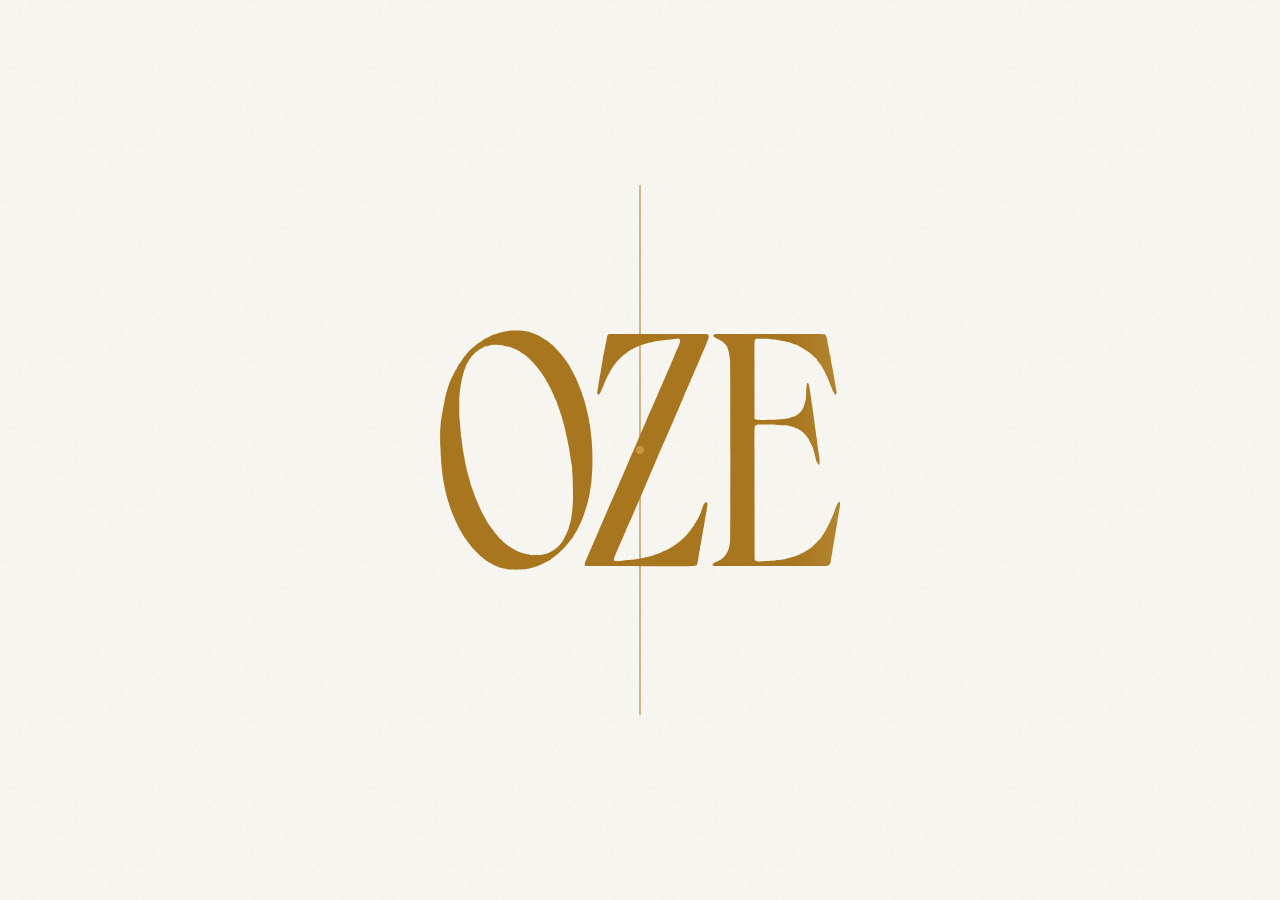
==== commit 69978290: "Header globe language icon, menu logo and animated background with arrows, quick links in menu, Flav" ====
--- a/index.html
+++ b/index.html
@@ -70,7 +70,7 @@
   </nav>
   <a href="#home" class="header__logo" data-go="0" aria-label="OZE, back to start"><svg viewBox="0 0 701 419.2"><use href="#oze-logo" fill="url(#ozeGold)"/></svg></a>
   <div class="header__right">
-    <a class="tlink lang" href="ar/" lang="ar" hreflang="ar">العربية</a>
+    <a class="lang-ico" href="ar/" lang="ar" hreflang="ar" aria-label="Switch to Arabic" title="العربية"><svg viewBox="0 0 24 24" aria-hidden="true"><circle cx="12" cy="12" r="9" fill="none" stroke="currentColor" stroke-width="1.3"/><path d="M3 12h18M12 3c2.5 2.7 3.8 5.7 3.8 9s-1.3 6.3-3.8 9c-2.5-2.7-3.8-5.7-3.8-9S9.5 5.7 12 3Z" fill="none" stroke="currentColor" stroke-width="1.3" stroke-linejoin="round"/></svg></a>
     <a class="tlink" href="https://wa.me/966551004442" target="_blank" rel="noopener">Order now <span class="ln"></span></a>
     <button class="menu-btn" aria-label="Open menu" data-menu-open><i></i></button>
   </div>
@@ -88,12 +88,14 @@
 <div class="scroll-hint label" aria-hidden="true"><i></i>Scroll</div>
 
 <div class="menu paper" aria-hidden="true">
+  <svg class="menu__logo" viewBox="0 0 701 419.2" aria-hidden="true"><use href="#oze-logo" fill="url(#ozeGold)"/></svg>
   <button class="menu__close" aria-label="Close menu" data-menu-close></button>
   <button class="m" data-go="0"><small>01</small>Welcome</button>
   <button class="m" data-go="2"><small>02</small>Flavors</button>
   <button class="m" data-go="3"><small>03</small>Occasions</button>
   <button class="m" data-go="4"><small>04</small>Bespoke</button>
   <button class="m" data-go="5"><small>05</small>Contact</button>
+  <nav class="menu__social" aria-label="Quick links"><a href="https://wa.me/966551004442" target="_blank" rel="noopener" aria-label="WhatsApp" title="WhatsApp"><svg viewBox="0 0 24 24"><path d="M12 3.2a8.8 8.8 0 0 0-7.6 13.2L3.3 20.7l4.4-1.1A8.8 8.8 0 1 0 12 3.2Z"/><path d="M9.3 8.6c.2-.5.5-.6.8-.6h.4c.2 0 .4.1.5.4l.7 1.6c.1.3 0 .5-.1.6l-.5.6c-.1.2-.2.4 0 .6a7 7 0 0 0 3.2 3c.2.1.4 0 .5-.1l.6-.7c.2-.2.4-.2.6-.1l1.6.7c.3.1.4.3.4.5v.4c0 .4-.2.8-.6 1.1-.6.4-1.4.5-2.4.2a9.3 9.3 0 0 1-5.6-5.4c-.3-.9-.2-1.7.1-2.2Z"/></svg></a><a href="https://www.instagram.com/ozeksa" target="_blank" rel="noopener" aria-label="Instagram" title="Instagram"><svg viewBox="0 0 24 24"><rect x="3.6" y="3.6" width="16.8" height="16.8" rx="5"/><circle cx="12" cy="12" r="4"/><circle cx="17.1" cy="6.9" r=".6" fill="currentColor"/></svg></a><a href="tel:+966551004442" aria-label="Call" title="Call"><svg viewBox="0 0 24 24"><path d="M6.6 3.6h2.5l1.4 3.9-1.9 1.3a10.4 10.4 0 0 0 6.6 6.6l1.3-1.9 3.9 1.4v2.5a2 2 0 0 1-2.2 2A16.4 16.4 0 0 1 4.6 5.8a2 2 0 0 1 2-2.2Z"/></svg></a><a href="https://www.google.com/maps/dir/?api=1&amp;destination=24.7232009,46.6520852" target="_blank" rel="noopener" aria-label="Location" title="Location"><svg viewBox="0 0 24 24"><path d="M12 21s-6.8-6-6.8-11.2a6.8 6.8 0 0 1 13.6 0C18.8 15 12 21 12 21Z"/><circle cx="12" cy="9.8" r="2.4"/></svg></a></nav>
 </div>
 
 <main class="stage">
@@ -148,6 +150,7 @@
   <section class="scene s-sig paper" id="signatures" data-theme="light" aria-label="Flavors">
     <div class="inner">
       <div class="sig__text">
+        <p class="sig__kicker label" aria-hidden="true">Flavors</p>
         <div class="sig__head"><h2 class="d" style="font-size:clamp(24px,2.2vw,36px)">Our flavors</h2><div class="sig__count"><b data-sig-n>01</b> <span>/ 06</span></div></div>
         <div class="sig__names">
           <h3 class="d sig__name">The OZE Seal</h3>
@@ -335,7 +338,7 @@
         </div>
       </div>
     </div>
-    <div class="c-foot"><span>© <span data-year>2026</span> OZE · Riyadh</span><span>King Abdullah Rd, Al Mohammadiyyah</span><span>Website by Eng. Osama Sharaf</span></div>
+    <div class="c-foot"><span>© <span data-year>2026</span> OZE · Riyadh</span><span>King Abdullah Rd, Al Mohammadiyyah</span></div>
   </section>
 </main>
 
--- a/assets/styles.css
+++ b/assets/styles.css
@@ -1,465 +1,502 @@
-/* =========================================================================
-   OZE — Premium Swiss Chocolate
-   One fixed stage. Every scroll gesture changes the scene in place.
-   Palette: paper white · leaf gold · seal red · chocolate ink
-   ========================================================================= */
-@font-face{font-family:"OZE Display";src:url(fonts/abril.woff2) format("woff2");font-weight:400;font-display:swap}
-@font-face{font-family:"OZE Sans";src:url(fonts/jost.woff2) format("woff2");font-weight:100 900;font-display:swap}
-
-:root{
-  --white:#FFFDF8;
-  --gold:#C9973F;
-  --red:#E3262F;
-  --ink:#2B1A10;
-  --white-2:#F5EEE2;
-  --gold-dark:#A8761F;
-  --gold-light:#ECC987;
-  --ink-2:#6E5646;
-  --line:rgba(43,26,16,.14);
-  --gold-grad:linear-gradient(112deg,#B07F2B 0%,#D6AA59 30%,#F3DCA4 50%,#D6AA59 70%,#B07F2B 100%);
-  --display:"OZE Display","Abril Fatface",Didot,"Bodoni 72",Georgia,serif;
-  --sans:"OZE Sans","Jost",ui-sans-serif,system-ui,sans-serif;
-  --gx:max(20px,env(safe-area-inset-left,0px),4.2vw);
-  --header:clamp(62px,9vh,88px);
-  --ease:cubic-bezier(.22,1,.36,1);
-  color-scheme:light;
-}
-*,*::before,*::after{box-sizing:border-box;margin:0;padding:0}
-html,body{height:100%;overflow:hidden;overscroll-behavior:none}
-body{font-family:var(--sans);color:var(--ink);background:var(--white);-webkit-font-smoothing:antialiased;-moz-osx-font-smoothing:grayscale;touch-action:none}
-img,video,canvas,svg{display:block;max-width:100%}
-a{color:inherit;text-decoration:none}
-button{font:inherit;color:inherit;background:none;border:0;cursor:pointer}
-input,textarea{touch-action:auto}
-::selection{background:var(--gold);color:var(--white)}
-:focus-visible{outline:1px solid var(--gold);outline-offset:4px}
-
-/* ---------- type ---------- */
-.d{font-family:var(--display);font-weight:400;line-height:.9;letter-spacing:-.01em}
-.label{font-size:11px;font-weight:500;letter-spacing:.3em;text-transform:uppercase}
-.kicker{display:inline-flex;align-items:center;gap:12px;font-size:11px;font-weight:600;letter-spacing:.32em;text-transform:uppercase;color:var(--red)}
-.kicker::before{content:"";width:22px;height:1px;background:currentColor}
-.gold{background:var(--gold-grad);background-size:220% 100%;background-position:100% 0;-webkit-background-clip:text;background-clip:text;color:transparent}
-.red{color:var(--red)}
-.mask{display:block;overflow:hidden;padding-bottom:.1em;margin-bottom:-.1em}
-.mask>span{display:inline-block;will-change:transform}
-.ch{display:inline-block;will-change:transform}
-
-/* ---------- buttons: square, quiet, precise ---------- */
-.btn{
-  position:relative;display:inline-flex;align-items:center;justify-content:center;gap:18px;height:54px;padding:0 30px;
-  font-size:11px;font-weight:600;letter-spacing:.32em;text-transform:uppercase;white-space:nowrap;overflow:hidden;isolation:isolate;
-}
-.btn .roll{position:relative;display:block;overflow:hidden;height:1.3em;line-height:1.3em}
-.btn .roll span{display:block;transition:transform .7s var(--ease)}
-.btn .roll span+span{position:absolute;left:0;top:100%}
-.btn:hover .roll span{transform:translateY(-100%)}
-.btn .ln{position:relative;width:22px;height:1px;background:currentColor;transition:width .7s var(--ease)}
-.btn .ln::after{content:"";position:absolute;right:0;top:-3px;width:7px;height:7px;border-top:1px solid currentColor;border-right:1px solid currentColor;transform:rotate(45deg);transform-origin:100% 0}
-.btn:hover .ln{width:36px}
-.btn--gold{background:var(--gold-grad);background-size:200% 100%;color:var(--ink)}
-.btn--gold::after{content:"";position:absolute;inset:0;z-index:-1;background:linear-gradient(100deg,transparent 30%,rgba(255,255,255,.55) 50%,transparent 70%);transform:translateX(-110%);transition:transform 1.1s var(--ease)}
-.btn--gold:hover::after{transform:translateX(110%)}
-.btn--line{color:inherit;box-shadow:inset 0 0 0 1px currentColor}
-.btn--line::before{content:"";position:absolute;inset:0;z-index:-1;background:var(--gold-grad);transform:scaleY(0);transform-origin:bottom;transition:transform .7s var(--ease)}
-.btn--line:hover{color:var(--ink);box-shadow:inset 0 0 0 1px transparent}
-.btn--line:hover::before{transform:scaleY(1)}
-.tlink{display:inline-flex;align-items:center;gap:14px;height:44px;font-size:11px;font-weight:600;letter-spacing:.32em;text-transform:uppercase;position:relative}
-.tlink::after{content:"";position:absolute;left:0;bottom:8px;width:100%;height:1px;background:currentColor;transform-origin:left;transform:scaleX(.0);transition:transform .7s var(--ease)}
-.tlink:hover::after{transform:scaleX(1)}
-.tlink .ln{position:relative;width:22px;height:1px;background:currentColor;transition:width .7s var(--ease)}
-.tlink .ln::after{content:"";position:absolute;right:0;top:-3px;width:7px;height:7px;border-top:1px solid currentColor;border-right:1px solid currentColor;transform:rotate(45deg);transform-origin:100% 0}
-.tlink:hover .ln{width:34px}
-
-/* =========================================================================
-   STAGE
-   ========================================================================= */
-.stage{position:fixed;inset:0;overflow:hidden;background:var(--white)}
-.scene{position:absolute;inset:0;overflow:hidden;visibility:hidden}
-.scene.is-on{visibility:visible}
-.paper{background:var(--white) url(img/grain.png);background-size:180px}
-.inner{position:absolute;inset:var(--header) var(--gx) clamp(26px,5vh,54px)}
-
-/* =========================================================================
-   INTRO
-   ========================================================================= */
-.intro{position:fixed;inset:0;z-index:100;pointer-events:none}
-.intro.is-done{display:none}
-.intro__half{position:absolute;overflow:hidden;background:var(--white) url(img/grain.png);background-size:180px;will-change:transform}
-.intro__half--a{left:0;top:0;width:50%;height:100%}
-.intro__half--b{right:0;top:0;width:50%;height:100%}
-.intro__mark{position:absolute;top:50%;width:min(44vw,400px);aspect-ratio:701/419;transform:translate(-50%,-50%);overflow:visible}
-.intro__half--a .intro__mark{left:100%}
-.intro__half--b .intro__mark{left:0}
-.intro__mark path{fill:url(#ozeShine);fill-opacity:0;stroke:var(--gold);stroke-width:1.2;vector-effect:non-scaling-stroke}
-.intro__seam{position:absolute;left:50%;top:50%;width:1px;height:0;background:var(--gold-dark);transform:translate(-50%,-50%);opacity:0;z-index:2}
-.intro__meta{position:absolute;left:50%;bottom:clamp(26px,6vh,54px);transform:translateX(-50%);white-space:nowrap;color:var(--ink-2);opacity:0}
-@media (max-aspect-ratio:1/1){
-  .intro__half--a{width:100%;height:50%}
-  .intro__half--b{left:0;right:auto;top:auto;bottom:0;width:100%;height:50%}
-  .intro__mark{width:min(66vw,330px)}
-  .intro__half--a .intro__mark{left:50%;top:100%}
-  .intro__half--b .intro__mark{left:50%;top:0}
-  .intro__seam{width:0;height:1px}
-}
-
-/* =========================================================================
-   HEADER · DOTS · PAGER
-   ========================================================================= */
-.header{position:fixed;inset:0 0 auto 0;height:var(--header);z-index:60;display:grid;grid-template-columns:minmax(0,1fr) auto minmax(0,1fr);align-items:center;padding:0 var(--gx);color:var(--white);transition:color .6s var(--ease)}
-.header.is-light{color:var(--ink)}
-.header__nav{display:flex;gap:clamp(18px,2.2vw,36px)}
-.header__nav a{position:relative;padding:8px 0;opacity:.85;transition:opacity .4s}
-.header__nav a:hover,.header__nav a.on{opacity:1}
-.header__nav a::after{content:"";position:absolute;left:0;bottom:2px;width:100%;height:1px;background:var(--gold);transform:scaleX(0);transform-origin:right;transition:transform .6s var(--ease)}
-.header__nav a:hover::after,.header__nav a.on::after{transform:scaleX(1);transform-origin:left}
-.header__logo{display:block;width:clamp(64px,6.4vw,90px);opacity:0}
-.header__right{display:flex;justify-content:flex-end;align-items:center;gap:18px}
-.menu-btn{display:none;width:44px;height:44px;align-items:center;justify-content:center}
-.menu-btn i{display:block;width:24px;height:1px;background:currentColor;position:relative}
-.menu-btn i::after{content:"";position:absolute;right:0;top:7px;width:15px;height:1px;background:currentColor}
-
-.dots{position:fixed;right:max(14px,env(safe-area-inset-right,0px),1.6vw);top:50%;transform:translateY(-50%);z-index:58;display:grid;gap:4px;color:var(--white);transition:color .6s var(--ease);opacity:0}
-.dots.is-light{color:var(--ink)}
-.dots button{position:relative;display:flex;align-items:center;justify-content:flex-end;gap:12px;height:26px;padding-left:10px}
-.dots button i{display:block;width:6px;height:6px;border-radius:50%;box-shadow:inset 0 0 0 1px currentColor;transition:all .5s var(--ease)}
-.dots button span{font-size:10px;font-weight:600;letter-spacing:.26em;text-transform:uppercase;opacity:0;transform:translateX(8px);transition:all .5s var(--ease);white-space:nowrap}
-.dots button:hover span{opacity:.9;transform:none}
-.dots button.on i{background:var(--gold);box-shadow:inset 0 0 0 1px var(--gold);transform:scale(1.5)}
-.dots button.on span{opacity:1;transform:none;color:var(--gold)}
-
-.scroll-hint{position:fixed;left:50%;bottom:max(18px,env(safe-area-inset-bottom,0px));transform:translateX(-50%);z-index:58;display:flex;flex-direction:column;align-items:center;gap:10px;color:var(--white);opacity:0;pointer-events:none}
-.scroll-hint i{position:relative;width:22px;height:34px;border-radius:12px;box-shadow:inset 0 0 0 1px currentColor}
-.scroll-hint i::after{content:"";position:absolute;left:50%;top:7px;width:2px;height:6px;margin-left:-1px;border-radius:2px;background:var(--gold-light);animation:wheel 1.8s var(--ease) infinite}
-@keyframes wheel{0%{transform:translateY(0);opacity:1}70%{transform:translateY(11px);opacity:0}100%{opacity:0}}
-
-@media (max-width:900px){
-  .header__nav{visibility:hidden;min-width:0;overflow:hidden}
-  .header__right .tlink{display:none}
-  .menu-btn{display:inline-flex}
-  .dots button span{display:none}
-  .dots{right:6px}
-  .dots button{height:22px;padding:0 6px}
-}
-.menu{position:fixed;inset:0;z-index:70;display:flex;flex-direction:column;justify-content:center;gap:6px;padding:var(--header) var(--gx) 40px;clip-path:inset(0 0 100% 0);transition:clip-path .9s var(--ease)}
-.menu.is-open{clip-path:inset(0)}
-.menu button.m{font-family:var(--display);font-size:clamp(44px,13vw,78px);line-height:1.04;display:flex;align-items:baseline;gap:14px;text-align:left}
-.menu button.m small{font-family:var(--sans);font-size:11px;letter-spacing:.2em;color:var(--gold-dark)}
-.menu__close{position:absolute;top:calc(var(--header)/2 - 22px);right:var(--gx);width:44px;height:44px}
-.menu__close::before,.menu__close::after{content:"";position:absolute;left:10px;top:21px;width:24px;height:1px;background:var(--ink);transform:rotate(45deg)}
-.menu__close::after{transform:rotate(-45deg)}
-
-/* =========================================================================
-   1 · HERO
-   ========================================================================= */
-.s-hero{background:#1B0F09;color:var(--white)}
-.media{position:absolute;inset:0;will-change:transform,opacity}
-.media video,.media img{position:absolute;inset:0;width:100%;height:100%;object-fit:cover}
-.s-hero .shade{position:absolute;inset:0;background:linear-gradient(to top,rgba(20,10,5,.66) 0%,rgba(20,10,5,0) 52%),linear-gradient(to bottom,rgba(20,10,5,.35),rgba(20,10,5,0) 22%)}
-.hero__body{position:absolute;left:var(--gx);right:var(--gx);bottom:clamp(70px,13vh,130px);display:grid;grid-template-columns:minmax(0,1fr) auto;align-items:end;gap:30px}
-.hero__title{font-size:clamp(54px,min(10.6vw,17vh),200px);line-height:.86}
-.hero__side{display:grid;gap:22px;justify-items:start;max-width:330px;padding-bottom:8px}
-.hero__side p{font-size:15px;line-height:1.7;color:rgba(255,253,248,.82)}
-.hero__side .acts{display:flex;align-items:center;gap:22px;flex-wrap:wrap}
-@media (max-width:900px){
-  .hero__body{grid-template-columns:1fr;gap:20px;bottom:clamp(84px,14vh,120px)}
-  .hero__side p:not(.hours-line){display:none}
-  .hero__title{font-size:clamp(50px,15.5vw,110px);text-shadow:0 6px 40px rgba(20,10,5,.55)}
-  .s-hero .shade{background:linear-gradient(to top,rgba(20,10,5,.82) 0%,rgba(20,10,5,.5) 42%,rgba(20,10,5,0) 68%),linear-gradient(to bottom,rgba(20,10,5,.35),rgba(20,10,5,0) 22%)}
-}
-@media (max-height:560px) and (max-width:900px){.hero__title{font-size:clamp(40px,11vh,70px)}}
-
-/* =========================================================================
-   2 · SEALED BY HAND
-   ========================================================================= */
-.s-seal{background:#1B0F09;color:var(--white)}
-.s-seal .shade{position:absolute;inset:0;background:radial-gradient(60% 60% at 50% 46%,rgba(20,10,5,.2),rgba(20,10,5,.55))}
-.seal-wrap{position:absolute;inset:var(--header) var(--gx) clamp(24px,5vh,50px);display:flex;flex-direction:column;align-items:center;justify-content:center;gap:clamp(14px,3vh,30px);text-align:center}
-.seal{position:relative;width:clamp(150px,min(24vw,32vh),300px);aspect-ratio:1}
-.seal svg{position:absolute;inset:0;width:100%;height:100%;overflow:visible}
-.seal .ripple{position:absolute;inset:-6%;border-radius:50%;box-shadow:0 0 0 1px rgba(236,201,135,.8);opacity:0}
-.seal-copy{display:grid;gap:clamp(10px,2vh,18px);justify-items:center}
-.seal-copy .kicker{color:var(--gold-light)}
-.seal-copy h2{font-size:clamp(46px,min(7.6vw,12vh),150px)}
-.seal-copy p{max-width:420px;font-size:15px;line-height:1.7;color:rgba(255,253,248,.86)}
-@media (max-width:900px){.seal-copy h2{font-size:clamp(44px,13vw,80px)}.seal-copy p{font-size:14px;max-width:300px}}
-
-/* =========================================================================
-   3 · SIGNATURES
-   ========================================================================= */
-.s-sig .inner{display:grid;grid-template-columns:minmax(0,1fr) minmax(0,1fr);gap:clamp(24px,5vw,90px);align-items:center}
-.sig__text{position:relative;display:grid;gap:clamp(14px,2.6vh,26px);align-content:center}
-.sig__head{display:flex;align-items:center;justify-content:space-between;gap:20px}
-.sig__count{font-family:var(--display);font-size:clamp(22px,2vw,30px);font-variant-numeric:tabular-nums}
-.sig__count span{color:var(--ink-2);font-size:.6em}
-.sig__names{position:relative;height:clamp(120px,min(20vw,30vh),300px)}
-.sig__name{position:absolute;left:0;right:0;bottom:0;font-size:clamp(46px,min(6.6vw,11vh),128px);line-height:.92;visibility:hidden}
-.sig__descs{position:relative;min-height:5.4em}
-.sig__desc{position:absolute;inset:0 0 auto 0;max-width:420px;font-size:16px;line-height:1.7;color:var(--ink-2);visibility:hidden}
-.sig__frame{position:relative;justify-self:center;height:min(100%,72vh);aspect-ratio:4/5;max-width:100%;overflow:hidden;background:var(--white-2)}
-.sig__frame figure{position:absolute;inset:0;visibility:hidden}
-.sig__frame img{position:absolute;inset:0;width:100%;height:100%;object-fit:cover;will-change:transform}
-.sig__num{position:absolute;left:clamp(14px,1.6vw,24px);top:clamp(10px,1.4vw,18px);z-index:3;font-family:var(--display);font-size:clamp(46px,5vw,90px);line-height:1;color:var(--white);text-shadow:0 4px 30px rgba(0,0,0,.35);font-variant-numeric:tabular-nums}
-@media (max-width:900px){
-  .s-sig .inner{grid-template-columns:1fr;grid-template-rows:minmax(0,1fr) auto;gap:18px;align-items:stretch}
-  .sig__frame{order:-1;height:100%;width:auto;aspect-ratio:auto;justify-self:stretch}
-  .sig__head{display:none}
-  .sig__names{height:clamp(56px,10vh,92px)}
-  .sig__name{font-size:clamp(34px,10vw,58px)}
-  .sig__descs{min-height:4.8em}
-  .sig__desc{font-size:14px}
-  .sig__text{gap:10px}
-  .sig__text .tlink{height:36px}
-}
-
-/* =========================================================================
-   4 · THE BOX → OCCASIONS
-   ========================================================================= */
-.box-copy{position:absolute;left:var(--gx);right:var(--gx);top:calc(var(--header) + 1vh);text-align:center;display:grid;justify-items:center;gap:12px}
-.box-copy h2{font-size:clamp(46px,min(7vw,11vh),132px)}
-.gift{position:absolute;left:50%;top:58%;width:clamp(220px,min(30vw,46vh),470px);aspect-ratio:1;transform:translate(-50%,-50%)}
-.gift__shadow{position:absolute;left:4%;right:4%;bottom:-6%;height:14%;border-radius:50%;background:radial-gradient(closest-side,rgba(43,26,16,.3),transparent);filter:blur(6px)}
-.gift__base{position:absolute;left:7%;right:7%;top:30%;bottom:0;border-radius:2px;overflow:hidden;background:linear-gradient(90deg,#EFE6D7 0%,#FFFDF8 18%,#FBF6EC 60%,#E9DFCD 100%);box-shadow:inset 0 -14px 30px rgba(43,26,16,.08),0 30px 60px -30px rgba(43,26,16,.5)}
-.gift__base::after{content:"";position:absolute;inset:0;background:linear-gradient(to bottom,rgba(43,26,16,.14),transparent 14%)}
-.gift__inside{position:absolute;left:7%;right:7%;top:30%;height:9%;background:linear-gradient(#24140B,#3A2214);opacity:0}
-.gift__lid{position:absolute;left:3%;right:3%;top:16%;height:20%;border-radius:2px;z-index:3;background:linear-gradient(90deg,#F1E8DA 0%,#FFFFFB 20%,#FDF8EF 62%,#ECE2D0 100%);box-shadow:0 14px 26px -12px rgba(43,26,16,.45),inset 0 -3px 0 rgba(43,26,16,.06);will-change:transform}
-.ribbon{position:absolute;background:linear-gradient(90deg,#9C6B1C,#C9973F 28%,#F7E2B0 48%,#D3A655 64%,#94661A);will-change:transform}
-.ribbon--v{left:calc(50% - 5.5%);width:11%;top:0;bottom:0;transform-origin:top}
-.ribbon--h{left:0;right:0;top:40%;height:12%;transform-origin:left;background:linear-gradient(180deg,#9C6B1C,#C9973F 28%,#F7E2B0 48%,#D3A655 64%,#94661A)}
-.bow{position:absolute;left:50%;top:16%;width:62%;transform:translate(-50%,-62%);z-index:5;overflow:visible}
-.bow .loop{transform-box:fill-box}
-.bow .loop--l{transform-origin:100% 60%}
-.bow .loop--r{transform-origin:0% 60%}
-.tag{position:absolute;left:58%;top:22%;width:24%;z-index:6;transform-origin:20% 0;filter:drop-shadow(0 8px 10px rgba(43,26,16,.3))}
-
-.occ{position:absolute;inset:0;z-index:10;color:var(--white)}
-.occ__img{position:absolute;inset:0;overflow:hidden;visibility:hidden}
-.occ__img img{position:absolute;inset:0;width:100%;height:100%;object-fit:cover;will-change:transform}
-.occ__veil{position:absolute;inset:0;pointer-events:none;background:linear-gradient(to top,rgba(18,9,5,.6) 0%,rgba(18,9,5,0) 46%),linear-gradient(to bottom,rgba(18,9,5,.34),rgba(18,9,5,0) 20%);opacity:0}
-.occ__text{position:absolute;left:var(--gx);right:var(--gx);bottom:clamp(30px,7vh,76px);display:grid;grid-template-columns:minmax(0,1fr) minmax(0,340px);align-items:end;gap:30px}
-.occ__names{position:relative;height:clamp(100px,min(14vw,22vh),240px)}
-.occ__name{position:absolute;left:0;bottom:0;display:grid;gap:12px;visibility:hidden}
-.occ__name .kicker{color:var(--gold-light)}
-.occ__name h3{font-size:clamp(52px,min(9vw,16vh),176px);line-height:.84;white-space:nowrap}
-.occ__side{display:grid;gap:16px;padding-bottom:10px}
-.occ__descs{position:relative;min-height:5.2em}
-.occ__descs p{position:absolute;inset:0 0 auto 0;font-size:15px;line-height:1.7;color:rgba(255,253,248,.9);visibility:hidden}
-.occ__count{display:flex;align-items:center;gap:14px;opacity:0}
-.occ__count b{font-family:var(--display);font-weight:400;font-size:26px;letter-spacing:0;font-variant-numeric:tabular-nums}
-.occ__count .bar{position:relative;width:100px;height:1px;background:rgba(255,253,248,.35)}
-.occ__count .bar i{position:absolute;inset:0;background:var(--gold-light);transform-origin:left;transform:scaleX(.25)}
-@media (max-width:900px){
-  .occ__text{grid-template-columns:1fr;gap:18px}
-  .occ__names{height:clamp(86px,24vw,130px)}
-  .occ__name h3{font-size:clamp(40px,11.6vw,76px)}
-  .occ__descs{min-height:4.9em}
-  .occ__descs p{font-size:14px}
-}
-
-/* =========================================================================
-   5 · BESPOKE
-   ========================================================================= */
-.blinds{position:absolute;inset:0;display:grid;grid-template-columns:repeat(6,1fr)}
-.blinds i{display:block;background:var(--white) url(img/grain.png);background-size:180px;transform-origin:bottom;box-shadow:inset -1px 0 0 rgba(201,151,63,.18)}
-.s-bespoke .inner{display:flex;flex-direction:column;justify-content:center;gap:clamp(26px,6vh,64px)}
-.bes__head{display:grid;grid-template-columns:minmax(0,1.3fr) minmax(0,.7fr);gap:5vw;align-items:end}
-.bes__head h2{font-size:clamp(48px,min(7.2vw,12vh),140px);margin-top:16px}
-.bes__head p{font-size:16px;line-height:1.75;color:var(--ink-2);max-width:400px;justify-self:end}
-.steps{position:relative;display:grid;grid-template-columns:repeat(3,minmax(0,1fr));gap:clamp(20px,3vw,46px)}
-.step{position:relative;padding-top:clamp(16px,2.6vh,26px);display:grid;gap:10px;align-content:start}
-.step::before{content:"";position:absolute;left:0;right:0;top:0;height:1px;background:var(--ink);transform-origin:left}
-.step__n{font-family:var(--display);font-size:clamp(56px,min(7vw,11vh),130px);line-height:.8;color:var(--red)}
-.step h3{font-size:clamp(24px,min(2.4vw,4vh),40px);margin-top:6px}
-.step p{font-size:15px;line-height:1.65;color:var(--ink-2);max-width:340px}
-.bes__cta{display:flex;justify-content:flex-start}
-@media (max-width:900px){
-  .s-bespoke .inner{justify-content:flex-start;padding-top:2vh;gap:clamp(18px,3.4vh,30px)}
-  .bes__head{grid-template-columns:1fr;gap:12px}
-  .bes__head h2{font-size:clamp(40px,11.4vw,68px)}
-  .bes__head p{justify-self:start;font-size:14px}
-  .steps{grid-template-columns:1fr;min-height:clamp(170px,30vh,250px)}
-  .step{position:absolute;inset:0 0 auto 0}
-  .step p{font-size:14px}
-}
-@media (max-width:900px) and (max-height:700px){.bes__head p{display:none}}
-
-/* =========================================================================
-   6 · CONTACT
-   ========================================================================= */
-.s-contact .inner{display:grid;grid-template-columns:minmax(0,1fr) minmax(220px,.78fr) minmax(0,1fr);grid-template-areas:"form center links" "form center map";grid-template-rows:auto auto;column-gap:clamp(26px,4.5vw,80px);row-gap:0;align-content:center;bottom:clamp(40px,7vh,64px)}
-.pane--form{grid-area:form;align-self:center}
-.c-center{grid-area:center;align-self:center}
-.pane--links{grid-area:links;align-self:end}
-.pane--map{grid-area:map}
-.col-title{font-size:clamp(32px,min(3.2vw,5.6vh),56px);margin:12px 0 clamp(14px,3vh,28px)}
-.c-center{display:flex;flex-direction:column;align-items:center;text-align:center;gap:clamp(12px,2.4vh,22px)}
-.c-logo{width:min(100%,clamp(170px,min(20vw,30vh),300px))}
-.tagline{font-family:var(--display);font-size:clamp(20px,min(1.9vw,3.4vh),30px);line-height:1.15}
-.hours{display:grid;gap:6px;font-size:12px;letter-spacing:.12em;text-transform:uppercase;color:var(--ink-2)}
-.hours b{font-weight:600;color:var(--ink)}
-.c-status{display:inline-flex;align-items:center;gap:10px;font-size:13px;color:var(--ink-2)}
-.dot{width:7px;height:7px;border-radius:50%;background:#4CAF6A;animation:pulse 2.4s infinite}
-.dot.is-closed{background:var(--red);animation:none}
-@keyframes pulse{0%{box-shadow:0 0 0 0 rgba(76,175,106,.5)}70%{box-shadow:0 0 0 8px rgba(76,175,106,0)}100%{box-shadow:0 0 0 0 rgba(76,175,106,0)}}
-
-.form{display:grid;gap:clamp(14px,2.4vh,22px)}
-.row2{display:grid;grid-template-columns:1fr 1fr;gap:18px}
-.field{position:relative}
-.field input,.field textarea{width:100%;font:inherit;font-size:16px;color:var(--ink);background:transparent;border:0;border-bottom:1px solid rgba(43,26,16,.24);padding:18px 0 8px;outline:none;border-radius:0;resize:none;appearance:none}
-.field textarea{height:clamp(58px,9vh,86px)}
-.field label{position:absolute;left:0;top:18px;font-size:11px;font-weight:500;letter-spacing:.22em;text-transform:uppercase;color:var(--ink-2);pointer-events:none;transition:transform .5s var(--ease),color .4s;transform-origin:left}
-.field input:focus+label,.field input:not(:placeholder-shown)+label,.field textarea:focus+label,.field textarea:not(:placeholder-shown)+label{transform:translateY(-18px) scale(.86);color:var(--gold-dark)}
-.field input::placeholder,.field textarea::placeholder{color:transparent}
-.field::after{content:"";position:absolute;left:0;bottom:0;width:100%;height:1px;background:var(--gold);transform:scaleX(0);transform-origin:left;transition:transform .7s var(--ease)}
-.field:focus-within::after{transform:scaleX(1)}
-.field.is-error label{color:var(--red)}
-.field.is-error input{border-color:var(--red)}
-.chips{display:flex;flex-wrap:wrap;gap:4px 18px}
-.chips input{position:absolute;opacity:0;pointer-events:none}
-.chips label{position:relative;cursor:pointer;height:30px;display:inline-flex;align-items:center;font-size:14px;color:var(--ink-2);transition:color .4s var(--ease)}
-.chips label::after{content:"";position:absolute;left:0;right:0;bottom:3px;height:1px;background:var(--gold);transform:scaleX(0);transform-origin:left;transition:transform .5s var(--ease)}
-.chips label:hover{color:var(--ink)}
-.chips input:checked+label{color:var(--ink)}
-.chips input:checked+label::after{transform:scaleX(1)}
-.chips input:focus-visible+label{outline:1px solid var(--gold);outline-offset:3px}
-.note{font-size:12px;color:var(--ink-2)}
-.form__done{display:none;gap:12px}
-.form.is-sent .form__fields{display:none}
-.form.is-sent .form__done{display:grid}
-.form__done h4{font-size:40px}
-.form__fields{display:grid;gap:clamp(12px,2.2vh,20px)}
-
-.links{display:grid}
-.link{display:grid;grid-template-columns:auto minmax(0,1fr) auto;align-items:center;gap:16px;padding:clamp(10px,1.7vh,16px) 0;border-bottom:1px solid var(--line)}
-.ico{width:clamp(40px,5vh,48px);height:clamp(40px,5vh,48px);display:grid;place-items:center;box-shadow:inset 0 0 0 1px rgba(201,151,63,.6);transition:background .5s var(--ease)}
-.ico svg{width:22px;height:22px;overflow:visible}
-.ico svg *{fill:none;stroke:var(--gold-dark);stroke-width:1.2;stroke-linecap:round;stroke-linejoin:round;transition:stroke .5s}
-.ico svg .f{fill:var(--gold-dark);stroke:none}
-.link:hover .ico{background:var(--gold-grad)}
-.link:hover .ico svg *{stroke:var(--ink)}
-.link:hover .ico svg .f{fill:var(--ink)}
-.link:hover .ico svg .draw{animation:draw 1s var(--ease)}
-@keyframes draw{from{stroke-dasharray:var(--len,120);stroke-dashoffset:var(--len,120)}to{stroke-dasharray:var(--len,120);stroke-dashoffset:0}}
-.link .lab{display:block;font-size:10px;font-weight:600;letter-spacing:.28em;text-transform:uppercase;color:var(--gold-dark);margin-bottom:4px}
-.link .val{font-family:var(--display);font-size:clamp(17px,min(1.5vw,2.7vh),23px);line-height:1.15}
-.link .ln{position:relative;width:18px;height:1px;background:currentColor;transition:width .6s var(--ease)}
-.link .ln::after{content:"";position:absolute;right:0;top:-3px;width:7px;height:7px;border-top:1px solid currentColor;border-right:1px solid currentColor;transform:rotate(45deg);transform-origin:100% 0}
-.link:hover .ln{width:30px}
-
-.map{position:relative;margin-top:clamp(12px,2.2vh,20px);height:clamp(120px,24vh,250px);overflow:hidden;background:var(--white-2);box-shadow:inset 0 0 0 1px var(--line)}
-.map__gl{position:absolute;inset:0}
-.map__gl canvas{filter:sepia(.28) saturate(.75) brightness(1.03) contrast(.98)}
-.map__art{position:absolute;inset:0}
-.map__art svg{position:absolute;inset:0;width:100%;height:100%}
-.map.has-gl .map__art{display:none}
-.pin{position:relative;width:46px;height:58px;transform:translateY(-6px)}
-.pin svg{width:100%;height:100%;filter:drop-shadow(0 10px 10px rgba(43,26,16,.35))}
-.pin::before{content:"";position:absolute;left:50%;bottom:-3px;width:18px;height:18px;margin-left:-9px;border-radius:50%;box-shadow:0 0 0 1px var(--gold-dark);animation:ring 2.6s var(--ease) infinite}
-@keyframes ring{from{transform:scale(.4);opacity:1}to{transform:scale(4.5);opacity:0}}
-.map__card{position:absolute;left:10px;bottom:10px;right:10px;display:flex;justify-content:space-between;align-items:center;gap:10px;padding:10px 12px;background:rgba(255,253,248,.94);box-shadow:0 10px 30px -14px rgba(43,26,16,.4);pointer-events:auto}
-.map__card b{display:block;font-family:var(--display);font-weight:400;font-size:17px;line-height:1.1}
-.map__card small{font-size:10px;font-weight:600;letter-spacing:.2em;text-transform:uppercase;color:var(--ink-2)}
-.map__card a{font-size:10px;font-weight:600;letter-spacing:.24em;text-transform:uppercase;color:var(--gold-dark);white-space:nowrap}
-.c-foot{position:absolute;left:var(--gx);right:var(--gx);bottom:max(12px,env(safe-area-inset-bottom,0px));display:flex;justify-content:space-between;gap:12px;font-size:10px;font-weight:500;letter-spacing:.24em;text-transform:uppercase;color:var(--ink-2)}
-.tabs{display:none}
-@media (max-width:1020px){
-  .s-contact .inner{grid-template-columns:1fr;grid-template-areas:none;grid-template-rows:auto auto minmax(0,1fr);align-content:stretch;gap:14px;bottom:44px}
-  .pane--form,.c-center,.pane--links,.pane--map{grid-area:auto;align-self:stretch}
-  .c-center{align-self:start}
-  .c-center{flex-direction:row;justify-content:space-between;text-align:left;gap:14px}
-  .c-logo{width:clamp(90px,26vw,140px)}
-  .c-center .tagline,.c-center .hours{display:none}
-  .tabs{display:flex;gap:22px;border-bottom:1px solid var(--line)}
-  .tabs button{position:relative;height:40px;font-size:15px;color:var(--ink-2)}
-  .tabs button::after{content:"";position:absolute;left:0;right:0;bottom:-1px;height:2px;background:var(--gold);transform:scaleX(0);transition:transform .5s var(--ease)}
-  .tabs button.on{color:var(--ink)}
-  .tabs button.on::after{transform:scaleX(1)}
-  .pane{display:none;min-height:0}
-  .pane.on{display:block}
-  .pane .col-title{display:none}
-  .pane .kicker{display:none}
-  .map{height:100%;min-height:200px;margin-top:0}
-  .pane--map.on{display:flex;flex-direction:column;height:100%}
-  .c-foot span:nth-child(2){display:none}
-}
-@media (max-width:560px){.row2{grid-template-columns:1fr 1fr;gap:12px}}
-
-/* =========================================================================
-   CURSOR
-   ========================================================================= */
-.cursor{position:fixed;left:0;top:0;z-index:200;pointer-events:none;width:8px;height:8px;margin:-4px 0 0 -4px;border-radius:50%;background:var(--gold);transition:width .45s var(--ease),height .45s var(--ease),margin .45s var(--ease),background .45s;will-change:transform}
-.cursor.is-hover{width:46px;height:46px;margin:-23px 0 0 -23px;background:rgba(201,151,63,.14);box-shadow:inset 0 0 0 1px var(--gold)}
-@media (hover:none),(pointer:coarse){.cursor{display:none}}
-.veil{position:fixed;inset:0;z-index:90;background:var(--white);opacity:0;pointer-events:none}
-@media (prefers-reduced-motion:reduce){*,*::before,*::after{animation:none!important;transition:none!important}}
-
-.ask{font-size:13px;color:var(--ink-2);margin-bottom:6px}
-.hours-line{font-size:13px;line-height:1.6;color:rgba(255,253,248,.8)}
-.hours-line b{font-weight:500;color:var(--white)}
-.lead{font-size:clamp(15px,1.1vw,17px);line-height:1.7;color:var(--ink-2);max-width:420px}
-@media (min-width:901px){.inner{right:calc(var(--gx) + 64px)}.occ__text{right:calc(var(--gx) + 64px)}.c-foot{right:calc(var(--gx) + 64px)}}
-@media (max-width:900px){.inner,.occ__text,.box-copy{right:calc(var(--gx) + 18px)}}
-@media (max-width:900px){.gift{width:clamp(220px,min(64vw,40vh),440px)}}
-@media (max-width:900px) and (min-height:800px){
-  .s-bespoke .inner{justify-content:center}
-  .s-contact .inner{align-content:center;grid-template-rows:auto auto auto}
-  .pane--map.on{height:46vh}
-}
-@media (min-width:1800px){.gift{width:clamp(220px,min(28vw,46vh),640px)}.c-logo{width:min(100%,clamp(170px,min(20vw,30vh),400px))}}
-
-/* signature thumbnails */
-.sig__thumbs{display:flex;gap:clamp(6px,.7vw,12px);margin-top:clamp(4px,1vh,10px)}
-.th{position:relative;flex:0 0 auto;width:clamp(46px,4.4vw,74px);aspect-ratio:4/5;overflow:hidden;opacity:.5;transition:opacity .5s var(--ease),transform .5s var(--ease)}
-.th img{width:100%;height:100%;object-fit:cover;transition:transform .8s var(--ease)}
-.th::after{content:"";position:absolute;inset:0;box-shadow:inset 0 0 0 1px rgba(43,26,16,.12);transition:box-shadow .5s var(--ease)}
-.th:hover{opacity:.85}
-.th:hover img{transform:scale(1.08)}
-.th.on{opacity:1;transform:translateY(-4px)}
-.th.on::after{box-shadow:inset 0 0 0 2px var(--gold)}
-@media (max-width:900px){
-  .sig__thumbs{order:-1;gap:6px;margin:0 0 4px}
-  .th{width:calc((100% - 30px)/6);max-width:56px}
-}
-@media (max-width:900px) and (max-height:700px){.sig__descs{min-height:3.4em}.sig__desc{-webkit-line-clamp:2;display:-webkit-box;-webkit-box-orient:vertical;overflow:hidden}}
-
-/* ---------- delivery apps (contact, Visit us) ---------- */
-.dlv{margin-top:clamp(16px,3.4vh,28px)}
-.dlv__title{font-size:clamp(20px,2vw,28px);line-height:1;margin-bottom:12px}
-.dlv__tiles{display:flex;gap:12px;flex-wrap:wrap}
-.dlv__tile{width:clamp(104px,9vw,128px);aspect-ratio:1;border-radius:16px;background:#5E3F31;display:grid;place-items:center;box-shadow:0 14px 26px -18px rgba(43,26,16,.55)}
-.dlv__logo{color:#FFFDF8;font-family:var(--sans);font-weight:800;letter-spacing:-.01em;line-height:1;font-size:clamp(17px,1.6vw,22px);white-space:nowrap}
-.dlv__logo--chefz{font-style:italic;text-transform:uppercase;letter-spacing:-.02em}
-.dlv__logo--jahez{font-weight:600;font-size:clamp(20px,1.9vw,26px)}
+/* =========================================================================
+   OZE — Premium Swiss Chocolate
+   One fixed stage. Every scroll gesture changes the scene in place.
+   Palette: paper white · leaf gold · seal red · chocolate ink
+   ========================================================================= */
+@font-face{font-family:"OZE Display";src:url(fonts/abril.woff2) format("woff2");font-weight:400;font-display:swap}
+@font-face{font-family:"OZE Sans";src:url(fonts/jost.woff2) format("woff2");font-weight:100 900;font-display:swap}
+
+:root{
+  --white:#FFFDF8;
+  --gold:#C9973F;
+  --red:#E3262F;
+  --ink:#2B1A10;
+  --white-2:#F5EEE2;
+  --gold-dark:#A8761F;
+  --gold-light:#ECC987;
+  --ink-2:#6E5646;
+  --line:rgba(43,26,16,.14);
+  --gold-grad:linear-gradient(112deg,#B07F2B 0%,#D6AA59 30%,#F3DCA4 50%,#D6AA59 70%,#B07F2B 100%);
+  --display:"OZE Display","Abril Fatface",Didot,"Bodoni 72",Georgia,serif;
+  --sans:"OZE Sans","Jost",ui-sans-serif,system-ui,sans-serif;
+  --gx:max(20px,env(safe-area-inset-left,0px),4.2vw);
+  --header:clamp(62px,9vh,88px);
+  --ease:cubic-bezier(.22,1,.36,1);
+  color-scheme:light;
+}
+*,*::before,*::after{box-sizing:border-box;margin:0;padding:0}
+html,body{height:100%;overflow:hidden;overscroll-behavior:none}
+body{font-family:var(--sans);color:var(--ink);background:var(--white);-webkit-font-smoothing:antialiased;-moz-osx-font-smoothing:grayscale;touch-action:none}
+img,video,canvas,svg{display:block;max-width:100%}
+a{color:inherit;text-decoration:none}
+button{font:inherit;color:inherit;background:none;border:0;cursor:pointer}
+input,textarea{touch-action:auto}
+::selection{background:var(--gold);color:var(--white)}
+:focus-visible{outline:1px solid var(--gold);outline-offset:4px}
+
+/* ---------- type ---------- */
+.d{font-family:var(--display);font-weight:400;line-height:.9;letter-spacing:-.01em}
+.label{font-size:11px;font-weight:500;letter-spacing:.3em;text-transform:uppercase}
+.kicker{display:inline-flex;align-items:center;gap:12px;font-size:11px;font-weight:600;letter-spacing:.32em;text-transform:uppercase;color:var(--red)}
+.kicker::before{content:"";width:22px;height:1px;background:currentColor}
+.gold{background:var(--gold-grad);background-size:220% 100%;background-position:100% 0;-webkit-background-clip:text;background-clip:text;color:transparent}
+.red{color:var(--red)}
+.mask{display:block;overflow:hidden;padding-bottom:.1em;margin-bottom:-.1em}
+.mask>span{display:inline-block;will-change:transform}
+.ch{display:inline-block;will-change:transform}
+
+/* ---------- buttons: square, quiet, precise ---------- */
+.btn{
+  position:relative;display:inline-flex;align-items:center;justify-content:center;gap:18px;height:54px;padding:0 30px;
+  font-size:11px;font-weight:600;letter-spacing:.32em;text-transform:uppercase;white-space:nowrap;overflow:hidden;isolation:isolate;
+}
+.btn .roll{position:relative;display:block;overflow:hidden;height:1.3em;line-height:1.3em}
+.btn .roll span{display:block;transition:transform .7s var(--ease)}
+.btn .roll span+span{position:absolute;left:0;top:100%}
+.btn:hover .roll span{transform:translateY(-100%)}
+.btn .ln{position:relative;width:22px;height:1px;background:currentColor;transition:width .7s var(--ease)}
+.btn .ln::after{content:"";position:absolute;right:0;top:-3px;width:7px;height:7px;border-top:1px solid currentColor;border-right:1px solid currentColor;transform:rotate(45deg);transform-origin:100% 0}
+.btn:hover .ln{width:36px}
+.btn--gold{background:var(--gold-grad);background-size:200% 100%;color:var(--ink)}
+.btn--gold::after{content:"";position:absolute;inset:0;z-index:-1;background:linear-gradient(100deg,transparent 30%,rgba(255,255,255,.55) 50%,transparent 70%);transform:translateX(-110%);transition:transform 1.1s var(--ease)}
+.btn--gold:hover::after{transform:translateX(110%)}
+.btn--line{color:inherit;box-shadow:inset 0 0 0 1px currentColor}
+.btn--line::before{content:"";position:absolute;inset:0;z-index:-1;background:var(--gold-grad);transform:scaleY(0);transform-origin:bottom;transition:transform .7s var(--ease)}
+.btn--line:hover{color:var(--ink);box-shadow:inset 0 0 0 1px transparent}
+.btn--line:hover::before{transform:scaleY(1)}
+.tlink{display:inline-flex;align-items:center;gap:14px;height:44px;font-size:11px;font-weight:600;letter-spacing:.32em;text-transform:uppercase;position:relative}
+.tlink::after{content:"";position:absolute;left:0;bottom:8px;width:100%;height:1px;background:currentColor;transform-origin:left;transform:scaleX(.0);transition:transform .7s var(--ease)}
+.tlink:hover::after{transform:scaleX(1)}
+.tlink .ln{position:relative;width:22px;height:1px;background:currentColor;transition:width .7s var(--ease)}
+.tlink .ln::after{content:"";position:absolute;right:0;top:-3px;width:7px;height:7px;border-top:1px solid currentColor;border-right:1px solid currentColor;transform:rotate(45deg);transform-origin:100% 0}
+.tlink:hover .ln{width:34px}
+
+/* =========================================================================
+   STAGE
+   ========================================================================= */
+.stage{position:fixed;inset:0;overflow:hidden;background:var(--white)}
+.scene{position:absolute;inset:0;overflow:hidden;visibility:hidden}
+.scene.is-on{visibility:visible}
+.paper{background:var(--white) url(img/grain.png);background-size:180px}
+.inner{position:absolute;inset:var(--header) var(--gx) clamp(26px,5vh,54px)}
+
+/* =========================================================================
+   INTRO
+   ========================================================================= */
+.intro{position:fixed;inset:0;z-index:100;pointer-events:none}
+.intro.is-done{display:none}
+.intro__half{position:absolute;overflow:hidden;background:var(--white) url(img/grain.png);background-size:180px;will-change:transform}
+.intro__half--a{left:0;top:0;width:50%;height:100%}
+.intro__half--b{right:0;top:0;width:50%;height:100%}
+.intro__mark{position:absolute;top:50%;width:min(44vw,400px);aspect-ratio:701/419;transform:translate(-50%,-50%);overflow:visible}
+.intro__half--a .intro__mark{left:100%}
+.intro__half--b .intro__mark{left:0}
+.intro__mark path{fill:url(#ozeShine);fill-opacity:0;stroke:var(--gold);stroke-width:1.2;vector-effect:non-scaling-stroke}
+.intro__seam{position:absolute;left:50%;top:50%;width:1px;height:0;background:var(--gold-dark);transform:translate(-50%,-50%);opacity:0;z-index:2}
+.intro__meta{position:absolute;left:50%;bottom:clamp(26px,6vh,54px);transform:translateX(-50%);white-space:nowrap;color:var(--ink-2);opacity:0}
+@media (max-aspect-ratio:1/1){
+  .intro__half--a{width:100%;height:50%}
+  .intro__half--b{left:0;right:auto;top:auto;bottom:0;width:100%;height:50%}
+  .intro__mark{width:min(66vw,330px)}
+  .intro__half--a .intro__mark{left:50%;top:100%}
+  .intro__half--b .intro__mark{left:50%;top:0}
+  .intro__seam{width:0;height:1px}
+}
+
+/* =========================================================================
+   HEADER · DOTS · PAGER
+   ========================================================================= */
+.header{position:fixed;inset:0 0 auto 0;height:var(--header);z-index:60;display:grid;grid-template-columns:minmax(0,1fr) auto minmax(0,1fr);align-items:center;padding:0 var(--gx);color:var(--white);transition:color .6s var(--ease)}
+.header.is-light{color:var(--ink)}
+.header__nav{display:flex;gap:clamp(18px,2.2vw,36px)}
+.header__nav a{position:relative;padding:8px 0;opacity:.85;transition:opacity .4s}
+.header__nav a:hover,.header__nav a.on{opacity:1}
+.header__nav a::after{content:"";position:absolute;left:0;bottom:2px;width:100%;height:1px;background:var(--gold);transform:scaleX(0);transform-origin:right;transition:transform .6s var(--ease)}
+.header__nav a:hover::after,.header__nav a.on::after{transform:scaleX(1);transform-origin:left}
+.header__logo{display:block;width:clamp(64px,6.4vw,90px);opacity:0}
+.header__right{display:flex;justify-content:flex-end;align-items:center;gap:18px}
+.menu-btn{display:none;width:44px;height:44px;align-items:center;justify-content:center}
+.menu-btn i{display:block;width:24px;height:1px;background:currentColor;position:relative}
+.menu-btn i::after{content:"";position:absolute;right:0;top:7px;width:15px;height:1px;background:currentColor}
+
+.dots{position:fixed;right:max(14px,env(safe-area-inset-right,0px),1.6vw);top:50%;transform:translateY(-50%);z-index:58;display:grid;gap:4px;color:var(--white);transition:color .6s var(--ease);opacity:0}
+.dots.is-light{color:var(--ink)}
+.dots button{position:relative;display:flex;align-items:center;justify-content:flex-end;gap:12px;height:26px;padding-left:10px}
+.dots button i{display:block;width:6px;height:6px;border-radius:50%;box-shadow:inset 0 0 0 1px currentColor;transition:all .5s var(--ease)}
+.dots button span{font-size:10px;font-weight:600;letter-spacing:.26em;text-transform:uppercase;opacity:0;transform:translateX(8px);transition:all .5s var(--ease);white-space:nowrap}
+.dots button:hover span{opacity:.9;transform:none}
+.dots button.on i{background:var(--gold);box-shadow:inset 0 0 0 1px var(--gold);transform:scale(1.5)}
+.dots button.on span{opacity:1;transform:none;color:var(--gold)}
+
+.scroll-hint{position:fixed;left:50%;bottom:max(18px,env(safe-area-inset-bottom,0px));transform:translateX(-50%);z-index:58;display:flex;flex-direction:column;align-items:center;gap:10px;color:var(--white);opacity:0;pointer-events:none}
+.scroll-hint i{position:relative;width:22px;height:34px;border-radius:12px;box-shadow:inset 0 0 0 1px currentColor}
+.scroll-hint i::after{content:"";position:absolute;left:50%;top:7px;width:2px;height:6px;margin-left:-1px;border-radius:2px;background:var(--gold-light);animation:wheel 1.8s var(--ease) infinite}
+@keyframes wheel{0%{transform:translateY(0);opacity:1}70%{transform:translateY(11px);opacity:0}100%{opacity:0}}
+
+@media (max-width:900px){
+  .header__nav{visibility:hidden;min-width:0;overflow:hidden}
+  .header__right .tlink{display:none}
+  .menu-btn{display:inline-flex}
+  .dots button span{display:none}
+  .dots{right:6px}
+  .dots button{height:22px;padding:0 6px}
+}
+.menu{position:fixed;inset:0;z-index:70;display:flex;flex-direction:column;justify-content:center;gap:6px;padding:var(--header) var(--gx) 40px;clip-path:inset(0 0 100% 0);transition:clip-path .9s var(--ease)}
+.menu.is-open{clip-path:inset(0)}
+.menu button.m{font-family:var(--display);font-size:clamp(44px,13vw,78px);line-height:1.04;display:flex;align-items:baseline;gap:14px;text-align:left}
+.menu button.m small{font-family:var(--sans);font-size:11px;letter-spacing:.2em;color:var(--gold-dark)}
+.menu__close{position:absolute;top:calc(var(--header)/2 - 22px);right:var(--gx);width:44px;height:44px}
+.menu__close::before,.menu__close::after{content:"";position:absolute;left:10px;top:21px;width:24px;height:1px;background:var(--ink);transform:rotate(45deg)}
+.menu__close::after{transform:rotate(-45deg)}
+
+/* =========================================================================
+   1 · HERO
+   ========================================================================= */
+.s-hero{background:#1B0F09;color:var(--white)}
+.media{position:absolute;inset:0;will-change:transform,opacity}
+.media video,.media img{position:absolute;inset:0;width:100%;height:100%;object-fit:cover}
+.s-hero .shade{position:absolute;inset:0;background:linear-gradient(to top,rgba(20,10,5,.66) 0%,rgba(20,10,5,0) 52%),linear-gradient(to bottom,rgba(20,10,5,.35),rgba(20,10,5,0) 22%)}
+.hero__body{position:absolute;left:var(--gx);right:var(--gx);bottom:clamp(70px,13vh,130px);display:grid;grid-template-columns:minmax(0,1fr) auto;align-items:end;gap:30px}
+.hero__title{font-size:clamp(54px,min(10.6vw,17vh),200px);line-height:.86}
+.hero__side{display:grid;gap:22px;justify-items:start;max-width:330px;padding-bottom:8px}
+.hero__side p{font-size:15px;line-height:1.7;color:rgba(255,253,248,.82)}
+.hero__side .acts{display:flex;align-items:center;gap:22px;flex-wrap:wrap}
+@media (max-width:900px){
+  .hero__body{grid-template-columns:1fr;gap:20px;bottom:clamp(84px,14vh,120px)}
+  .hero__side p:not(.hours-line){display:none}
+  .hero__title{font-size:clamp(50px,15.5vw,110px);text-shadow:0 6px 40px rgba(20,10,5,.55)}
+  .s-hero .shade{background:linear-gradient(to top,rgba(20,10,5,.82) 0%,rgba(20,10,5,.5) 42%,rgba(20,10,5,0) 68%),linear-gradient(to bottom,rgba(20,10,5,.35),rgba(20,10,5,0) 22%)}
+}
+@media (max-height:560px) and (max-width:900px){.hero__title{font-size:clamp(40px,11vh,70px)}}
+
+/* =========================================================================
+   2 · SEALED BY HAND
+   ========================================================================= */
+.s-seal{background:#1B0F09;color:var(--white)}
+.s-seal .shade{position:absolute;inset:0;background:radial-gradient(60% 60% at 50% 46%,rgba(20,10,5,.2),rgba(20,10,5,.55))}
+.seal-wrap{position:absolute;inset:var(--header) var(--gx) clamp(24px,5vh,50px);display:flex;flex-direction:column;align-items:center;justify-content:center;gap:clamp(14px,3vh,30px);text-align:center}
+.seal{position:relative;width:clamp(150px,min(24vw,32vh),300px);aspect-ratio:1}
+.seal svg{position:absolute;inset:0;width:100%;height:100%;overflow:visible}
+.seal .ripple{position:absolute;inset:-6%;border-radius:50%;box-shadow:0 0 0 1px rgba(236,201,135,.8);opacity:0}
+.seal-copy{display:grid;gap:clamp(10px,2vh,18px);justify-items:center}
+.seal-copy .kicker{color:var(--gold-light)}
+.seal-copy h2{font-size:clamp(46px,min(7.6vw,12vh),150px)}
+.seal-copy p{max-width:420px;font-size:15px;line-height:1.7;color:rgba(255,253,248,.86)}
+@media (max-width:900px){.seal-copy h2{font-size:clamp(44px,13vw,80px)}.seal-copy p{font-size:14px;max-width:300px}}
+
+/* =========================================================================
+   3 · SIGNATURES
+   ========================================================================= */
+.s-sig .inner{display:grid;grid-template-columns:minmax(0,1fr) minmax(0,1fr);gap:clamp(24px,5vw,90px);align-items:center}
+.sig__text{position:relative;display:grid;gap:clamp(14px,2.6vh,26px);align-content:center}
+.sig__head{display:flex;align-items:center;justify-content:space-between;gap:20px}
+.sig__count{font-family:var(--display);font-size:clamp(22px,2vw,30px);font-variant-numeric:tabular-nums}
+.sig__count span{color:var(--ink-2);font-size:.6em}
+.sig__names{position:relative;height:clamp(120px,min(20vw,30vh),300px)}
+.sig__name{position:absolute;left:0;right:0;bottom:0;font-size:clamp(46px,min(6.6vw,11vh),128px);line-height:.92;visibility:hidden}
+.sig__descs{position:relative;min-height:5.4em}
+.sig__desc{position:absolute;inset:0 0 auto 0;max-width:420px;font-size:16px;line-height:1.7;color:var(--ink-2);visibility:hidden}
+.sig__frame{position:relative;justify-self:center;height:min(100%,72vh);aspect-ratio:4/5;max-width:100%;overflow:hidden;background:var(--white-2)}
+.sig__frame figure{position:absolute;inset:0;visibility:hidden}
+.sig__frame img{position:absolute;inset:0;width:100%;height:100%;object-fit:cover;will-change:transform}
+.sig__num{position:absolute;left:clamp(14px,1.6vw,24px);top:clamp(10px,1.4vw,18px);z-index:3;font-family:var(--display);font-size:clamp(46px,5vw,90px);line-height:1;color:var(--white);text-shadow:0 4px 30px rgba(0,0,0,.35);font-variant-numeric:tabular-nums}
+@media (max-width:900px){
+  .s-sig .inner{grid-template-columns:1fr;grid-template-rows:minmax(0,1fr) auto;gap:18px;align-items:stretch}
+  .sig__frame{order:-1;height:100%;width:auto;aspect-ratio:auto;justify-self:stretch}
+  .sig__head{display:none}
+  .sig__names{height:clamp(56px,10vh,92px)}
+  .sig__name{font-size:clamp(34px,10vw,58px)}
+  .sig__descs{min-height:4.8em}
+  .sig__desc{font-size:14px}
+  .sig__text{gap:10px}
+  .sig__text .tlink{height:36px}
+}
+
+/* =========================================================================
+   4 · THE BOX → OCCASIONS
+   ========================================================================= */
+.box-copy{position:absolute;left:var(--gx);right:var(--gx);top:calc(var(--header) + 1vh);text-align:center;display:grid;justify-items:center;gap:12px}
+.box-copy h2{font-size:clamp(46px,min(7vw,11vh),132px)}
+.gift{position:absolute;left:50%;top:58%;width:clamp(220px,min(30vw,46vh),470px);aspect-ratio:1;transform:translate(-50%,-50%)}
+.gift__shadow{position:absolute;left:4%;right:4%;bottom:-6%;height:14%;border-radius:50%;background:radial-gradient(closest-side,rgba(43,26,16,.3),transparent);filter:blur(6px)}
+.gift__base{position:absolute;left:7%;right:7%;top:30%;bottom:0;border-radius:2px;overflow:hidden;background:linear-gradient(90deg,#EFE6D7 0%,#FFFDF8 18%,#FBF6EC 60%,#E9DFCD 100%);box-shadow:inset 0 -14px 30px rgba(43,26,16,.08),0 30px 60px -30px rgba(43,26,16,.5)}
+.gift__base::after{content:"";position:absolute;inset:0;background:linear-gradient(to bottom,rgba(43,26,16,.14),transparent 14%)}
+.gift__inside{position:absolute;left:7%;right:7%;top:30%;height:9%;background:linear-gradient(#24140B,#3A2214);opacity:0}
+.gift__lid{position:absolute;left:3%;right:3%;top:16%;height:20%;border-radius:2px;z-index:3;background:linear-gradient(90deg,#F1E8DA 0%,#FFFFFB 20%,#FDF8EF 62%,#ECE2D0 100%);box-shadow:0 14px 26px -12px rgba(43,26,16,.45),inset 0 -3px 0 rgba(43,26,16,.06);will-change:transform}
+.ribbon{position:absolute;background:linear-gradient(90deg,#9C6B1C,#C9973F 28%,#F7E2B0 48%,#D3A655 64%,#94661A);will-change:transform}
+.ribbon--v{left:calc(50% - 5.5%);width:11%;top:0;bottom:0;transform-origin:top}
+.ribbon--h{left:0;right:0;top:40%;height:12%;transform-origin:left;background:linear-gradient(180deg,#9C6B1C,#C9973F 28%,#F7E2B0 48%,#D3A655 64%,#94661A)}
+.bow{position:absolute;left:50%;top:16%;width:62%;transform:translate(-50%,-62%);z-index:5;overflow:visible}
+.bow .loop{transform-box:fill-box}
+.bow .loop--l{transform-origin:100% 60%}
+.bow .loop--r{transform-origin:0% 60%}
+.tag{position:absolute;left:58%;top:22%;width:24%;z-index:6;transform-origin:20% 0;filter:drop-shadow(0 8px 10px rgba(43,26,16,.3))}
+
+.occ{position:absolute;inset:0;z-index:10;color:var(--white)}
+.occ__img{position:absolute;inset:0;overflow:hidden;visibility:hidden}
+.occ__img img{position:absolute;inset:0;width:100%;height:100%;object-fit:cover;will-change:transform}
+.occ__veil{position:absolute;inset:0;pointer-events:none;background:linear-gradient(to top,rgba(18,9,5,.6) 0%,rgba(18,9,5,0) 46%),linear-gradient(to bottom,rgba(18,9,5,.34),rgba(18,9,5,0) 20%);opacity:0}
+.occ__text{position:absolute;left:var(--gx);right:var(--gx);bottom:clamp(30px,7vh,76px);display:grid;grid-template-columns:minmax(0,1fr) minmax(0,340px);align-items:end;gap:30px}
+.occ__names{position:relative;height:clamp(100px,min(14vw,22vh),240px)}
+.occ__name{position:absolute;left:0;bottom:0;display:grid;gap:12px;visibility:hidden}
+.occ__name .kicker{color:var(--gold-light)}
+.occ__name h3{font-size:clamp(52px,min(9vw,16vh),176px);line-height:.84;white-space:nowrap}
+.occ__side{display:grid;gap:16px;padding-bottom:10px}
+.occ__descs{position:relative;min-height:5.2em}
+.occ__descs p{position:absolute;inset:0 0 auto 0;font-size:15px;line-height:1.7;color:rgba(255,253,248,.9);visibility:hidden}
+.occ__count{display:flex;align-items:center;gap:14px;opacity:0}
+.occ__count b{font-family:var(--display);font-weight:400;font-size:26px;letter-spacing:0;font-variant-numeric:tabular-nums}
+.occ__count .bar{position:relative;width:100px;height:1px;background:rgba(255,253,248,.35)}
+.occ__count .bar i{position:absolute;inset:0;background:var(--gold-light);transform-origin:left;transform:scaleX(.25)}
+@media (max-width:900px){
+  .occ__text{grid-template-columns:1fr;gap:18px}
+  .occ__names{height:clamp(86px,24vw,130px)}
+  .occ__name h3{font-size:clamp(40px,11.6vw,76px)}
+  .occ__descs{min-height:4.9em}
+  .occ__descs p{font-size:14px}
+}
+
+/* =========================================================================
+   5 · BESPOKE
+   ========================================================================= */
+.blinds{position:absolute;inset:0;display:grid;grid-template-columns:repeat(6,1fr)}
+.blinds i{display:block;background:var(--white) url(img/grain.png);background-size:180px;transform-origin:bottom;box-shadow:inset -1px 0 0 rgba(201,151,63,.18)}
+.s-bespoke .inner{display:flex;flex-direction:column;justify-content:center;gap:clamp(26px,6vh,64px)}
+.bes__head{display:grid;grid-template-columns:minmax(0,1.3fr) minmax(0,.7fr);gap:5vw;align-items:end}
+.bes__head h2{font-size:clamp(48px,min(7.2vw,12vh),140px);margin-top:16px}
+.bes__head p{font-size:16px;line-height:1.75;color:var(--ink-2);max-width:400px;justify-self:end}
+.steps{position:relative;display:grid;grid-template-columns:repeat(3,minmax(0,1fr));gap:clamp(20px,3vw,46px)}
+.step{position:relative;padding-top:clamp(16px,2.6vh,26px);display:grid;gap:10px;align-content:start}
+.step::before{content:"";position:absolute;left:0;right:0;top:0;height:1px;background:var(--ink);transform-origin:left}
+.step__n{font-family:var(--display);font-size:clamp(56px,min(7vw,11vh),130px);line-height:.8;color:var(--red)}
+.step h3{font-size:clamp(24px,min(2.4vw,4vh),40px);margin-top:6px}
+.step p{font-size:15px;line-height:1.65;color:var(--ink-2);max-width:340px}
+.bes__cta{display:flex;justify-content:flex-start}
+@media (max-width:900px){
+  .s-bespoke .inner{justify-content:flex-start;padding-top:2vh;gap:clamp(18px,3.4vh,30px)}
+  .bes__head{grid-template-columns:1fr;gap:12px}
+  .bes__head h2{font-size:clamp(40px,11.4vw,68px)}
+  .bes__head p{justify-self:start;font-size:14px}
+  .steps{grid-template-columns:1fr;min-height:clamp(170px,30vh,250px)}
+  .step{position:absolute;inset:0 0 auto 0}
+  .step p{font-size:14px}
+}
+@media (max-width:900px) and (max-height:700px){.bes__head p{display:none}}
+
+/* =========================================================================
+   6 · CONTACT
+   ========================================================================= */
+.s-contact .inner{display:grid;grid-template-columns:minmax(0,1fr) minmax(220px,.78fr) minmax(0,1fr);grid-template-areas:"form center links" "form center map";grid-template-rows:auto auto;column-gap:clamp(26px,4.5vw,80px);row-gap:0;align-content:center;bottom:clamp(40px,7vh,64px)}
+.pane--form{grid-area:form;align-self:center}
+.c-center{grid-area:center;align-self:center}
+.pane--links{grid-area:links;align-self:end}
+.pane--map{grid-area:map}
+.col-title{font-size:clamp(32px,min(3.2vw,5.6vh),56px);margin:12px 0 clamp(14px,3vh,28px)}
+.c-center{display:flex;flex-direction:column;align-items:center;text-align:center;gap:clamp(12px,2.4vh,22px)}
+.c-logo{width:min(100%,clamp(170px,min(20vw,30vh),300px))}
+.tagline{font-family:var(--display);font-size:clamp(20px,min(1.9vw,3.4vh),30px);line-height:1.15}
+.hours{display:grid;gap:6px;font-size:12px;letter-spacing:.12em;text-transform:uppercase;color:var(--ink-2)}
+.hours b{font-weight:600;color:var(--ink)}
+.c-status{display:inline-flex;align-items:center;gap:10px;font-size:13px;color:var(--ink-2)}
+.dot{width:7px;height:7px;border-radius:50%;background:#4CAF6A;animation:pulse 2.4s infinite}
+.dot.is-closed{background:var(--red);animation:none}
+@keyframes pulse{0%{box-shadow:0 0 0 0 rgba(76,175,106,.5)}70%{box-shadow:0 0 0 8px rgba(76,175,106,0)}100%{box-shadow:0 0 0 0 rgba(76,175,106,0)}}
+
+.form{display:grid;gap:clamp(14px,2.4vh,22px)}
+.row2{display:grid;grid-template-columns:1fr 1fr;gap:18px}
+.field{position:relative}
+.field input,.field textarea{width:100%;font:inherit;font-size:16px;color:var(--ink);background:transparent;border:0;border-bottom:1px solid rgba(43,26,16,.24);padding:18px 0 8px;outline:none;border-radius:0;resize:none;appearance:none}
+.field textarea{height:clamp(58px,9vh,86px)}
+.field label{position:absolute;left:0;top:18px;font-size:11px;font-weight:500;letter-spacing:.22em;text-transform:uppercase;color:var(--ink-2);pointer-events:none;transition:transform .5s var(--ease),color .4s;transform-origin:left}
+.field input:focus+label,.field input:not(:placeholder-shown)+label,.field textarea:focus+label,.field textarea:not(:placeholder-shown)+label{transform:translateY(-18px) scale(.86);color:var(--gold-dark)}
+.field input::placeholder,.field textarea::placeholder{color:transparent}
+.field::after{content:"";position:absolute;left:0;bottom:0;width:100%;height:1px;background:var(--gold);transform:scaleX(0);transform-origin:left;transition:transform .7s var(--ease)}
+.field:focus-within::after{transform:scaleX(1)}
+.field.is-error label{color:var(--red)}
+.field.is-error input{border-color:var(--red)}
+.chips{display:flex;flex-wrap:wrap;gap:4px 18px}
+.chips input{position:absolute;opacity:0;pointer-events:none}
+.chips label{position:relative;cursor:pointer;height:30px;display:inline-flex;align-items:center;font-size:14px;color:var(--ink-2);transition:color .4s var(--ease)}
+.chips label::after{content:"";position:absolute;left:0;right:0;bottom:3px;height:1px;background:var(--gold);transform:scaleX(0);transform-origin:left;transition:transform .5s var(--ease)}
+.chips label:hover{color:var(--ink)}
+.chips input:checked+label{color:var(--ink)}
+.chips input:checked+label::after{transform:scaleX(1)}
+.chips input:focus-visible+label{outline:1px solid var(--gold);outline-offset:3px}
+.note{font-size:12px;color:var(--ink-2)}
+.form__done{display:none;gap:12px}
+.form.is-sent .form__fields{display:none}
+.form.is-sent .form__done{display:grid}
+.form__done h4{font-size:40px}
+.form__fields{display:grid;gap:clamp(12px,2.2vh,20px)}
+
+.links{display:grid}
+.link{display:grid;grid-template-columns:auto minmax(0,1fr) auto;align-items:center;gap:16px;padding:clamp(10px,1.7vh,16px) 0;border-bottom:1px solid var(--line)}
+.ico{width:clamp(40px,5vh,48px);height:clamp(40px,5vh,48px);display:grid;place-items:center;box-shadow:inset 0 0 0 1px rgba(201,151,63,.6);transition:background .5s var(--ease)}
+.ico svg{width:22px;height:22px;overflow:visible}
+.ico svg *{fill:none;stroke:var(--gold-dark);stroke-width:1.2;stroke-linecap:round;stroke-linejoin:round;transition:stroke .5s}
+.ico svg .f{fill:var(--gold-dark);stroke:none}
+.link:hover .ico{background:var(--gold-grad)}
+.link:hover .ico svg *{stroke:var(--ink)}
+.link:hover .ico svg .f{fill:var(--ink)}
+.link:hover .ico svg .draw{animation:draw 1s var(--ease)}
+@keyframes draw{from{stroke-dasharray:var(--len,120);stroke-dashoffset:var(--len,120)}to{stroke-dasharray:var(--len,120);stroke-dashoffset:0}}
+.link .lab{display:block;font-size:10px;font-weight:600;letter-spacing:.28em;text-transform:uppercase;color:var(--gold-dark);margin-bottom:4px}
+.link .val{font-family:var(--display);font-size:clamp(17px,min(1.5vw,2.7vh),23px);line-height:1.15}
+.link .ln{position:relative;width:18px;height:1px;background:currentColor;transition:width .6s var(--ease)}
+.link .ln::after{content:"";position:absolute;right:0;top:-3px;width:7px;height:7px;border-top:1px solid currentColor;border-right:1px solid currentColor;transform:rotate(45deg);transform-origin:100% 0}
+.link:hover .ln{width:30px}
+
+.map{position:relative;margin-top:clamp(12px,2.2vh,20px);height:clamp(120px,24vh,250px);overflow:hidden;background:var(--white-2);box-shadow:inset 0 0 0 1px var(--line)}
+.map__gl{position:absolute;inset:0}
+.map__gl canvas{filter:sepia(.28) saturate(.75) brightness(1.03) contrast(.98)}
+.map__art{position:absolute;inset:0}
+.map__art svg{position:absolute;inset:0;width:100%;height:100%}
+.map.has-gl .map__art{display:none}
+.pin{position:relative;width:46px;height:58px;transform:translateY(-6px)}
+.pin svg{width:100%;height:100%;filter:drop-shadow(0 10px 10px rgba(43,26,16,.35))}
+.pin::before{content:"";position:absolute;left:50%;bottom:-3px;width:18px;height:18px;margin-left:-9px;border-radius:50%;box-shadow:0 0 0 1px var(--gold-dark);animation:ring 2.6s var(--ease) infinite}
+@keyframes ring{from{transform:scale(.4);opacity:1}to{transform:scale(4.5);opacity:0}}
+.map__card{position:absolute;left:10px;bottom:10px;right:10px;display:flex;justify-content:space-between;align-items:center;gap:10px;padding:10px 12px;background:rgba(255,253,248,.94);box-shadow:0 10px 30px -14px rgba(43,26,16,.4);pointer-events:auto}
+.map__card b{display:block;font-family:var(--display);font-weight:400;font-size:17px;line-height:1.1}
+.map__card small{font-size:10px;font-weight:600;letter-spacing:.2em;text-transform:uppercase;color:var(--ink-2)}
+.map__card a{font-size:10px;font-weight:600;letter-spacing:.24em;text-transform:uppercase;color:var(--gold-dark);white-space:nowrap}
+.c-foot{position:absolute;left:var(--gx);right:var(--gx);bottom:max(12px,env(safe-area-inset-bottom,0px));display:flex;justify-content:space-between;gap:12px;font-size:10px;font-weight:500;letter-spacing:.24em;text-transform:uppercase;color:var(--ink-2)}
+.tabs{display:none}
+@media (max-width:1020px){
+  .s-contact .inner{grid-template-columns:1fr;grid-template-areas:none;grid-template-rows:auto auto minmax(0,1fr);align-content:stretch;gap:14px;bottom:44px}
+  .pane--form,.c-center,.pane--links,.pane--map{grid-area:auto;align-self:stretch}
+  .c-center{align-self:start}
+  .c-center{flex-direction:row;justify-content:space-between;text-align:left;gap:14px}
+  .c-logo{width:clamp(90px,26vw,140px)}
+  .c-center .tagline,.c-center .hours{display:none}
+  .tabs{display:flex;gap:22px;border-bottom:1px solid var(--line)}
+  .tabs button{position:relative;height:40px;font-size:15px;color:var(--ink-2)}
+  .tabs button::after{content:"";position:absolute;left:0;right:0;bottom:-1px;height:2px;background:var(--gold);transform:scaleX(0);transition:transform .5s var(--ease)}
+  .tabs button.on{color:var(--ink)}
+  .tabs button.on::after{transform:scaleX(1)}
+  .pane{display:none;min-height:0}
+  .pane.on{display:block}
+  .pane .col-title{display:none}
+  .pane .kicker{display:none}
+  .map{height:100%;min-height:200px;margin-top:0}
+  .pane--map.on{display:flex;flex-direction:column;height:100%}
+  .c-foot span:nth-child(2){display:none}
+}
+@media (max-width:560px){.row2{grid-template-columns:1fr 1fr;gap:12px}}
+
+/* =========================================================================
+   CURSOR
+   ========================================================================= */
+.cursor{position:fixed;left:0;top:0;z-index:200;pointer-events:none;width:8px;height:8px;margin:-4px 0 0 -4px;border-radius:50%;background:var(--gold);transition:width .45s var(--ease),height .45s var(--ease),margin .45s var(--ease),background .45s;will-change:transform}
+.cursor.is-hover{width:46px;height:46px;margin:-23px 0 0 -23px;background:rgba(201,151,63,.14);box-shadow:inset 0 0 0 1px var(--gold)}
+@media (hover:none),(pointer:coarse){.cursor{display:none}}
+.veil{position:fixed;inset:0;z-index:90;background:var(--white);opacity:0;pointer-events:none}
+@media (prefers-reduced-motion:reduce){*,*::before,*::after{animation:none!important;transition:none!important}}
+
+.ask{font-size:13px;color:var(--ink-2);margin-bottom:6px}
+.hours-line{font-size:13px;line-height:1.6;color:rgba(255,253,248,.8)}
+.hours-line b{font-weight:500;color:var(--white)}
+.lead{font-size:clamp(15px,1.1vw,17px);line-height:1.7;color:var(--ink-2);max-width:420px}
+@media (min-width:901px){.inner{right:calc(var(--gx) + 64px)}.occ__text{right:calc(var(--gx) + 64px)}.c-foot{right:calc(var(--gx) + 64px)}}
+@media (max-width:900px){.inner,.occ__text,.box-copy{right:calc(var(--gx) + 18px)}}
+@media (max-width:900px){.gift{width:clamp(220px,min(64vw,40vh),440px)}}
+@media (max-width:900px) and (min-height:800px){
+  .s-bespoke .inner{justify-content:center}
+  .s-contact .inner{align-content:center;grid-template-rows:auto auto auto}
+  .pane--map.on{height:46vh}
+}
+@media (min-width:1800px){.gift{width:clamp(220px,min(28vw,46vh),640px)}.c-logo{width:min(100%,clamp(170px,min(20vw,30vh),400px))}}
+
+/* signature thumbnails */
+.sig__thumbs{display:flex;gap:clamp(6px,.7vw,12px);margin-top:clamp(4px,1vh,10px)}
+.th{position:relative;flex:0 0 auto;width:clamp(46px,4.4vw,74px);aspect-ratio:4/5;overflow:hidden;opacity:.5;transition:opacity .5s var(--ease),transform .5s var(--ease)}
+.th img{width:100%;height:100%;object-fit:cover;transition:transform .8s var(--ease)}
+.th::after{content:"";position:absolute;inset:0;box-shadow:inset 0 0 0 1px rgba(43,26,16,.12);transition:box-shadow .5s var(--ease)}
+.th:hover{opacity:.85}
+.th:hover img{transform:scale(1.08)}
+.th.on{opacity:1;transform:translateY(-4px)}
+.th.on::after{box-shadow:inset 0 0 0 2px var(--gold)}
+@media (max-width:900px){
+  .sig__thumbs{order:-1;gap:6px;margin:0 0 4px}
+  .th{width:calc((100% - 30px)/6);max-width:56px}
+}
+@media (max-width:900px) and (max-height:700px){.sig__descs{min-height:3.4em}.sig__desc{-webkit-line-clamp:2;display:-webkit-box;-webkit-box-orient:vertical;overflow:hidden}}
+
+/* ---------- delivery apps (contact, Visit us) ---------- */
+.dlv{margin-top:clamp(16px,3.4vh,28px)}
+.dlv__title{font-size:clamp(20px,2vw,28px);line-height:1;margin-bottom:12px}
+.dlv__tiles{display:flex;gap:12px;flex-wrap:wrap}
+.dlv__tile{width:clamp(104px,9vw,128px);aspect-ratio:1;border-radius:16px;background:#5E3F31;display:grid;place-items:center;box-shadow:0 14px 26px -18px rgba(43,26,16,.55)}
+.dlv__logo{color:#FFFDF8;font-family:var(--sans);font-weight:800;letter-spacing:-.01em;line-height:1;font-size:clamp(17px,1.6vw,22px);white-space:nowrap}
+.dlv__logo--chefz{font-style:italic;text-transform:uppercase;letter-spacing:-.02em}
+.dlv__logo--jahez{font-weight:600;font-size:clamp(20px,1.9vw,26px)}
 
 /* ---------- language switch (header) ---------- */
 .tlink.lang{font-size:11px}
+
+/* ---------- delivery tiles: smaller ---------- */
+.dlv__tile{width:clamp(74px,6.2vw,88px);border-radius:14px}
+.dlv__logo{font-size:clamp(12px,1.05vw,15px)}
+.dlv__logo--jahez{font-size:clamp(14px,1.3vw,18px)}
+.dlv__tiles{gap:10px}
+
+/* ---------- map: framed, with a tappable directions button ---------- */
+.map{border-radius:18px;overflow:hidden;border:1px solid rgba(201,151,63,.38);box-shadow:0 24px 48px -28px rgba(43,26,16,.45)}
+.map__gl{transition:filter .6s var(--ease)}
+.map:hover .map__gl{filter:saturate(1.08)}
+.map__card{border-radius:16px;padding:12px 14px 12px 16px;backdrop-filter:blur(6px);-webkit-backdrop-filter:blur(6px);border:1px solid rgba(201,151,63,.3)}
+.map__card b{font-size:18px}
+.map__card a{display:inline-flex;align-items:center;gap:8px;height:38px;padding:0 16px;border-radius:999px;background:linear-gradient(120deg,#A8761F,#D3A655 55%,#ECC987);color:#FFFDF8;letter-spacing:.16em;transition:transform .4s var(--ease),box-shadow .4s var(--ease)}
+.map__card a::after{content:"→";font-size:13px;letter-spacing:0;transition:transform .4s var(--ease)}
+.map__card a:hover,.map__card a:focus-visible{transform:translateY(-2px);box-shadow:0 10px 22px -10px rgba(168,118,31,.8)}
+.map__card a:hover::after{transform:translateX(3px)}
+html[dir="rtl"] .map__card a::after{content:"←"}
+html[dir="rtl"] .map__card a:hover::after{transform:translateX(-3px)}
+
+/* ---------- delivery tiles: smaller again ---------- */
+.dlv__tile{width:clamp(62px,5.2vw,74px);border-radius:12px}
+.dlv__logo{font-size:clamp(10px,.9vw,12px)}
+.dlv__logo--jahez{font-size:clamp(12px,1.1vw,14px)}
+.dlv__tiles{gap:8px}
+
+/* ---------- map: label and shop badge ---------- */
+.map__tag{position:absolute;top:12px;left:12px;z-index:3;display:inline-flex;align-items:center;gap:8px;padding:7px 12px;border-radius:999px;background:rgba(255,253,248,.94);box-shadow:0 8px 20px -12px rgba(43,26,16,.5);font-size:10px;font-weight:600;letter-spacing:.2em;text-transform:uppercase;color:var(--gold-dark)}
+html[dir="rtl"] .map__tag{left:auto;right:12px;letter-spacing:0;text-transform:none;font-size:12px}
+.map__tag i{width:8px;height:8px;border-radius:50%;background:var(--gold);box-shadow:0 0 0 4px rgba(211,166,85,.25)}
+
+/* ---------- language icon (header) ---------- */
+.lang-ico{display:inline-grid;place-items:center;width:34px;height:34px;border-radius:50%;color:#B8862F;border:1px solid rgba(184,134,47,.55);background:transparent;transition:transform .6s var(--ease),background .5s,border-color .5s,color .5s}
+.lang-ico svg{width:19px;height:19px}
+.lang-ico:hover,.lang-ico:focus-visible{transform:rotate(-14deg) scale(1.06);background:rgba(211,166,85,.14);border-color:#D3A655;color:#A8761F}
+.header.is-light .lang-ico,.header.is-light .lang-ico{color:#A8761F}
+
+/* ---------- menu: logo, sheen background, nudging arrows ---------- */
+.menu{overflow:hidden}
+.menu::before{content:"";position:absolute;inset:0;z-index:0;pointer-events:none;background:linear-gradient(115deg,transparent 38%,rgba(211,166,85,.22) 47%,rgba(255,240,200,.75) 50%,rgba(211,166,85,.22) 53%,transparent 62%),linear-gradient(180deg,#FFFDF8,#F5ECDC);background-size:260% 100%,100% 100%;background-repeat:no-repeat;animation:menuSheen 8s linear infinite}
+@keyframes menuSheen{0%{background-position:130% 0,0 0}100%{background-position:-130% 0,0 0}}
+.menu>*:not(.menu__close){position:relative;z-index:1}
+.menu__logo{display:block;width:clamp(110px,30vw,160px);height:auto;align-self:center;margin-bottom:clamp(8px,2vh,18px)}
+.menu__logo use{fill:url(#ozeGold)}
+.menu button.m::after{content:"\2197";margin-inline-start:auto;font-family:var(--sans);font-size:clamp(18px,4.6vw,24px);line-height:1;color:#B8862F;animation:nudge 2.8s ease-in-out infinite}
+.menu button.m:nth-of-type(2)::after{animation-delay:.25s}
+.menu button.m:nth-of-type(3)::after{animation-delay:.5s}
+.menu button.m:nth-of-type(4)::after{animation-delay:.75s}
+.menu button.m:nth-of-type(5)::after{animation-delay:1s}
+@keyframes nudge{0%,100%{transform:translate(0,0)}50%{transform:translate(4px,-4px)}}
+
+/* ---------- Flavors label for the third section on phones (sits under the header, doesn't move layout) ---------- */
+.sig__kicker{display:none}
+@media (max-width:900px){
+  .lang-ico{width:30px;height:30px}
+  .lang-ico svg{width:16px;height:16px}
+  .header__right{gap:10px}
+  .sig__kicker{display:block;margin:0 0 2px;font-size:10px;letter-spacing:.3em;text-transform:uppercase;color:var(--gold-dark)}
+}
 
-/* ---------- delivery tiles: smaller ---------- */
-.dlv__tile{width:clamp(74px,6.2vw,88px);border-radius:14px}
-.dlv__logo{font-size:clamp(12px,1.05vw,15px)}
-.dlv__logo--jahez{font-size:clamp(14px,1.3vw,18px)}
-.dlv__tiles{gap:10px}
-
-/* ---------- map: framed, with a tappable directions button ---------- */
-.map{border-radius:18px;overflow:hidden;border:1px solid rgba(201,151,63,.38);box-shadow:0 24px 48px -28px rgba(43,26,16,.45)}
-.map__gl{transition:filter .6s var(--ease)}
-.map:hover .map__gl{filter:saturate(1.08)}
-.map__card{border-radius:16px;padding:12px 14px 12px 16px;backdrop-filter:blur(6px);-webkit-backdrop-filter:blur(6px);border:1px solid rgba(201,151,63,.3)}
-.map__card b{font-size:18px}
-.map__card a{display:inline-flex;align-items:center;gap:8px;height:38px;padding:0 16px;border-radius:999px;background:linear-gradient(120deg,#A8761F,#D3A655 55%,#ECC987);color:#FFFDF8;letter-spacing:.16em;transition:transform .4s var(--ease),box-shadow .4s var(--ease)}
-.map__card a::after{content:"→";font-size:13px;letter-spacing:0;transition:transform .4s var(--ease)}
-.map__card a:hover,.map__card a:focus-visible{transform:translateY(-2px);box-shadow:0 10px 22px -10px rgba(168,118,31,.8)}
-.map__card a:hover::after{transform:translateX(3px)}
-html[dir="rtl"] .map__card a::after{content:"←"}
-html[dir="rtl"] .map__card a:hover::after{transform:translateX(-3px)}
-
-/* ---------- delivery tiles: smaller again ---------- */
-.dlv__tile{width:clamp(62px,5.2vw,74px);border-radius:12px}
-.dlv__logo{font-size:clamp(10px,.9vw,12px)}
-.dlv__logo--jahez{font-size:clamp(12px,1.1vw,14px)}
-.dlv__tiles{gap:8px}
-
-/* ---------- map: label and shop badge ---------- */
-.map__tag{position:absolute;top:12px;left:12px;z-index:3;display:inline-flex;align-items:center;gap:8px;padding:7px 12px;border-radius:999px;background:rgba(255,253,248,.94);box-shadow:0 8px 20px -12px rgba(43,26,16,.5);font-size:10px;font-weight:600;letter-spacing:.2em;text-transform:uppercase;color:var(--gold-dark)}
-html[dir="rtl"] .map__tag{left:auto;right:12px;letter-spacing:0;text-transform:none;font-size:12px}
-.map__tag i{width:8px;height:8px;border-radius:50%;background:var(--gold);box-shadow:0 0 0 4px rgba(211,166,85,.25)}
+/* ---------- menu: quick links (WhatsApp, Instagram, call, location) ---------- */
+.menu__social{position:relative;z-index:1;display:flex;gap:10px;align-self:flex-start;margin-top:clamp(14px,3vh,26px)}
+.menu__social a{width:36px;height:36px;border-radius:50%;display:grid;place-items:center;color:#A8761F;border:1px solid rgba(184,134,47,.5);background:rgba(255,253,248,.6);transition:transform .5s var(--ease),background .4s,color .4s}
+.menu__social a:hover,.menu__social a:focus-visible{transform:translateY(-2px);background:linear-gradient(120deg,#A8761F,#D3A655);color:#FFFDF8;border-color:transparent}
+.menu__social svg{width:16px;height:16px;fill:none;stroke:currentColor;stroke-width:1.4;stroke-linejoin:round;stroke-linecap:round}
+.menu__social a:first-child svg{fill:currentColor;stroke:none}
+.menu__social a:first-child svg path:last-child{fill:#FFFDF8}
